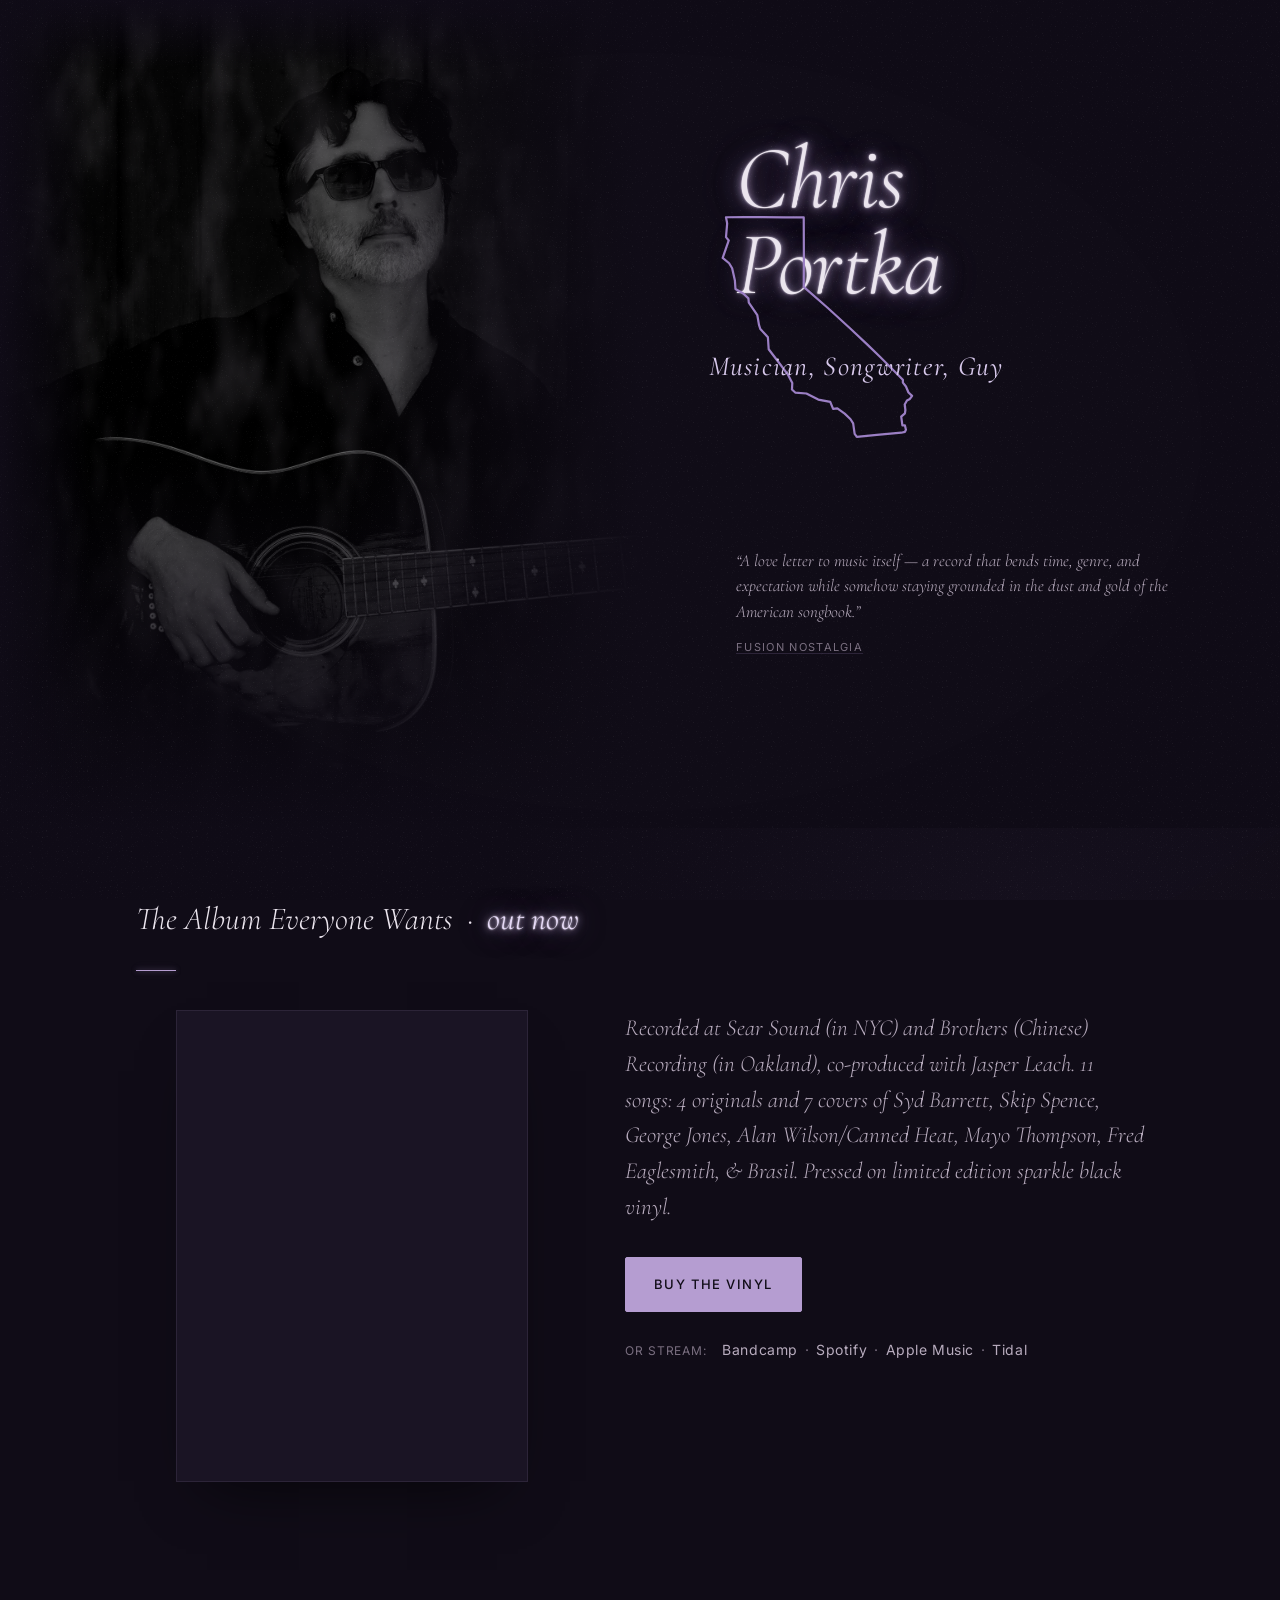
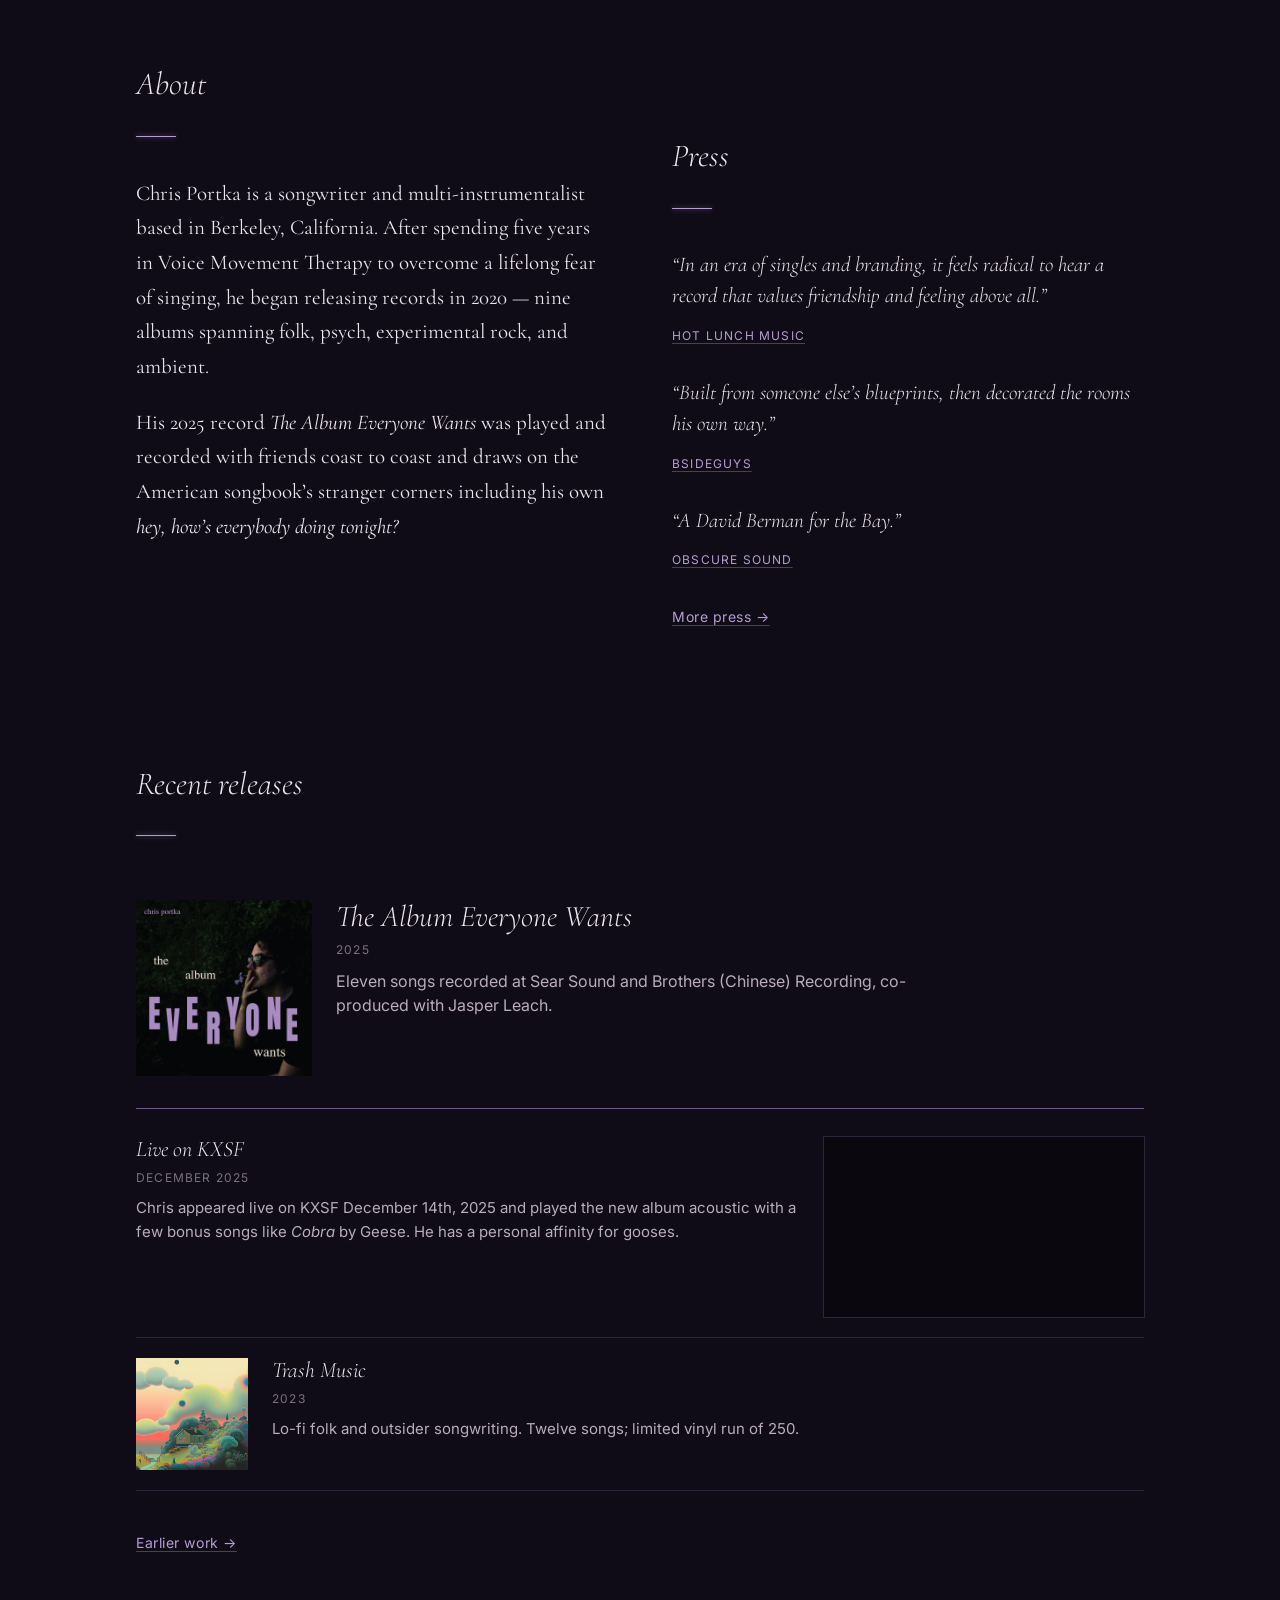
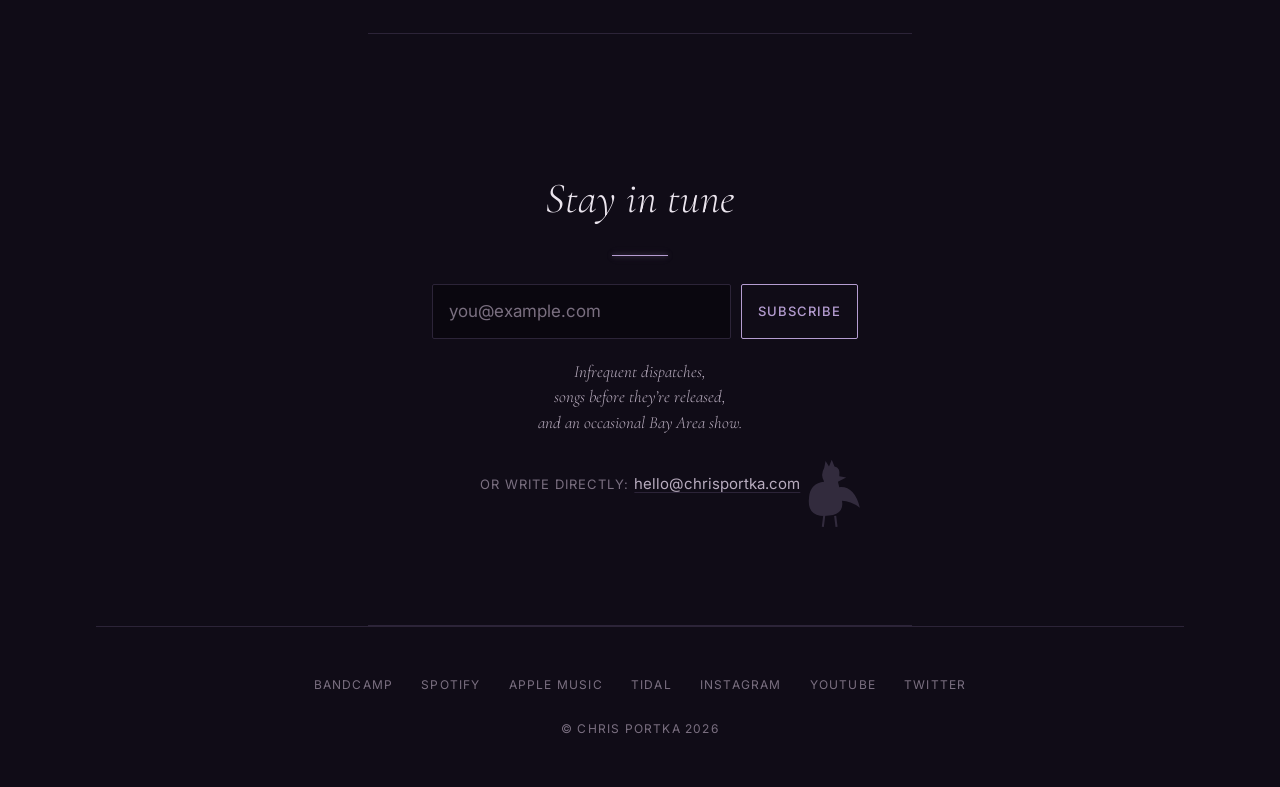
==== index.html @ 6eff4c20 "Brighter neon buzz + hero quote roulette (1.3.0) Neon: "Chris Portka" and "out now" were reading fla" ====
<!doctype html>
<html lang="en">
<head>
  <meta charset="utf-8">
  <meta name="viewport" content="width=device-width, initial-scale=1">
  <title>Chris Portka — Bay Area songwriter</title>
  <meta name="description" content="Songs from Berkeley, California. New album The Album Everyone Wants out now on vinyl and streaming.">
  <meta name="theme-color" content="#100c17">
  <link rel="canonical" href="https://chrisportka.com/">

  <meta property="og:type" content="profile">
  <meta property="og:title" content="Chris Portka — Bay Area songwriter">
  <meta property="og:description" content="Songwriter and multi-instrumentalist based in Berkeley, California. Latest album: The Album Everyone Wants (2025).">
  <meta property="og:url" content="https://chrisportka.com/">
  <meta property="og:image" content="https://chrisportka.com/assets/og-image.jpg">
  <meta property="og:image:width" content="1200">
  <meta property="og:image:height" content="630">
  <meta property="og:image:alt" content="Portrait of Chris Portka">
  <meta property="og:site_name" content="Chris Portka">
  <meta property="profile:first_name" content="Chris">
  <meta property="profile:last_name" content="Portka">

  <meta name="twitter:card" content="summary_large_image">
  <meta name="twitter:title" content="Chris Portka — Bay Area songwriter">
  <meta name="twitter:description" content="Songwriter and multi-instrumentalist based in Berkeley, California. Latest album: The Album Everyone Wants (2025).">
  <meta name="twitter:image" content="https://chrisportka.com/assets/og-image.jpg">
  <meta name="twitter:image:alt" content="Portrait of Chris Portka">
  <meta name="twitter:site" content="@chrisportka">
  <meta name="twitter:creator" content="@chrisportka">

  <link rel="icon" type="image/svg+xml" href="/assets/favicon.svg">
  <link rel="icon" type="image/png" sizes="48x48" href="/favicon-48.png">
  <link rel="icon" type="image/png" sizes="192x192" href="/icon-192.png">
  <link rel="apple-touch-icon" sizes="180x180" href="/apple-touch-icon.png">
  <link rel="manifest" href="/site.webmanifest">

  <link rel="preconnect" href="https://fonts.googleapis.com">
  <link rel="preconnect" href="https://fonts.gstatic.com" crossorigin>
  <link href="https://fonts.googleapis.com/css2?family=Cormorant+Garamond:ital,wght@0,300;0,400;0,500;1,300;1,400;1,500&family=Inter:wght@400;500&display=swap" rel="stylesheet">

  <link rel="stylesheet" href="/assets/style.css">

  <script type="application/ld+json">
  {
    "@context": "https://schema.org",
    "@graph": [
      {
        "@type": ["Person", "MusicGroup"],
        "@id": "https://chrisportka.com/#person",
        "name": "Chris Portka",
        "url": "https://chrisportka.com",
        "image": "https://chrisportka.com/assets/portrait-hero.jpg",
        "description": "Bay Area songwriter and multi-instrumentalist. Folk, psych, experimental rock, and ambient.",
        "jobTitle": "Songwriter",
        "address": {
          "@type": "PostalAddress",
          "addressLocality": "Berkeley",
          "addressRegion": "CA",
          "addressCountry": "US"
        },
        "email": "hello@chrisportka.com",
        "sameAs": [
          "https://cportka.bandcamp.com",
          "https://open.spotify.com/artist/43at57fnGGql0yMxsOt9CS",
          "https://music.apple.com/us/artist/chris-portka/1528866398",
          "https://tidal.com/browse/artist/21030421",
          "https://www.instagram.com/chrisportka",
          "https://www.youtube.com/@chrisportka",
          "https://twitter.com/chrisportka"
        ],
        "genre": ["Folk", "Psychedelic Rock", "Experimental Rock", "Ambient"]
      },
      {
        "@type": "MusicAlbum",
        "@id": "https://chrisportka.com/releases/the-album-everyone-wants#album",
        "name": "The Album Everyone Wants",
        "url": "https://chrisportka.com/releases/the-album-everyone-wants",
        "image": "https://chrisportka.com/assets/albums/small-album-ew-cover.jpg",
        "byArtist": { "@id": "https://chrisportka.com/#person" },
        "datePublished": "2025-09-24",
        "numTracks": 11,
        "recordingLocation": ["Sear Sound, New York, NY", "Brothers (Chinese) Recording, Oakland, CA"],
        "producer": [
          { "@type": "Person", "name": "Chris Portka" },
          { "@type": "Person", "name": "Jasper Leach" }
        ],
        "albumProductionType": "https://schema.org/StudioAlbum",
        "albumReleaseType": "https://schema.org/AlbumRelease",
        "track": [
          {"@type":"MusicRecording","@id":"https://cportka.bandcamp.com/track/she-looks-so-good-tonight#track","name":"She Looks So Good Tonight","url":"https://cportka.bandcamp.com/track/she-looks-so-good-tonight","duration":"PT3M36S","byArtist":{"@id":"https://chrisportka.com/#person"},"inAlbum":{"@id":"https://chrisportka.com/releases/the-album-everyone-wants#album"},"position":1},
          {"@type":"MusicRecording","@id":"https://cportka.bandcamp.com/track/fun-in-the-summer#track","name":"Fun in the Summer","url":"https://cportka.bandcamp.com/track/fun-in-the-summer","duration":"PT3M01S","byArtist":{"@id":"https://chrisportka.com/#person"},"inAlbum":{"@id":"https://chrisportka.com/releases/the-album-everyone-wants#album"},"position":2},
          {"@type":"MusicRecording","@id":"https://cportka.bandcamp.com/track/it-is-obvious#track","name":"It Is Obvious","url":"https://cportka.bandcamp.com/track/it-is-obvious","duration":"PT2M42S","byArtist":{"@id":"https://chrisportka.com/#person"},"inAlbum":{"@id":"https://chrisportka.com/releases/the-album-everyone-wants#album"},"position":3,"creditedTo":{"@type":"Person","name":"Syd Barrett"}},
          {"@type":"MusicRecording","@id":"https://cportka.bandcamp.com/track/dear-betty-baby#track","name":"Dear Betty Baby","url":"https://cportka.bandcamp.com/track/dear-betty-baby","duration":"PT4M14S","byArtist":{"@id":"https://chrisportka.com/#person"},"inAlbum":{"@id":"https://chrisportka.com/releases/the-album-everyone-wants#album"},"position":4,"creditedTo":{"@type":"Person","name":"Mayo Thompson"}},
          {"@type":"MusicRecording","@id":"https://cportka.bandcamp.com/track/song-for-carol#track","name":"Song for Carol","url":"https://cportka.bandcamp.com/track/song-for-carol","duration":"PT2M34S","byArtist":{"@id":"https://chrisportka.com/#person"},"inAlbum":{"@id":"https://chrisportka.com/releases/the-album-everyone-wants#album"},"position":5},
          {"@type":"MusicRecording","@id":"https://cportka.bandcamp.com/track/poor-moon#track","name":"Poor Moon","url":"https://cportka.bandcamp.com/track/poor-moon","duration":"PT3M36S","byArtist":{"@id":"https://chrisportka.com/#person"},"inAlbum":{"@id":"https://chrisportka.com/releases/the-album-everyone-wants#album"},"position":6,"creditedTo":[{"@type":"Person","name":"Alan Wilson"},{"@type":"MusicGroup","name":"Canned Heat"}]},
          {"@type":"MusicRecording","@id":"https://cportka.bandcamp.com/track/trucker-speed#track","name":"Trucker Speed","url":"https://cportka.bandcamp.com/track/trucker-speed","duration":"PT3M46S","byArtist":{"@id":"https://chrisportka.com/#person"},"inAlbum":{"@id":"https://chrisportka.com/releases/the-album-everyone-wants#album"},"position":7,"creditedTo":{"@type":"Person","name":"Fred Eaglesmith"}},
          {"@type":"MusicRecording","@id":"https://cportka.bandcamp.com/track/broken-heart#track","name":"Broken Heart","url":"https://cportka.bandcamp.com/track/broken-heart","duration":"PT3M18S","byArtist":{"@id":"https://chrisportka.com/#person"},"inAlbum":{"@id":"https://chrisportka.com/releases/the-album-everyone-wants#album"},"position":8,"creditedTo":{"@type":"Person","name":"Skip Spence"}},
          {"@type":"MusicRecording","@id":"https://cportka.bandcamp.com/track/tennessee-whiskey#track","name":"Tennessee Whiskey","url":"https://cportka.bandcamp.com/track/tennessee-whiskey","duration":"PT3M54S","byArtist":{"@id":"https://chrisportka.com/#person"},"inAlbum":{"@id":"https://chrisportka.com/releases/the-album-everyone-wants#album"},"position":9,"creditedTo":{"@type":"Person","name":"George Jones"}},
          {"@type":"MusicRecording","@id":"https://cportka.bandcamp.com/track/the-observer#track","name":"The Observer","url":"https://cportka.bandcamp.com/track/the-observer","duration":"PT4M37S","byArtist":{"@id":"https://chrisportka.com/#person"},"inAlbum":{"@id":"https://chrisportka.com/releases/the-album-everyone-wants#album"},"position":10},
          {"@type":"MusicRecording","@id":"https://cportka.bandcamp.com/track/molly#track","name":"Molly","url":"https://cportka.bandcamp.com/track/molly","duration":"PT3M33S","byArtist":{"@id":"https://chrisportka.com/#person"},"inAlbum":{"@id":"https://chrisportka.com/releases/the-album-everyone-wants#album"},"position":11,"creditedTo":{"@type":"MusicGroup","name":"Brasil"}}
        ],
        "review": [
          {"@type":"Review","reviewBody":"Conjuring a sound fondly reminiscent of David Berman.","author":{"@type":"Organization","name":"Obscure Sound"},"url":"https://www.obscuresound.com/2025/09/chris-portka-the-album-everyone-wants/","datePublished":"2025-09"},
          {"@type":"Review","reviewBody":"Vocals that instantly bring to mind Robert Pollard.","author":{"@type":"Organization","name":"Loudness Blog"},"url":"https://www.loudnessblog.com/taew","datePublished":"2025"},
          {"@type":"Review","reviewBody":"In an era of singles and branding, it feels radical to hear a record that values friendship and feeling above all.","author":{"@type":"Organization","name":"Hot Lunch Music"},"url":"https://hotlunchmusic.com/2025/10/06/chris-portka-the-album-everyone-wants-is-raw-organic-authentic-music-with-a-great-mix/","datePublished":"2025-10-06"},
          {"@type":"Review","reviewBody":"Built from someone else's blueprints, then decorated the rooms his own way.","author":{"@type":"Organization","name":"bsideguys"},"url":"https://bsideguys.com/2025/10/03/album-review-chris-portka-the-album-everyone-wants/","datePublished":"2025-10-03"},
          {"@type":"Review","reviewBody":"A love letter to music itself — a record that bends time, genre, and expectation while somehow staying grounded in the dust and gold of the American songbook.","author":{"@type":"Organization","name":"Fusion Nostalgia"},"url":"https://fusionostalgia.com/chris-portka-crafts-a-timeless-twisted-classic-in-the-album-everyone-wants/","datePublished":"2025"},
          {"@type":"Review","reviewBody":"An album-manifesto, an album-question, an album-discovery.","author":{"@type":"Organization","name":"Indie Boulevard"},"url":"https://indieboulevard.com/2025/09/30/vinyl-mutation-and-memory-inside-chris-portkas-expansive-new-record/","datePublished":"2025-09-30"},
          {"@type":"Review","reviewBody":"A wildly original artist who blends ethereal glitch rock, alternative folk and avant-garde experimentation to create a sound unlike any other.","author":{"@type":"Organization","name":"Plastic Magazine"},"url":"https://plasticmag.co.uk/2025/09/chris-portka-releases-brand-new-vinyl-record/","datePublished":"2025-09"}
        ]
      },
      {
        "@type": "MusicAlbum",
        "@id": "https://chrisportka.com/releases/trash-music#album",
        "name": "Trash Music",
        "url": "https://chrisportka.com/releases/trash-music",
        "image": "https://chrisportka.com/assets/albums/small-trash-music-cover.jpg",
        "byArtist": { "@id": "https://chrisportka.com/#person" },
        "datePublished": "2023-07-27",
        "numTracks": 12,
        "genre": ["Lo-fi", "Folk", "Outsider"],
        "albumProductionType": "https://schema.org/StudioAlbum",
        "track": [
          {"@type":"MusicRecording","@id":"https://cportka.bandcamp.com/track/to-burn-him-up-is-it-too-much-to-bear#track","name":"to burn him up, is it too much to bear?","url":"https://cportka.bandcamp.com/track/to-burn-him-up-is-it-too-much-to-bear","duration":"PT1M55S","byArtist":{"@id":"https://chrisportka.com/#person"},"inAlbum":{"@id":"https://chrisportka.com/releases/trash-music#album"},"position":1},
          {"@type":"MusicRecording","@id":"https://cportka.bandcamp.com/track/wildlife#track","name":"wildlife","url":"https://cportka.bandcamp.com/track/wildlife","duration":"PT1M14S","byArtist":{"@id":"https://chrisportka.com/#person"},"inAlbum":{"@id":"https://chrisportka.com/releases/trash-music#album"},"position":2},
          {"@type":"MusicRecording","@id":"https://cportka.bandcamp.com/track/the-sky-is-blue-in-hell#track","name":"the sky is blue in hell","url":"https://cportka.bandcamp.com/track/the-sky-is-blue-in-hell","duration":"PT3M11S","byArtist":{"@id":"https://chrisportka.com/#person"},"inAlbum":{"@id":"https://chrisportka.com/releases/trash-music#album"},"position":3},
          {"@type":"MusicRecording","@id":"https://cportka.bandcamp.com/track/bojeum#track","name":"bojeum","url":"https://cportka.bandcamp.com/track/bojeum","duration":"PT2M46S","byArtist":{"@id":"https://chrisportka.com/#person"},"inAlbum":{"@id":"https://chrisportka.com/releases/trash-music#album"},"position":4},
          {"@type":"MusicRecording","@id":"https://cportka.bandcamp.com/track/life-is-the-anything-else#track","name":"life is the anything else","url":"https://cportka.bandcamp.com/track/life-is-the-anything-else","duration":"PT1M19S","byArtist":{"@id":"https://chrisportka.com/#person"},"inAlbum":{"@id":"https://chrisportka.com/releases/trash-music#album"},"position":5},
          {"@type":"MusicRecording","@id":"https://cportka.bandcamp.com/track/dream-factory#track","name":"dream factory","url":"https://cportka.bandcamp.com/track/dream-factory","duration":"PT6M02S","byArtist":{"@id":"https://chrisportka.com/#person"},"inAlbum":{"@id":"https://chrisportka.com/releases/trash-music#album"},"position":6},
          {"@type":"MusicRecording","@id":"https://cportka.bandcamp.com/track/women-are-hot#track","name":"women are hot","url":"https://cportka.bandcamp.com/track/women-are-hot","duration":"PT1M57S","byArtist":{"@id":"https://chrisportka.com/#person"},"inAlbum":{"@id":"https://chrisportka.com/releases/trash-music#album"},"position":7},
          {"@type":"MusicRecording","@id":"https://cportka.bandcamp.com/track/were-in-this-together#track","name":"we're in this together","url":"https://cportka.bandcamp.com/track/were-in-this-together","duration":"PT4M15S","byArtist":{"@id":"https://chrisportka.com/#person"},"inAlbum":{"@id":"https://chrisportka.com/releases/trash-music#album"},"position":8},
          {"@type":"MusicRecording","@id":"https://cportka.bandcamp.com/track/your-music-is-trash#track","name":"your music is trash","url":"https://cportka.bandcamp.com/track/your-music-is-trash","duration":"PT1M50S","byArtist":{"@id":"https://chrisportka.com/#person"},"inAlbum":{"@id":"https://chrisportka.com/releases/trash-music#album"},"position":9},
          {"@type":"MusicRecording","@id":"https://cportka.bandcamp.com/track/disco-trash-metal-reversal#track","name":"disco trash metal reversal","url":"https://cportka.bandcamp.com/track/disco-trash-metal-reversal","duration":"PT0M42S","byArtist":{"@id":"https://chrisportka.com/#person"},"inAlbum":{"@id":"https://chrisportka.com/releases/trash-music#album"},"position":10},
          {"@type":"MusicRecording","@id":"https://cportka.bandcamp.com/track/hold-my-hand#track","name":"hold my hand","url":"https://cportka.bandcamp.com/track/hold-my-hand","duration":"PT1M36S","byArtist":{"@id":"https://chrisportka.com/#person"},"inAlbum":{"@id":"https://chrisportka.com/releases/trash-music#album"},"position":11},
          {"@type":"MusicRecording","@id":"https://cportka.bandcamp.com/track/lets-go-play-today#track","name":"let's go play today","url":"https://cportka.bandcamp.com/track/lets-go-play-today","duration":"PT3M52S","byArtist":{"@id":"https://chrisportka.com/#person"},"inAlbum":{"@id":"https://chrisportka.com/releases/trash-music#album"},"position":12}
        ],
        "review": [
          {"@type":"Review","reviewBody":"A genuinely unique record — meditative, scary, funny, innovative and never self-serious.","author":{"@type":"Organization","name":"Loudness Blog"},"url":"https://www.loudnessblog.com/trashhhhhh-music","datePublished":"2023"}
        ]
      },
      {
        "@type": "WebSite",
        "@id": "https://chrisportka.com/#website",
        "url": "https://chrisportka.com",
        "name": "Chris Portka",
        "publisher": { "@id": "https://chrisportka.com/#person" }
      }
    ]
  }
  </script>
</head>
<body>

<!-- Lore silhouettes, defined once and referenced as faint side-hints in
     the section gutters below (see .lore-hint). -->
<svg class="lore-symbols" width="0" height="0" aria-hidden="true" focusable="false">
  <defs>
    <mask id="loreMoonMask"><rect x="0" y="0" width="100" height="100" fill="#fff"/><circle cx="64" cy="46" r="37" fill="#000"/></mask>
  </defs>
  <symbol id="lore-owl" viewBox="16 0 68 100">
    <path fill="currentColor" fill-rule="evenodd" d="M34 18 L38 4 L45 18 Q50 15 55 18 L62 4 L66 18 Q82 26 79 48 Q77 74 62 88 Q50 96 38 88 Q23 74 21 48 Q18 26 34 18 Z M32.5 42 a7.5 7.5 0 1 0 15 0 a7.5 7.5 0 1 0 -15 0 Z M52.5 42 a7.5 7.5 0 1 0 15 0 a7.5 7.5 0 1 0 -15 0 Z"/>
  </symbol>
  <symbol id="lore-moon" viewBox="10 8 82 84"><circle cx="50" cy="50" r="40" fill="currentColor" mask="url(#loreMoonMask)"/></symbol>
  <symbol id="lore-dog" viewBox="36 0 62 104">
    <path fill="currentColor" d="M40 100 L40 60 Q38 46 46 40 Q42 28 50 20 Q54 10 60 14 L58 2 L68 12 Q76 10 76 22 Q76 30 70 34 L82 34 Q76 44 66 46 Q74 60 72 78 Q88 66 96 74 Q92 92 74 92 L74 100 L64 100 L64 74 Q52 70 52 100 Z"/>
  </symbol>
  <symbol id="lore-chicken" viewBox="12 12 84 104">
    <path fill="currentColor" d="M40 26 L42 16 L47 24 L51 14 L55 24 Q64 26 62 38 L72 40 L60 46 L62 54 Q84 52 92 84 Q78 74 66 74 Q70 96 40 96 Q14 96 18 68 Q20 48 40 46 Q34 36 40 26 Z"/>
    <path stroke="currentColor" stroke-width="3" fill="none" d="M40 96 L38 112 M56 96 L58 112"/>
  </symbol>
  <symbol id="lore-branch" viewBox="0 0 180 78">
    <path stroke="currentColor" stroke-width="4.5" fill="none" stroke-linecap="round" d="M0 20 Q40 30 70 18 Q100 8 130 22 Q150 30 175 20"/>
    <path stroke="currentColor" stroke-width="2.6" fill="none" stroke-linecap="round" d="M70 18 Q78 40 96 50 M96 50 q-14 2 -20 -6 M96 50 q6 -14 20 -14"/>
    <circle cx="70" cy="18" r="3.2" fill="currentColor"/>
    <g fill="currentColor"><path d="M40 30 q-10 -12 -20 -4 q10 8 20 4 z"/><path d="M130 22 q6 -14 20 -12 q-6 14 -20 12 z"/><path d="M96 50 q-2 14 8 20 q6 -12 -8 -20 z"/></g>
  </symbol>
  <symbol id="lore-leaf" viewBox="0 0 36 26"><path fill="currentColor" d="M0 20 q14 -20 34 -14 q-10 22 -34 14 z"/></symbol>
</svg>

<main>

  <!-- ================= HERO ================= -->
  <section class="hero" aria-labelledby="name">
    <figure class="portrait">
      <img src="/assets/portrait-hero.jpg"
           alt="Chris Portka"
           width="2000" height="2000"
           fetchpriority="high">
      <div class="portrait-smoke" aria-hidden="true"></div>
    </figure>
    <header class="hero-text">
      <h1 id="name">Chris<br>Portka</h1>
      <div class="hero-cali" aria-hidden="false">
        <svg viewBox="0 0 360 280" xmlns="http://www.w3.org/2000/svg" role="img" aria-label="Musician, Songwriter, Guy">
          <defs>
            <clipPath id="caliClip">
              <polygon points="4.2,0.3 27.1,0.2 47.1,0.0 78.5,0.5 102.7,0.5 102.9,51.4 102.7,88.6 132.9,115.0 161.3,140.9 183.7,162.0 199.9,177.6 228.3,206.1 228.3,209.8 232.2,214.7 235.4,222.4 240.0,226.6 237.2,230.5 233.5,232.4 230.6,237.5 231.5,244.5 230.9,248.8 226.2,253.0 227.7,264.0 230.9,264.1 232.2,269.6 230.9,272.2 226.3,273.3 195.3,276.0 170.0,278.6 167.2,274.8 165.3,261.4 162.0,256.2 154.6,249.1 145.3,242.5 139.9,243.2 136.3,234.3 121.1,231.3 106.1,223.6 91.9,222.4 87.8,218.5 88.2,210.3 82.2,199.0 72.8,186.6 58.3,167.5 57.3,152.4 54.2,148.8 47.7,141.9 46.0,136.7 43.9,124.4 39.6,118.0 33.1,108.6 32.6,103.1 26.0,97.0 16.2,91.2 15.5,80.5 13.5,71.6 12.0,64.9 8.2,58.6 0.0,51.8 7.7,29.7 4.2,25.5 5.7,8.1"/>
            </clipPath>
            <linearGradient id="curtainFolds" x1="0" y1="0" x2="1" y2="0">
              <stop offset="0" stop-color="#0c0814"/><stop offset="0.09" stop-color="#4a3d6b"/>
              <stop offset="0.18" stop-color="#0a0712"/><stop offset="0.27" stop-color="#574876"/>
              <stop offset="0.36" stop-color="#0a0712"/><stop offset="0.45" stop-color="#6f5a8a"/>
              <stop offset="0.55" stop-color="#080610"/><stop offset="0.64" stop-color="#4a3d6b"/>
              <stop offset="0.73" stop-color="#0a0712"/><stop offset="0.82" stop-color="#574876"/>
              <stop offset="0.91" stop-color="#0a0712"/><stop offset="1" stop-color="#413368"/>
            </linearGradient>
          </defs>
          <g transform="translate(10, 0) scale(0.74)">
            <!-- Red Room wink: a B&W broadcast test pattern behind a wind-blown
                 crimson curtain, briefly revealed inside the state on hover -->
            <g class="redroom" clip-path="url(#caliClip)" aria-hidden="true">
              <g class="redroom-bars">
                <rect x="0"     y="0" width="34.3" height="280" fill="#f4f4f4"/>
                <rect x="34.3"  y="0" width="34.3" height="280" fill="#c9c9c9"/>
                <rect x="68.6"  y="0" width="34.3" height="280" fill="#9e9e9e"/>
                <rect x="102.9" y="0" width="34.3" height="280" fill="#737373"/>
                <rect x="137.1" y="0" width="34.3" height="280" fill="#4c4c4c"/>
                <rect x="171.4" y="0" width="34.3" height="280" fill="#282828"/>
                <rect x="205.7" y="0" width="40"   height="280" fill="#080808"/>
                <!-- horizontal broadcast strips (a bit more test-card detail) -->
                <rect x="-20" y="150" width="290" height="26" fill="#0a0a0a"/>
                <rect x="-20" y="176" width="290" height="14" fill="#b3b3b3"/>
                <rect x="-20" y="236" width="290" height="10" fill="#e8e8e8"/>
              </g>
              <rect class="redroom-curtain" x="-20" y="0" width="290" height="280" fill="url(#curtainFolds)" opacity="0.4"/>
            </g>
            <polygon
              class="cali-outline"
              points="4.2,0.3 27.1,0.2 47.1,0.0 78.5,0.5 102.7,0.5 102.9,51.4 102.7,88.6 132.9,115.0 161.3,140.9 183.7,162.0 199.9,177.6 228.3,206.1 228.3,209.8 232.2,214.7 235.4,222.4 240.0,226.6 237.2,230.5 233.5,232.4 230.6,237.5 231.5,244.5 230.9,248.8 226.2,253.0 227.7,264.0 230.9,264.1 232.2,269.6 230.9,272.2 226.3,273.3 195.3,276.0 170.0,278.6 167.2,274.8 165.3,261.4 162.0,256.2 154.6,249.1 145.3,242.5 139.9,243.2 136.3,234.3 121.1,231.3 106.1,223.6 91.9,222.4 87.8,218.5 88.2,210.3 82.2,199.0 72.8,186.6 58.3,167.5 57.3,152.4 54.2,148.8 47.7,141.9 46.0,136.7 43.9,124.4 39.6,118.0 33.1,108.6 32.6,103.1 26.0,97.0 16.2,91.2 15.5,80.5 13.5,71.6 12.0,64.9 8.2,58.6 0.0,51.8 7.7,29.7 4.2,25.5 5.7,8.1"
              fill="none"
              stroke="#9b7fc4"
              stroke-width="2.8"
              stroke-linejoin="round"
              stroke-linecap="round"
            />
            <!-- sparks that spray off the SE corner (open space) when the tube shorts -->
            <g class="cali-sparks" aria-hidden="true">
              <circle class="cali-spark cali-spark--1" cx="236" cy="224" r="5"/>
              <circle class="cali-spark cali-spark--2" cx="236" cy="224" r="3.6"/>
              <circle class="cali-spark cali-spark--3" cx="236" cy="224" r="2.8"/>
            </g>
          </g>
          <text x="135" y="148" text-anchor="middle"
            style="font-family: 'Cormorant Garamond', 'EB Garamond', Georgia, serif;
                   font-size: 26px;
                   font-weight: 400;
                   font-style: italic;
                   fill: #d8c9ec;
                   letter-spacing: 1.2px;">
            Musician, Songwriter, Guy
          </text>
        </svg>
      </div>
      <blockquote class="hero-quote">
        <p>&ldquo;A David Berman for the Bay.&rdquo;</p>
        <cite><a href="#press">Obscure Sound</a></cite>
      </blockquote>
    </header>
  </section>

  <!-- ================= CURRENT RELEASE ================= -->
  <section id="release" class="release" aria-labelledby="release-heading">
    <h2 id="release-heading" class="section-heading">The Album Everyone Wants &nbsp;&middot;&nbsp; <span class="neon-outnow">out now<span class="sign-spark sign-spark--1" aria-hidden="true"></span><span class="sign-spark sign-spark--2" aria-hidden="true"></span><span class="sign-spark sign-spark--3" aria-hidden="true"></span><span class="sign-spark sign-spark--4" aria-hidden="true"></span><span class="sign-spark sign-spark--5" aria-hidden="true"></span></span></h2>

    <div class="release-grid">
      <figure class="album-cover">
        <iframe
          title="The Album Everyone Wants on Bandcamp"
          src="https://bandcamp.com/EmbeddedPlayer/album=3141064362/size=large/bgcol=100c17/linkcol=b59dd1/tracklist=false/transparent=true/"
          seamless
          loading="lazy">
          <a href="https://cportka.bandcamp.com/album/the-album-everyone-wants">The Album Everyone Wants by chris portka</a>
        </iframe>
      </figure>

      <div class="release-text">
        <p class="lede">Recorded at Sear Sound (in NYC) and Brothers (Chinese) Recording (in Oakland), co-produced with Jasper Leach. 11 songs: 4 originals and 7 covers of Syd Barrett, Skip Spence, George Jones, Alan Wilson/Canned Heat, Mayo Thompson, Fred Eaglesmith, &amp; Brasil. Pressed on limited edition sparkle black vinyl.</p>

        <p class="vinyl-cta">
          <a href="https://www.seekcollective.com/products/vinyl-the-album-everyone-wants" class="button-primary">Buy the vinyl</a>
        </p>

        <p class="stream-row" aria-label="Or stream the album">
          <span class="stream-label">Or stream:</span>
          <a href="https://cportka.bandcamp.com/album/the-album-everyone-wants">Bandcamp</a>
          <span aria-hidden="true">&middot;</span>
          <a href="https://open.spotify.com/artist/43at57fnGGql0yMxsOt9CS">Spotify</a>
          <span aria-hidden="true">&middot;</span>
          <a href="https://music.apple.com/us/artist/chris-portka/1528866398">Apple Music</a>
          <span aria-hidden="true">&middot;</span>
          <a href="https://tidal.com/browse/artist/21030421">Tidal</a>
        </p>
      </div>
    </div>
  </section>

  <!-- ================= ABOUT + PRESS (two columns on desktop) ================= -->
  <div class="about-press">
  <!-- ================= BIO ================= -->
  <section id="bio" class="bio" aria-labelledby="bio-heading">
    <h2 id="bio-heading" class="section-heading">About</h2>
    <p>Chris Portka is a songwriter and multi-instrumentalist based in Berkeley, California. After spending five years in Voice Movement Therapy to overcome a lifelong fear of singing, he began releasing records in 2020 &mdash; nine albums spanning folk, psych, experimental rock, and ambient.</p>
    <p>His 2025 record <em>The Album Everyone Wants</em> was played and recorded with friends coast to coast and draws on the American songbook&rsquo;s stranger corners including his own <em>hey, how&rsquo;s everybody doing tonight?</em></p>
  </section>

  <!-- ================= PRESS (curated quotes, link to /press) ================= -->
  <section id="press" class="home-press" aria-labelledby="press-heading">
    <h2 id="press-heading" class="section-heading">Press</h2>

    <ol class="press-quotes">
      <li>
        <blockquote>
          <p>&ldquo;In an era of singles and branding, it feels radical to hear a record that values friendship and feeling above all.&rdquo;</p>
          <cite><a href="https://hotlunchmusic.com/2025/10/06/chris-portka-the-album-everyone-wants-is-raw-organic-authentic-music-with-a-great-mix/" target="_blank" rel="noopener">Hot Lunch Music</a></cite>
        </blockquote>
      </li>
      <li>
        <blockquote>
          <p>&ldquo;Built from someone else&rsquo;s blueprints, then decorated the rooms his own way.&rdquo;</p>
          <cite><a href="https://bsideguys.com/2025/10/03/album-review-chris-portka-the-album-everyone-wants/" target="_blank" rel="noopener">bsideguys</a></cite>
        </blockquote>
      </li>
      <li>
        <blockquote>
          <p>&ldquo;A love letter to music itself &mdash; a record that bends time, genre, and expectation while somehow staying grounded in the dust and gold of the American songbook.&rdquo;</p>
          <cite><a href="https://fusionostalgia.com/chris-portka-crafts-a-timeless-twisted-classic-in-the-album-everyone-wants/" target="_blank" rel="noopener">Fusion Nostalgia</a></cite>
        </blockquote>
      </li>
    </ol>

    <p class="press-more"><a href="/press" class="arrow-link">More press &rarr;</a></p>
  </section>
  </div><!-- /.about-press -->

  <!-- Quote roulette: each load, one of the four quotes (the hero's
       Obscure Sound line + the three Press quotes) is drawn for the hero;
       the other three hold the Press section. Runs inline right after the
       press markup parses so the shuffle lands before the reader gets
       here. No JS -> the default arrangement above stands. -->
  <script>
  (function () {
    var hero = document.querySelector('.hero-quote');
    var slots = document.querySelectorAll('.press-quotes > li');
    if (!hero || slots.length !== 3) return;
    var pool = [{
      text: hero.querySelector('p').innerHTML,
      source: 'Obscure Sound',
      url: 'https://www.obscuresound.com/2025/09/chris-portka-the-album-everyone-wants/'
    }];
    for (var i = 0; i < slots.length; i++) {
      var a = slots[i].querySelector('cite a');
      pool.push({ text: slots[i].querySelector('blockquote p').innerHTML, source: a.textContent, url: a.href });
    }
    var pick = Math.floor(Math.random() * pool.length);
    if (pick === 0) return;
    hero.querySelector('p').innerHTML = pool[pick].text;
    hero.querySelector('cite a').textContent = pool[pick].source;
    var slot = slots[pick - 1], slotLink = slot.querySelector('cite a');
    slot.querySelector('blockquote p').innerHTML = pool[0].text;
    slotLink.textContent = pool[0].source;
    slotLink.href = pool[0].url;
  })();
  </script>

  <!-- ================= DISCOGRAPHY (recent — full archive on /earlier-work) ================= -->
  <section id="discography" class="discography" aria-labelledby="disco-heading">
    <svg class="lore-hint lore-hint--branch" aria-hidden="true"><use href="#lore-branch"/></svg>
    <svg class="lore-hint lore-hint--owl" aria-hidden="true"><use href="#lore-owl"/></svg>
    <svg class="lore-hint lore-hint--moon" aria-hidden="true"><use href="#lore-moon"/></svg>
    <svg class="lore-hint lore-hint--dog" aria-hidden="true"><use href="#lore-dog"/></svg>
    <h2 id="disco-heading" class="section-heading">Recent releases</h2>

    <ol class="releases">
      <li class="release-item release-item--featured">
        <a href="/releases/the-album-everyone-wants">
          <img src="/assets/albums/small-album-ew-cover.jpg" alt="The Album Everyone Wants album cover" width="800" height="800" loading="lazy">
          <div class="release-meta">
            <h3>The Album Everyone Wants</h3>
            <p class="year">2025</p>
            <p class="note">Eleven songs recorded at Sear Sound and Brothers (Chinese) Recording, co-produced with Jasper Leach.</p>
          </div>
        </a>
      </li>

      <li class="release-item release-item--video">
        <a href="https://youtu.be/mVOGIrDj5ts" target="_blank" rel="noopener">
          <div class="release-meta">
            <h3>Live on KXSF</h3>
            <p class="year">December 2025</p>
            <p class="note">Chris appeared live on KXSF December 14th, 2025 and played the new album acoustic with a few bonus songs like <em>Cobra</em> by Geese. He has a personal affinity for gooses.</p>
          </div>
          <div class="video-thumb">
            <iframe src="https://www.youtube-nocookie.com/embed/mVOGIrDj5ts"
                    title="Chris Portka — Live on KXSF"
                    allow="accelerometer; clipboard-write; encrypted-media; gyroscope; picture-in-picture; web-share"
                    allowfullscreen
                    loading="lazy"></iframe>
          </div>
        </a>
      </li>

      <li class="release-item">
        <a href="/releases/trash-music">
          <img src="/assets/albums/small-trash-music-cover.jpg" alt="Trash Music album cover" width="800" height="800" loading="lazy">
          <div class="release-meta">
            <h3>Trash Music</h3>
            <p class="year">2023</p>
            <p class="note">Lo-fi folk and outsider songwriting. Twelve songs; limited vinyl run of 250.</p>
          </div>
        </a>
      </li>
    </ol>

    <p class="full-disco">
      <a href="/earlier-work" class="arrow-link">Earlier work &rarr;</a>
    </p>
  </section>

  <!-- ================= MAILING LIST (Stay in tune — promoted) ================= -->
  <section id="stay" class="outro outro--prominent" aria-labelledby="stay-heading">
    <svg class="lore-hint lore-hint--chicken" aria-hidden="true"><use href="#lore-chicken"/></svg>
    <svg class="lore-hint lore-hint--leaf" aria-hidden="true"><use href="#lore-leaf"/></svg>
    <h2 id="stay-heading" class="section-heading section-heading--lg">Stay in tune</h2>

    <!--
      Subscriptions post to a Google Form, which drops the email into a
      linked Google Sheet. To re-wire to a different form later, run:

        ./scripts/wire-google-form.sh <viewform URL or entry.NNNNN>
    -->
    <form
      id="subscribe-form"
      action="https://docs.google.com/forms/d/e/1FAIpQLSekASuiQlaQbViFl5JQ0wZsY4YdR8EMfCF3rnSwQurMrU7T4Q/formResponse"
      method="POST"
      target="subscribe_sink"
      class="subscribe subscribe--prominent">
      <label for="email" class="visually-hidden">Email address</label>
      <input type="email" name="entry.2065888469" id="email" placeholder="you@example.com" autocomplete="email" required>
      <button type="submit" class="button-primary">Subscribe</button>
    </form>
    <iframe name="subscribe_sink" id="subscribe_sink" title="Submit sink" aria-hidden="true" tabindex="-1"></iframe>

    <p class="outro-note">Infrequent dispatches,<br>songs before they&rsquo;re released,<br>and an occasional Bay Area show.</p>

    <p class="outro-direct outro-direct--spaced">
      Or write directly: <a href="mailto:hello@chrisportka.com">hello@chrisportka.com</a>
    </p>
  </section>

</main>

<footer class="site-footer">
  <nav class="footer-links" aria-label="Elsewhere">
    <a href="https://cportka.bandcamp.com">Bandcamp</a>
    <a href="https://open.spotify.com/artist/43at57fnGGql0yMxsOt9CS">Spotify</a>
    <a href="https://music.apple.com/us/artist/chris-portka/1528866398">Apple Music</a>
    <a href="https://tidal.com/browse/artist/21030421">Tidal</a>
    <a href="https://www.instagram.com/chrisportka">Instagram</a>
    <a href="https://www.youtube.com/@chrisportka">YouTube</a>
    <a href="https://twitter.com/chrisportka">Twitter</a>
  </nav>
  <p class="copy">&copy; Chris Portka <span id="year">2026</span></p>
</footer>

<script>
  document.getElementById('year').textContent = new Date().getFullYear();

  // Google Form submission flow:
  //   1. user submits → form POSTs to the hidden iframe (no page nav)
  //   2. iframe loads the Google confirmation page → load event fires
  //   3. we swap the form for a thank-you card, in place
  // The first `load` event fires when the iframe is created empty, so
  // we gate the swap on `submitted` to ignore that initial pass.
  (function() {
    var form = document.getElementById('subscribe-form');
    var sink = document.getElementById('subscribe_sink');
    var outro = document.getElementById('stay');
    if (!form || !sink || !outro) return;
    var submitted = false;
    form.addEventListener('submit', function() { submitted = true; });
    sink.addEventListener('load', function() {
      if (!submitted) return;
      outro.innerHTML =
        '<h2 class="section-heading section-heading--lg">Thank you.</h2>' +
        '<p class="outro-note">You&rsquo;re on the list. Next dispatch will be infrequent as promised &amp; per our agreement.</p>' +
        '<p class="outro-direct">If you must: <a href="mailto:hello@chrisportka.com">hello@chrisportka.com</a></p>';
    });
  })();
</script>

</body>
</html>
---- assets/style.css ----
/* =========================================================================
   chrisportka.com — dark, smokey, lavender.
   Cormorant Garamond italic for headlines. Inter for body. One accent.
   ========================================================================= */

:root {
  --bg: #100c17;
  --bg-raised: #1a1424;
  --bg-deep: #0a070f;
  --ink: #ebe5ee;
  --ink-soft: #b8acbe;
  --ink-muted: #7a6f80;
  --accent: #b59dd1;
  --accent-bright: #d4bdf0;
  --accent-deep: #6f5a8a;
  --rule: #2c2438;

  --serif: "Cormorant Garamond", "EB Garamond", Georgia, "Times New Roman", serif;
  --sans: "Inter", -apple-system, BlinkMacSystemFont, "Segoe UI", Helvetica, Arial, sans-serif;

  --measure: 36rem;
  --wide: 68rem;
  --gutter: clamp(1.25rem, 4vw, 2.5rem);
}

/* ---------- Reset ---------- */
*, *::before, *::after { box-sizing: border-box; }
html {
  -webkit-text-size-adjust: 100%;
  font-optical-sizing: auto;
  background: var(--bg);
}
body {
  margin: 0;
  color: var(--ink);
  font-family: var(--sans);
  font-size: clamp(1rem, 0.95rem + 0.3vw, 1.0625rem);
  line-height: 1.7;
  font-weight: 400;
  -webkit-font-smoothing: antialiased;
  -moz-osx-font-smoothing: grayscale;
  background:
    radial-gradient(ellipse 90% 50% at 50% 0%, rgba(181, 157, 209, 0.08) 0%, transparent 60%),
    radial-gradient(ellipse 60% 40% at 80% 100%, rgba(111, 90, 138, 0.06) 0%, transparent 70%),
    var(--bg);
  background-attachment: fixed;
  min-height: 100vh;
  overflow-x: hidden;   /* keep wind-drifting lore wisps from causing sideways scroll */
}
/* Film grain — a whisper of 35mm noir texture over everything. Sparse
   light specks (baked into the noise's alpha) drift on a slow shuffle,
   so it reads as living grain without washing out the dark palette. No
   blend mode (keeps it iOS-safe); kept very faint on purpose. */
body::after {
  content: "";
  position: fixed;
  inset: 0;
  z-index: 60;
  pointer-events: none;
  opacity: 0.5;
  background-image: url("data:image/svg+xml,<svg xmlns='http://www.w3.org/2000/svg' width='150' height='150'><filter id='g'><feTurbulence type='fractalNoise' baseFrequency='0.8' numOctaves='2' stitchTiles='stitch' result='n'/><feColorMatrix in='n' type='matrix' values='0 0 0 0 1 0 0 0 0 1 0 0 0 0 1 0 0 0 0.55 -0.36'/></filter><rect width='150' height='150' filter='url(%23g)'/></svg>");
  background-size: 150px 150px;
  animation: film-grain 1.1s steps(3) infinite;
}
@keyframes film-grain {
  0%   { background-position: 0 0; }
  33%  { background-position: -38px 26px; }
  66%  { background-position: 22px -32px; }
  100% { background-position: 0 0; }
}
/* The Roadhouse hum — the room breathing. A soft dark vignette that
   swells and eases at the page edges on a slow cycle, punctuated by a
   couple of quick electrical buzz-flickers (a struggling ballast). The
   center stays clear so content is untouched; motion-gated below. */
body::before {
  content: "";
  position: fixed;
  inset: 0;
  z-index: 55;
  pointer-events: none;
  background: radial-gradient(ellipse 125% 120% at 50% 48%, transparent 34%, #05030a 100%);
  opacity: 0.12;
  animation: roadhouse-hum 9s ease-in-out infinite;
}
@keyframes roadhouse-hum {
  0%   { opacity: 0.12; }
  22%  { opacity: 0.44; }
  25%  { opacity: 0.20; }   /* buzz flicker */
  28%  { opacity: 0.46; }
  46%  { opacity: 0.10; }
  60%  { opacity: 0.5; }    /* deepest breath */
  62%  { opacity: 0.24; }   /* second flicker */
  64%  { opacity: 0.47; }
  82%  { opacity: 0.09; }
  100% { opacity: 0.12; }
}
img { max-width: 100%; height: auto; display: block; }
a {
  color: var(--accent);
  text-decoration: underline;
  text-underline-offset: 0.22em;
  text-decoration-thickness: 1px;
  text-decoration-color: rgba(181, 157, 209, 0.35);
  transition: color 200ms ease, text-decoration-color 200ms ease;
}
a:hover {
  color: var(--accent-bright);
  text-decoration-color: var(--accent-bright);
}
h1, h2, h3 {
  font-family: var(--serif);
  color: var(--ink);
  font-weight: 300;
  letter-spacing: 0;
}
p { margin: 0 0 1em; }

.visually-hidden {
  position: absolute; width: 1px; height: 1px; padding: 0; overflow: hidden;
  clip: rect(0 0 0 0); white-space: nowrap; border: 0;
}

/* ---------- Layout rhythm ---------- */
main { display: block; }
section {
  padding: clamp(2rem, 5vw, 4rem) var(--gutter);
  max-width: var(--wide);
  margin: 0 auto;
}
.section-heading {
  font-family: var(--serif);
  font-size: clamp(1.5rem, 1.1rem + 1.4vw, 2rem);
  margin: 0 0 2.5rem;
  font-style: italic;
  font-weight: 300;
  color: var(--ink);
  letter-spacing: 0;
}
.section-heading::after {
  content: "";
  display: block;
  width: 2.5rem;
  height: 1px;
  background: var(--accent);
  box-shadow: 0 0 5px rgba(181, 157, 209, 0.5), 0 0 10px rgba(181, 157, 209, 0.28);
  margin-top: 1.5rem;
  /* the accent rule reads as a small lit neon bar, with a slow, rare
     flicker so the neon motif carries quietly down the page */
  animation: rule-neon 9s ease-in-out infinite;
}
@keyframes rule-neon {
  0%, 62%, 68%, 100% {
    background: var(--accent);
    box-shadow: 0 0 5px rgba(181, 157, 209, 0.5), 0 0 10px rgba(181, 157, 209, 0.28);
  }
  64% { background: var(--accent-deep); box-shadow: 0 0 2px rgba(181, 157, 209, 0.2); }
  66% { background: var(--accent-bright); box-shadow: 0 0 6px rgba(212, 189, 240, 0.6), 0 0 13px rgba(181, 157, 209, 0.35); }
}

/* ---------- Hero ---------- */
.hero {
  max-width: none;
  padding: 0;
  margin: 0;
  display: grid;
  grid-template-columns: 1fr;
  /* Solid, uniform background across the whole hero so the two desktop
     columns match. Without this the text column shows the body's lavender
     radial glow (slightly lighter than the portrait's fade-to-bg edge),
     which reads as a vertical seam where the columns meet. The portrait
     fades to this same var(--bg), so the photo now dissolves seamlessly
     into the column beside it. */
  background: var(--bg);
}
.portrait {
  margin: 0;
  position: relative;
  background: var(--bg-deep);
  aspect-ratio: 1 / 1;
  overflow: hidden;
}
.portrait img {
  width: 100%;
  height: 100%;
  object-fit: cover;
  object-position: center center;
}
/* Vignette every edge of the portrait into the page background so the
   photo dissolves to black on all four sides instead of ending on hard
   rectangular edges. Two stacked gradients: one fades left+right, the
   other top+bottom; painted on top of the img and the smoke (::after is
   the last child) so both fade together. Bottom fades hardest since the
   name section sits directly below. */
.portrait::after {
  content: "";
  position: absolute;
  inset: 0;
  pointer-events: none;
  background:
    linear-gradient(to right,  var(--bg) 0%, transparent 14%, transparent 86%, var(--bg) 100%),
    linear-gradient(to bottom, var(--bg) 0%, transparent 8%,  transparent 68%, var(--bg) 100%);
}
/* Smoke wafting over the portrait. Real wisps come from SVG fractal
   noise (feTurbulence), not gradients — gradients only ever read as a
   glow. Two tiled noise layers drift upward at different speeds
   (parallax) via background-position, which loops seamlessly because the
   tiles are stitched. A radial mask fades the whole layer out before any
   edge, so the smoke dissipates instead of ending on a hard rectangle.
   The wisps are light lavender on a dark photo, so plain alpha reads the
   same as a lighten blend would — and we deliberately avoid
   `mix-blend-mode` here because iOS Safari mis-composites blend + mask
   together into a colored (red) band at the mask edge. Kept faint on
   purpose. */
.portrait-smoke {
  position: absolute;
  inset: 0;
  pointer-events: none;
  overflow: hidden;
  isolation: isolate;
  -webkit-mask-image: radial-gradient(135% 115% at 50% 30%, #000 30%, rgba(0,0,0,0.35) 60%, transparent 88%);
          mask-image: radial-gradient(135% 115% at 50% 30%, #000 30%, rgba(0,0,0,0.35) 60%, transparent 88%);
}
.portrait-smoke::before,
.portrait-smoke::after {
  content: "";
  position: absolute;
  inset: -20%;
  background-repeat: repeat;
  will-change: background-position;
}
.portrait-smoke::before {
  background-image: url("data:image/svg+xml,<svg xmlns='http://www.w3.org/2000/svg' width='600' height='600'><filter id='s' filterUnits='userSpaceOnUse' x='0' y='0' width='600' height='600'><feTurbulence type='fractalNoise' baseFrequency='0.022 0.008' numOctaves='4' seed='4' stitchTiles='stitch' result='n'/><feColorMatrix in='n' type='matrix' values='0 0 0 0 0.84 0 0 0 0 0.75 0 0 0 0 0.92 0 0 0 1.3 -0.62'/></filter><rect width='600' height='600' filter='url(%23s)'/></svg>");
  background-size: 600px 600px;
  opacity: 0.20;
  filter: blur(2.5px);
  animation: smoke-a 34s linear infinite;
}
.portrait-smoke::after {
  background-image: url("data:image/svg+xml,<svg xmlns='http://www.w3.org/2000/svg' width='520' height='520'><filter id='s' filterUnits='userSpaceOnUse' x='0' y='0' width='520' height='520'><feTurbulence type='fractalNoise' baseFrequency='0.032 0.013' numOctaves='3' seed='29' stitchTiles='stitch' result='n'/><feColorMatrix in='n' type='matrix' values='0 0 0 0 0.88 0 0 0 0 0.80 0 0 0 0 0.94 0 0 0 1.2 -0.66'/></filter><rect width='520' height='520' filter='url(%23s)'/></svg>");
  background-size: 520px 520px;
  opacity: 0.14;
  filter: blur(1.5px);
  animation: smoke-b 52s linear infinite;
}
/* upward drift; the X offset adds a slow lateral sway. Seamless because
   the noise tiles, so the loop never shows a seam. */
@keyframes smoke-a {
  from { background-position: 0 0; }
  to   { background-position: -120px -600px; }
}
@keyframes smoke-b {
  from { background-position: 0 0; }
  to   { background-position: 90px -520px; }
}
/* Lore wisps — faint silhouettes that drift in and out on the wind,
   behind the text (z-index:-1) so they never touch legibility. Kept very
   transparent (~10% peak) so they read as whisps, not features. The
   chicken is the exception: it holds still, low in the outro. */
.lore-symbols { position: absolute; width: 0; height: 0; overflow: hidden; }
#discography, #stay { position: relative; }
.lore-hint {
  position: absolute;
  display: block;
  height: auto;
  color: #b9a6d6;
  opacity: 0;
  pointer-events: none;
  z-index: 0;
  overflow: visible;
  will-change: transform, opacity;
}
/* two winds, opposite directions, so wisps blow both ways across the page */
@keyframes lore-wind-a {
  0%   { opacity: 0;    transform: translate(-70px, 10px) rotate(-5deg) scale(0.95); }
  22%  { opacity: 0.11; }
  55%  {                transform: translate(45px, -8px) rotate(3deg) scale(1.03); }
  80%  { opacity: 0.07; }
  100% { opacity: 0;    transform: translate(150px, 8px) rotate(6deg) scale(1); }
}
@keyframes lore-wind-b {
  0%   { opacity: 0;    transform: translate(80px, -8px) rotate(5deg) scale(1); }
  25%  { opacity: 0.10; }
  55%  {                transform: translate(-35px, 10px) rotate(-3deg) scale(0.96); }
  82%  { opacity: 0.06; }
  100% { opacity: 0;    transform: translate(-140px, -6px) rotate(-6deg) scale(1.03); }
}
.lore-hint--branch { top: 6%;   left: 3%;  width: 12rem;  animation: lore-wind-a 33s linear infinite; animation-delay: -3s; }
.lore-hint--owl    { bottom: 24%; right: 8%; width: 4.6rem; animation: lore-wind-b 27s linear infinite; animation-delay: -13s; }
.lore-hint--moon   { top: 14%;  right: 8%; width: 3.4rem; animation: lore-wind-a 30s linear infinite; animation-delay: -8s; }
.lore-hint--dog    { bottom: 8%; left: 5%; width: 4.6rem; animation: lore-wind-b 38s linear infinite; animation-delay: -22s; }
.lore-hint--leaf   { top: 10%;  right: 12%; width: 2.5rem; animation: lore-wind-a 21s linear infinite; animation-delay: -6s; }
/* chicken — the one the user likes; stays put, low in the outro, nudged
   up so it overlaps the final line (absolute, so text never shifts). */
.lore-hint--chicken {
  bottom: 3.5rem;
  right: 9%;
  width: 3.6rem;
  opacity: 0.2;
  z-index: 0;
  animation: lore-sway 15s ease-in-out infinite;
}
@keyframes lore-sway {
  0%, 100% { transform: translateY(0) rotate(0deg); opacity: 0.2; }
  50% { transform: translateY(-5px) rotate(-1.2deg); opacity: 0.14; }
}

/* About + Press — two staggered columns on desktop, stacked on mobile. */
.about-press > section { position: relative; }
@media (min-width: 900px) {
  .about-press {
    display: grid;
    grid-template-columns: 1fr 1fr;
    gap: clamp(2rem, 5vw, 4.5rem);
    align-items: start;
    max-width: var(--wide);
    margin: 0 auto;
    padding: clamp(2rem, 5vw, 4rem) var(--gutter);
  }
  .about-press > section {
    max-width: none;
    margin: 0;
    padding: 0;
  }
  .about-press .bio p { max-width: none; }
  .about-press .press-quotes { max-width: none; }
  /* stagger: Press sits a little lower than About */
  .about-press > #press { margin-top: 4.5rem; }
  /* a touch more compact for breathing room */
  .about-press .press-quotes li { margin-bottom: 1.75rem; }
  .about-press .press-quotes li:last-child { margin-bottom: 2rem; }
}
.hero-text {
  padding: clamp(2rem, 6vw, 4rem) var(--gutter) clamp(3rem, 8vw, 5rem);
  text-align: center;
  max-width: var(--measure);
  margin: 0 auto;
}
h1#name {
  font-family: var(--serif);
  font-style: italic;
  font-weight: 300;
  font-size: clamp(3.5rem, 7vw + 1rem, 7rem);
  line-height: 0.95;
  margin: 0 0 1.25rem;
  letter-spacing: -0.005em;
  color: var(--ink);
  /* Neon-sign glow: a hot near-white tube in a big lavender halo. Two
     buzz clusters per cycle — rapid multi-step stutters with the glow
     collapsing, then an overshoot flare as the tube catches again. */
  text-shadow:
    0 0 2px rgba(248, 242, 255, 0.9),
    0 0 9px rgba(212, 189, 240, 0.75),
    0 0 24px rgba(181, 157, 209, 0.55),
    0 0 48px rgba(181, 157, 209, 0.32),
    0 0 90px rgba(181, 157, 209, 0.18);
  animation: name-neon 9s ease-in-out infinite;
}
@keyframes name-neon {
  0%, 33%, 41%, 62%, 71%, 100% {
    opacity: 1;
    color: var(--ink);
    text-shadow:
      0 0 2px rgba(248, 242, 255, 0.9),
      0 0 9px rgba(212, 189, 240, 0.75),
      0 0 24px rgba(181, 157, 209, 0.55),
      0 0 48px rgba(181, 157, 209, 0.32),
      0 0 90px rgba(181, 157, 209, 0.18);
  }
  /* buzz cluster one: stutter-stutter-recover */
  35% { opacity: 0.7;
    text-shadow: 0 0 2px rgba(212, 189, 240, 0.4), 0 0 8px rgba(181, 157, 209, 0.25); }
  36.5% { opacity: 0.97; }
  38% { opacity: 0.78;
    text-shadow: 0 0 2px rgba(212, 189, 240, 0.45), 0 0 10px rgba(181, 157, 209, 0.3); }
  /* buzz cluster two: hard cut, then an overshoot flare */
  64% { opacity: 0.6;
    text-shadow: 0 0 1px rgba(212, 189, 240, 0.35), 0 0 7px rgba(181, 157, 209, 0.2); }
  66% {
    opacity: 1;
    color: #fbf8ff;
    text-shadow:
      0 0 3px rgba(255, 253, 255, 1),
      0 0 12px rgba(228, 210, 250, 0.95),
      0 0 30px rgba(198, 174, 226, 0.7),
      0 0 62px rgba(181, 157, 209, 0.45),
      0 0 115px rgba(181, 157, 209, 0.25);
  }
  68.5% { opacity: 0.88; }
}
.tagline {
  font-family: var(--serif);
  font-style: italic;
  font-weight: 300;
  font-size: clamp(1.25rem, 0.95rem + 0.85vw, 1.625rem);
  color: var(--ink-soft);
  margin: 0 0 1.5rem;
  letter-spacing: 0.005em;
}
/* "out now" as a small, HOT lavender neon sign beside the album title.
   Big halo, deep multi-step buzzes, and a catch-flare right after the
   second buzz (when the sparks fly). Same 6.5s cycle as the sparks so
   everything stays in sync. */
.neon-outnow {
  position: relative;
  color: #e9dcfb;
  text-shadow:
    0 0 2px rgba(252, 248, 255, 0.95),
    0 0 7px rgba(226, 205, 252, 0.9),
    0 0 16px rgba(212, 189, 240, 0.7),
    0 0 32px rgba(181, 157, 209, 0.5),
    0 0 60px rgba(181, 157, 209, 0.28);
  animation: neon-outnow 6.5s ease-in-out infinite;
}
@keyframes neon-outnow {
  0%, 44%, 54%, 72%, 88%, 100% {
    opacity: 1;
    text-shadow:
      0 0 2px rgba(252, 248, 255, 0.95),
      0 0 7px rgba(226, 205, 252, 0.9),
      0 0 16px rgba(212, 189, 240, 0.7),
      0 0 32px rgba(181, 157, 209, 0.5),
      0 0 60px rgba(181, 157, 209, 0.28);
  }
  /* buzz one: double stutter */
  46% { opacity: 0.35; text-shadow: 0 0 2px rgba(226, 205, 252, 0.4), 0 0 8px rgba(181, 157, 209, 0.25); }
  48% { opacity: 0.92; }
  50% { opacity: 0.55; text-shadow: 0 0 2px rgba(226, 205, 252, 0.5), 0 0 10px rgba(181, 157, 209, 0.3); }
  /* buzz two, harder — the sparks fly here */
  76% { opacity: 0.9; }
  77% { opacity: 0.2; text-shadow: 0 0 1px rgba(226, 205, 252, 0.3), 0 0 6px rgba(181, 157, 209, 0.2); }
  79% { opacity: 0.85; }
  80% { opacity: 0.4; text-shadow: 0 0 2px rgba(226, 205, 252, 0.4), 0 0 8px rgba(181, 157, 209, 0.25); }
  /* the catch — overshoot flare */
  83% {
    opacity: 1;
    text-shadow:
      0 0 3px rgba(255, 253, 255, 1),
      0 0 10px rgba(240, 226, 255, 1),
      0 0 22px rgba(212, 189, 240, 0.85),
      0 0 44px rgba(181, 157, 209, 0.6),
      0 0 80px rgba(181, 157, 209, 0.35);
  }
}
/* Sparks that occasionally burst off the top-right of the "out now" sign,
   in sync with its second, harder buzz (~77% of the 6.5s cycle). */
.sign-spark {
  position: absolute;
  top: 0.02em;
  right: -0.04em;
  width: 0.24em;
  height: 0.24em;
  border-radius: 50%;
  background: #f8f1ff;
  box-shadow: 0 0 5px rgba(244, 236, 255, 1), 0 0 11px rgba(181, 157, 209, 0.85);
  opacity: 0;
  pointer-events: none;
  animation: sign-spark-1 6.5s ease-out infinite;
}
.sign-spark--2 { animation-name: sign-spark-2; }
.sign-spark--3 { animation-name: sign-spark-3; }
.sign-spark--4 { animation-name: sign-spark-4; width: 0.18em; height: 0.18em; }
.sign-spark--5 { animation-name: sign-spark-5; width: 0.16em; height: 0.16em; }
@keyframes sign-spark-1 {
  0%, 76% { opacity: 0; transform: translate(0,0) scale(0.5); }
  77.5% { opacity: 1; transform: translate(0,0) scale(1.1); }
  86% { opacity: 0; transform: translate(1.1em,-1.15em) scale(0.2); }
  100% { opacity: 0; transform: translate(0,0) scale(0.5); }
}
@keyframes sign-spark-2 {
  0%, 76% { opacity: 0; transform: translate(0,0) scale(0.4); }
  78% { opacity: 1; transform: translate(0,0) scale(1); }
  87% { opacity: 0; transform: translate(1.5em,-0.55em) scale(0.2); }
  100% { opacity: 0; transform: translate(0,0) scale(0.4); }
}
@keyframes sign-spark-3 {
  0%, 76% { opacity: 0; transform: translate(0,0) scale(0.4); }
  78.5% { opacity: 0.95; transform: translate(0,0) scale(0.9); }
  88% { opacity: 0; transform: translate(0.55em,-1.5em) scale(0.2); }
  100% { opacity: 0; transform: translate(0,0) scale(0.4); }
}
@keyframes sign-spark-4 {
  0%, 76% { opacity: 0; transform: translate(0,0) scale(0.4); }
  79% { opacity: 0.9; transform: translate(0,0) scale(0.85); }
  89% { opacity: 0; transform: translate(1.7em,-1.05em) scale(0.15); }
  100% { opacity: 0; transform: translate(0,0) scale(0.4); }
}
@keyframes sign-spark-5 {
  0%, 76% { opacity: 0; transform: translate(0,0) scale(0.3); }
  80% { opacity: 0.85; transform: translate(0,0) scale(0.8); }
  90% { opacity: 0; transform: translate(0.2em,-1.7em) scale(0.15); }
  100% { opacity: 0; transform: translate(0,0) scale(0.3); }
}
/* California outline + "Musician, Songwriter, Guy" tagline overlay.
   The name is forced onto two lines ("Chris" / "Portka"). The state's
   top vertex pulls up by one line of the name (calc'd against the
   actual font-size clamp so it scales with viewport) plus a little
   slack, so its top lands at "Portka"'s top regardless of screen
   size. The inline tagline (at y=148 of the 280-unit viewBox) then
   naturally falls below the name.

   On mobile the SVG is shrunk and right-aligned in the centered hero
   column so the polygon (which lives in the left half of its own
   viewBox) lands behind the centered name rather than off to the
   side. On desktop the SVG is wider and left-aligned to track the
   left-aligned hero column. */
.hero-cali {
  margin: calc(-1 * clamp(3.5rem, 7vw + 1rem, 7rem) - 2rem) 0 1.5rem auto;
  line-height: 0;
}
.hero-cali svg {
  width: 100%;
  max-width: 13rem;
  height: auto;
  display: block;
  overflow: visible;
}
/* Soft neon flicker + glow on the California outline. The stroke holds a
   gentle lavender glow most of the cycle, with two brief, soft flicker
   dips — like a neon tube settling. overflow:visible on the svg above
   keeps the drop-shadow halo from clipping. */
.cali-outline {
  animation: cali-neon 7s ease-in-out infinite;
}
@keyframes cali-neon {
  /* long steady glow */
  0%, 40% {
    stroke: #bfa6e0;
    filter: drop-shadow(0 0 3px rgba(181, 157, 209, 0.95))
            drop-shadow(0 0 9px rgba(181, 157, 209, 0.6))
            drop-shadow(0 0 20px rgba(181, 157, 209, 0.3));
  }
  /* ignition stutter — the tube fights to light, then a big flare */
  41% { stroke: #5b4a75; filter: drop-shadow(0 0 1px rgba(181, 157, 209, 0.25)); }
  43% { stroke: #e4d6f5; filter: drop-shadow(0 0 4px rgba(212, 189, 240, 0.9)) drop-shadow(0 0 9px rgba(181, 157, 209, 0.5)); }
  44% { stroke: #4a3d5f; filter: drop-shadow(0 0 1px rgba(181, 157, 209, 0.2)); }
  46% { stroke: #d4bdf0; filter: drop-shadow(0 0 4px rgba(212, 189, 240, 0.85)) drop-shadow(0 0 8px rgba(181, 157, 209, 0.45)); }
  47% { stroke: #453a58; filter: drop-shadow(0 0 1px rgba(181, 157, 209, 0.18)); }
  49% {   /* the big flare — sparks fly here */
    stroke: #f0e7fb;
    filter: drop-shadow(0 0 5px rgba(212, 189, 240, 1))
            drop-shadow(0 0 14px rgba(181, 157, 209, 0.65))
            drop-shadow(0 0 26px rgba(181, 157, 209, 0.4));
  }
  52% { stroke: #7d68a0; filter: drop-shadow(0 0 1px rgba(181, 157, 209, 0.3)); }
  55%, 79% {
    stroke: #bfa6e0;
    filter: drop-shadow(0 0 3px rgba(181, 157, 209, 0.95))
            drop-shadow(0 0 9px rgba(181, 157, 209, 0.6))
            drop-shadow(0 0 20px rgba(181, 157, 209, 0.3));
  }
  /* second, smaller flicker cluster — second spark burst */
  80% { stroke: #6a5688; filter: drop-shadow(0 0 1px rgba(181, 157, 209, 0.25)); }
  82% { stroke: #e4d6f5; filter: drop-shadow(0 0 4px rgba(212, 189, 240, 0.9)) drop-shadow(0 0 11px rgba(181, 157, 209, 0.55)); }
  84% { stroke: #6a5688; filter: drop-shadow(0 0 1px rgba(181, 157, 209, 0.25)); }
  86%, 100% {
    stroke: #bfa6e0;
    filter: drop-shadow(0 0 3px rgba(181, 157, 209, 0.95))
            drop-shadow(0 0 9px rgba(181, 157, 209, 0.6))
            drop-shadow(0 0 20px rgba(181, 157, 209, 0.3));
  }
}
/* Sparks off the NE corner, timed to the two flares (49% and 82%). Each
   flies a slightly different way and burns out fast. */
.cali-spark {
  fill: #f6eeff;
  transform-box: fill-box;
  transform-origin: center;
  opacity: 0;
  filter: drop-shadow(0 0 2px rgba(244, 236, 255, 1))
          drop-shadow(0 0 5px rgba(181, 157, 209, 0.75));
  animation: cali-spark-1 7s linear infinite;
}
.cali-spark--2 { animation-name: cali-spark-2; }
.cali-spark--3 { animation-name: cali-spark-3; }
@keyframes cali-spark-1 {
  0%, 48% { opacity: 0; transform: translate(0,0) scale(0.5); }
  49% { opacity: 1; transform: translate(0,0) scale(1); }
  54% { opacity: 0; transform: translate(13px,-9px) scale(0.2); }
  81% { opacity: 0; transform: translate(0,0) scale(0.5); }
  82% { opacity: 0.9; transform: translate(0,0) scale(0.9); }
  87% { opacity: 0; transform: translate(10px,-6px) scale(0.2); }
  100% { opacity: 0; transform: translate(0,0) scale(0.5); }
}
@keyframes cali-spark-2 {
  0%, 48% { opacity: 0; transform: translate(0,0) scale(0.4); }
  49% { opacity: 1; transform: translate(0,0) scale(0.9); }
  55% { opacity: 0; transform: translate(15px,3px) scale(0.2); }
  81% { opacity: 0; transform: translate(0,0) scale(0.4); }
  82% { opacity: 0.85; transform: translate(0,0) scale(0.8); }
  88% { opacity: 0; transform: translate(11px,2px) scale(0.2); }
  100% { opacity: 0; transform: translate(0,0) scale(0.4); }
}
@keyframes cali-spark-3 {
  0%, 48% { opacity: 0; transform: translate(0,0) scale(0.4); }
  49.5% { opacity: 1; transform: translate(0,0) scale(0.8); }
  56% { opacity: 0; transform: translate(12px,11px) scale(0.2); }
  81% { opacity: 0; transform: translate(0,0) scale(0.4); }
  82.5% { opacity: 0.8; transform: translate(0,0) scale(0.7); }
  89% { opacity: 0; transform: translate(9px,8px) scale(0.2); }
  100% { opacity: 0; transform: translate(0,0) scale(0.4); }
}
/* Red Room wink — the state's interior is a hidden B&W test pattern
   behind a slowly wind-blown purple/black curtain, glimpsed with a
   broken-broadcast flicker only when the California is hovered/tapped,
   then it snaps back to lavender. */
.redroom { opacity: 0; }
.redroom-curtain {
  transform-box: fill-box;
  transform-origin: center;
  animation: curtain-wind 4.5s ease-in-out infinite;
}
@keyframes curtain-wind {
  0%, 100% { transform: skewX(0deg) translateX(0); }
  50% { transform: skewX(2.4deg) translateX(3px); }
}
.hero-cali:hover .redroom,
.hero-cali:focus-within .redroom {
  animation: redroom-wink 1.8s ease both;
}
/* snaps on, stutters like a broken broadcast, then fades out */
@keyframes redroom-wink {
  0% { opacity: 0; }
  7% { opacity: 0.9; }
  11% { opacity: 0.18; }
  15% { opacity: 0.95; }
  21% { opacity: 0.32; }
  25% { opacity: 0.9; }
  48% { opacity: 0.82; }
  55% { opacity: 0.28; }
  59% { opacity: 0.88; }
  78% { opacity: 0.7; }
  84% { opacity: 0.22; }
  100% { opacity: 0; }
}

/* Respect reduced-motion: hold the smoke and neon glow still, keeping a
   faint resting halo on the outline rather than a hard cut. */
@media (prefers-reduced-motion: reduce) {
  .portrait-smoke::before,
  .portrait-smoke::after { animation: none; }
  .cali-outline {
    animation: none;
    stroke: #bfa6e0;
    filter: drop-shadow(0 0 3px rgba(181, 157, 209, 0.6));
  }
  /* Hold the new neon touches still, keeping their lit resting state. */
  h1#name,
  .neon-outnow,
  .section-heading::after { animation: none; }
  .cali-spark,
  .sign-spark,
  .lore { animation: none; opacity: 0; }
  body::after,
  .redroom-curtain { animation: none; }
  body::before { animation: none; opacity: 0; }
  .redroom,
  .hero-cali:hover .redroom,
  .hero-cali:focus-within .redroom { animation: none; opacity: 0; }
}

.hero-quote {
  margin: 0 0 2rem;
  padding: 0;
}
.hero-quote p {
  font-family: var(--serif);
  font-style: italic;
  font-weight: 300;
  font-size: 1.0625rem;
  line-height: 1.5;
  color: var(--ink-soft);
  margin: 0 0 0.4rem;
}
.hero-quote cite {
  font-size: 0.6875rem;
  color: var(--ink-muted);
  font-style: normal;
  letter-spacing: 0.12em;
  text-transform: uppercase;
}
.hero-quote cite a {
  color: inherit;
  text-decoration-color: var(--rule);
}
.hero-quote cite a:hover {
  color: var(--accent);
  text-decoration-color: var(--accent);
}
.hero-note {
  font-size: 0.875rem;
  letter-spacing: 0.06em;
  text-transform: uppercase;
  color: var(--ink-muted);
  margin: 0;
}
.hero-note a {
  color: var(--ink-muted);
  text-decoration-color: var(--rule);
}
.hero-note a:hover { color: var(--accent); text-decoration-color: var(--accent); }
.hero-note em {
  font-family: var(--serif);
  font-style: italic;
  font-weight: 400;
  text-transform: none;
  letter-spacing: 0;
  color: var(--ink-soft);
}

@media (min-width: 900px) {
  .hero {
    grid-template-columns: 1fr 1fr;
    align-items: stretch;
    min-height: 92vh;
    min-height: 92svh;
  }
  .portrait { aspect-ratio: auto; height: 100%; }
  /* Tall left-column portrait: pull a long fade to black IN from the right
     edge (it meets the name column) and up from the bottom edge, so the
     photo dissolves toward the subject rather than ending on a hard edge.
     Left and top keep a gentle vignette. */
  .portrait::after {
    inset: 0;
    width: auto;
    height: auto;
    background:
      linear-gradient(to right,  var(--bg) 0%, transparent 14%, transparent 52%, var(--bg) 100%),
      linear-gradient(to bottom, var(--bg) 0%, transparent 8%,  transparent 55%, var(--bg) 100%);
  }
  .hero-text {
    display: flex;
    flex-direction: column;
    justify-content: center;
    text-align: left;
    padding: var(--gutter) clamp(2rem, 5vw, 5rem);
  }
  h1#name { font-size: clamp(4.5rem, 7vw, 8rem); }
  .hero-cali {
    margin: calc(-1 * clamp(4.5rem, 7vw, 8rem) - 1.25rem) 0 2rem -1.5rem;
  }
  .hero-cali svg {
    max-width: 24rem;
  }
}

/* ---------- Release page header (deep pages) ---------- */
.back-link {
  font-size: 0.8125rem;
  letter-spacing: 0.08em;
  text-transform: uppercase;
  color: var(--ink-muted);
  margin: 0 0 3rem;
}
.back-link a { color: var(--ink-muted); text-decoration-color: var(--rule); }
.back-link a:hover { color: var(--accent); }
.album-title {
  font-family: var(--serif);
  font-weight: 300;
  font-style: italic;
  font-size: clamp(2.5rem, 1.5rem + 3.5vw, 4rem);
  line-height: 1.05;
  letter-spacing: -0.005em;
  margin: 0 0 0.5rem;
  color: var(--ink);
}
.album-kicker {
  font-size: 0.8125rem;
  letter-spacing: 0.08em;
  text-transform: uppercase;
  color: var(--ink-muted);
  margin: 0 0 3.5rem;
}

/* ---------- Release (section on home page) ---------- */
.release-grid {
  display: grid;
  grid-template-columns: 1fr;
  gap: 2.5rem;
  margin-bottom: 3rem;
}
@media (min-width: 760px) {
  .release-grid { grid-template-columns: 1fr 1.2fr; gap: 3.5rem; align-items: start; }
}
.album-cover {
  margin: 0;
  display: flex;
  justify-content: center;
}
.album-cover > * {
  background: var(--bg-raised);
  box-shadow:
    0 0 0 1px var(--rule),
    0 30px 60px -30px rgba(0, 0, 0, 0.7);
}
.album-cover img {
  width: 100%;
}
.album-cover iframe {
  display: block;
  border: 0;
  width: 100%;
  max-width: 350px;
  aspect-ratio: 350 / 470;
  height: auto;
}
.album-cover--tracklist iframe {
  aspect-ratio: 350 / 670;
}
.lede {
  font-family: var(--serif);
  font-style: italic;
  font-weight: 300;
  font-size: clamp(1.1875rem, 1rem + 0.6vw, 1.4375rem);
  line-height: 1.55;
  color: var(--ink-soft);
  margin-bottom: 2rem;
}
.pull-quote {
  margin: 0 0 2rem;
  padding: 0 0 0 1.5rem;
  border-left: 1px solid var(--accent-deep);
}
.pull-quote p {
  font-family: var(--serif);
  font-style: italic;
  font-weight: 300;
  font-size: 1.1875rem;
  line-height: 1.55;
  margin: 0 0 0.5rem;
  color: var(--ink);
}
.pull-quote cite {
  font-size: 0.75rem;
  color: var(--ink-muted);
  font-style: normal;
  letter-spacing: 0.1em;
  text-transform: uppercase;
}
.streaming-row {
  list-style: none;
  padding: 0;
  margin: 0 0 1.5rem;
  display: flex;
  flex-wrap: wrap;
  gap: 1rem 1.75rem;
  font-size: 0.875rem;
  letter-spacing: 0.06em;
  text-transform: uppercase;
}
.streaming-row a {
  color: var(--ink);
  text-decoration: none;
  border-bottom: 1px solid var(--rule);
  padding-bottom: 0.2rem;
  transition: color 200ms ease, border-color 200ms ease;
}
.streaming-row a:hover { color: var(--accent); border-bottom-color: var(--accent); }
.vinyl-link { margin: 0; font-size: 1rem; }
.arrow-link { color: var(--accent); }

/* ---------- Primary CTA button (Buy the vinyl, Subscribe) ---------- */
.button-primary {
  display: inline-block;
  font-family: var(--sans);
  font-weight: 500;
  font-size: 0.8125rem;
  letter-spacing: 0.12em;
  text-transform: uppercase;
  padding: 0.95rem 1.75rem;
  background: var(--accent);
  color: var(--bg);
  text-decoration: none;
  border: 1px solid var(--accent);
  border-radius: 2px;
  cursor: pointer;
  transition: background 200ms ease, color 200ms ease, border-color 200ms ease, transform 100ms ease;
}
.button-primary:hover,
.button-primary:focus {
  background: var(--accent-bright);
  border-color: var(--accent-bright);
  color: var(--bg);
}
.button-primary:active { transform: translateY(1px); }

/* Vinyl CTA — primary action on home page album section */
.vinyl-cta {
  margin: 0 0 1.5rem;
}

/* Stream row — smaller, quieter sibling beneath the vinyl button */
.stream-row {
  font-size: 0.875rem;
  letter-spacing: 0.04em;
  color: var(--ink-muted);
  margin: 0 0 0.5rem;
  line-height: 2;
}
.stream-row .stream-label {
  text-transform: uppercase;
  letter-spacing: 0.08em;
  font-size: 0.75rem;
  color: var(--ink-muted);
  margin-right: 0.5rem;
}
.stream-row a {
  color: var(--ink-soft);
  text-decoration: none;
  border-bottom: 1px solid transparent;
  padding-bottom: 0.1rem;
  margin: 0 0.15rem;
  transition: color 200ms ease, border-color 200ms ease;
}
.stream-row a:hover { color: var(--accent); border-bottom-color: var(--accent); }

.bandcamp-embed {
  margin-top: 3.5rem;
  display: flex;
  justify-content: center;
}
.bandcamp-embed iframe {
  display: block;
  background: var(--bg-raised);
  box-shadow: 0 0 0 1px var(--rule);
}

/* ---------- Bio ---------- */
.bio p {
  max-width: var(--measure);
  font-family: var(--serif);
  font-weight: 400;
  font-size: clamp(1.125rem, 1rem + 0.5vw, 1.3125rem);
  line-height: 1.65;
  color: var(--ink);
}
.bio em { font-style: italic; color: var(--ink); }

.press { margin-top: 2.5rem; max-width: var(--measure); }
.press blockquote { margin: 0 0 1.5rem; padding: 0; }
.press blockquote p {
  font-family: var(--serif);
  font-style: italic;
  font-weight: 300;
  font-size: 1.0625rem;
  color: var(--ink-soft);
  margin: 0 0 0.4rem;
  line-height: 1.5;
}
.press blockquote cite {
  font-size: 0.75rem;
  color: var(--ink-muted);
  font-style: normal;
  letter-spacing: 0.1em;
  text-transform: uppercase;
}

/* ---------- Home press section ---------- */
/* Section uses the wide container (margin: 0 auto on the section
   centers it on the page); the inner content is the narrow column,
   which sits at the start edge — same rhythm as bio paragraphs. */
.press-quotes {
  list-style: none;
  padding: 0;
  margin: 0 0 2rem;
  max-width: 38rem;
}
.press-quotes li { margin: 0 0 2.25rem; }
.press-quotes li:last-child { margin-bottom: 3.5rem; }
.press-quotes blockquote { margin: 0; padding: 0; }
.press-quotes blockquote p {
  font-family: var(--serif);
  font-style: italic;
  font-weight: 300;
  font-size: clamp(1.125rem, 1rem + 0.5vw, 1.3125rem);
  line-height: 1.5;
  color: var(--ink);
  margin: 0 0 0.5rem;
}
.press-quotes blockquote cite {
  font-size: 0.75rem;
  color: var(--ink-muted);
  font-style: normal;
  letter-spacing: 0.1em;
  text-transform: uppercase;
}
.press-more {
  font-size: 0.875rem;
  letter-spacing: 0.04em;
  margin: 0;
}

/* ---------- Discography ---------- */
.releases { list-style: none; padding: 0; margin: 0 0 2.5rem; }
.release-item { margin: 0; }
.release-item a {
  display: grid;
  grid-template-columns: 5rem 1fr;
  gap: 1.5rem;
  align-items: start;
  text-decoration: none;
  color: inherit;
  padding: 1.25rem 0;
  border-bottom: 1px solid var(--rule);
  transition: border-color 250ms ease;
}
.release-item a:hover { border-bottom-color: var(--accent); }
.release-item img {
  width: 5rem;
  height: 5rem;
  object-fit: cover;
  background: var(--bg-raised);
}
.release-item h3 {
  font-family: var(--serif);
  font-style: italic;
  font-size: 1.375rem;
  font-weight: 300;
  margin: 0 0 0.35rem;
  line-height: 1.15;
  color: var(--ink);
}
.release-item .year {
  font-size: 0.75rem;
  color: var(--ink-muted);
  margin: 0 0 0.5rem;
  letter-spacing: 0.1em;
  text-transform: uppercase;
}
.release-item .note {
  font-size: 0.9375rem;
  color: var(--ink-soft);
  margin: 0;
  line-height: 1.55;
}
.release-item--featured a {
  grid-template-columns: 8rem 1fr;
  padding: 1.5rem 0 2rem;
  margin-bottom: 0.5rem;
  border-bottom: 1px solid var(--accent-deep);
}
.release-item--featured img { width: 8rem; height: 8rem; }
.release-item--featured h3 { font-size: 1.875rem; }
.release-item--featured .note { font-size: 1rem; max-width: 38em; }

/* Video entry — same release-item rhythm as album rows, but with a
   16:9 embed in place of the square cover. Stacks on mobile, two
   columns (video left, text right) on tablet+. */
.release-item--video a {
  grid-template-columns: 1fr;
  gap: 1rem;
}
.release-item--video .video-thumb {
  aspect-ratio: 16 / 9;
  width: 100%;
  background: var(--bg-deep);
  position: relative;
  box-shadow: 0 0 0 1px var(--rule);
}
.release-item--video .video-thumb iframe {
  position: absolute;
  inset: 0;
  width: 100%;
  height: 100%;
  border: 0;
  display: block;
}

@media (min-width: 640px) {
  .release-item a { grid-template-columns: 7rem 1fr; }
  .release-item img { width: 7rem; height: 7rem; }
  .release-item--featured a { grid-template-columns: 11rem 1fr; }
  .release-item--featured img { width: 11rem; height: 11rem; }
  .release-item--video a {
    grid-template-columns: 1fr minmax(0, 20rem);
    gap: 1.5rem;
    align-items: start;
  }
}

.full-disco {
  font-size: 0.875rem;
  letter-spacing: 0.04em;
  display: flex;
  flex-wrap: wrap;
  gap: 0.5rem 1rem;
  align-items: center;
}
.full-disco-sep {
  color: var(--ink-muted);
  user-select: none;
}

/* ---------- Outro (Stay in tune — shows + mail + contact in one block) ---------- */
.outro {
  max-width: 34rem;
  text-align: center;
  padding-top: clamp(3rem, 6vw, 5rem);
  padding-bottom: clamp(3rem, 6vw, 5rem);
}
.outro .section-heading { margin-bottom: 1.75rem; }
.outro .section-heading::after { margin: 1.25rem auto 0; }

/* Promoted variant — used on the home page so the mailing list reads
   as a deliberate moment rather than a footer afterthought. */
.outro--prominent {
  padding-top: clamp(5rem, 10vw, 8rem);
  padding-bottom: clamp(5rem, 10vw, 8rem);
  border-top: 1px solid var(--rule);
  border-bottom: 1px solid var(--rule);
}
.section-heading--lg {
  font-size: clamp(2rem, 1.4rem + 1.6vw, 2.75rem);
}
.section-heading--lg::after {
  width: 3.5rem;
  margin-top: 1.75rem;
}
.outro-note {
  font-family: var(--serif);
  font-style: italic;
  font-weight: 300;
  font-size: 1.0625rem;
  color: var(--ink-soft);
  margin: 1.25rem 0 0.25rem;
  line-height: 1.5;
}
.outro-direct {
  font-size: 0.8125rem;
  letter-spacing: 0.08em;
  text-transform: uppercase;
  color: var(--ink-muted);
  margin: 0.75rem 0 0;
}
.outro-direct a {
  color: var(--ink-soft);
  text-decoration-color: var(--rule);
  text-transform: none;
  letter-spacing: 0;
  font-size: 0.9375rem;
}
.outro-direct a:hover { color: var(--accent); text-decoration-color: var(--accent); }
.outro-direct--spaced { margin-top: 2.25rem; }

#subscribe_sink {
  display: none;
}

.subscribe {
  display: flex;
  flex-direction: column;
  gap: 0.6rem;
  max-width: 26rem;
  margin: 0 auto;
}
.subscribe input[type="email"] {
  font: inherit;
  padding: 0.75rem 1rem;
  border: 1px solid var(--rule);
  background: var(--bg-deep);
  color: var(--ink);
  border-radius: 2px;
  outline: none;
  transition: border-color 200ms ease, box-shadow 200ms ease;
}
.subscribe input[type="email"]::placeholder { color: var(--ink-muted); }
.subscribe input[type="email"]:focus {
  border-color: var(--accent);
  box-shadow: 0 0 0 3px rgba(181, 157, 209, 0.2);
}
.subscribe button {
  font: inherit;
  font-weight: 500;
  padding: 0.75rem 1rem;
  border: 1px solid var(--accent);
  background: transparent;
  color: var(--accent);
  border-radius: 2px;
  cursor: pointer;
  letter-spacing: 0.08em;
  text-transform: uppercase;
  font-size: 0.8125rem;
  transition: background 200ms ease, color 200ms ease, border-color 200ms ease;
}
.subscribe button:hover {
  background: var(--accent);
  color: var(--bg);
  border-color: var(--accent);
}
@media (min-width: 520px) {
  .subscribe { flex-direction: row; }
  .subscribe input[type="email"] { flex: 1; }
}

/* ---------- Footer ---------- */
.site-footer {
  border-top: 1px solid var(--rule);
  padding: 3rem var(--gutter);
  max-width: var(--wide);
  margin: 0 auto;
  text-align: center;
  font-size: 0.75rem;
  color: var(--ink-muted);
  letter-spacing: 0.1em;
  text-transform: uppercase;
}
.footer-links {
  display: flex;
  flex-wrap: wrap;
  justify-content: center;
  gap: 1rem 1.75rem;
  margin-bottom: 1.5rem;
}
.footer-links a { color: var(--ink-muted); text-decoration: none; }
.footer-links a:hover { color: var(--accent); }
.copy { margin: 0; }

/* ---------- Sub-pages (earlier-work, press) ---------- */
.sub-page { padding-top: clamp(3rem, 7vw, 6rem); }
.sub-lede {
  max-width: var(--measure);
  margin-bottom: 3rem;
  font-style: italic;
}
.earlier-list .release-item a { padding: 1rem 0; }
.earlier-list .release-item h3 { font-size: 1.25rem; }
.earlier-list .release-item .note a {
  color: var(--accent);
  text-decoration-color: rgba(181, 157, 209, 0.35);
}

/* Contact-style row inside the discography list (no thumbnail column,
   inherits the same border/padding rhythm as a release row). */
.earlier-list .release-item--contact a {
  grid-template-columns: 1fr;
  padding: 1.25rem 0;
}
@media (min-width: 640px) {
  .earlier-list .release-item--contact a { grid-template-columns: 1fr; }
}
.earlier-list .release-item--contact .note {
  font-family: var(--serif);
  font-style: italic;
  font-weight: 400;
  color: var(--ink);
  font-size: 1.0625rem;
}
.earlier-list .release-item--contact a:hover .note {
  color: var(--accent);
}

/* Inline epigraph variant — quiet quote stack above an album list. */
.press-quotes--inline {
  max-width: var(--measure);
  margin: 0 0 3rem;
  padding-left: 1.25rem;
  border-left: 1px solid var(--rule);
}
.press-quotes--inline li { margin: 0 0 1.25rem; }
.press-quotes--inline li:last-child { margin-bottom: 0; }
.press-quotes--inline blockquote p {
  font-size: 1.0625rem;
  line-height: 1.5;
  color: var(--ink-soft);
  margin: 0 0 0.35rem;
}
.press-quotes--inline cite {
  font-size: 0.7rem;
}
.press-quotes--inline cite a {
  color: var(--ink-muted);
  text-decoration-color: var(--rule);
}
.press-quotes--inline cite a:hover { color: var(--accent); text-decoration-color: var(--accent); }

/* Full-page press quote list (variant of homepage press) */
.press-quotes--full {
  max-width: var(--measure);
  margin: 0 0 3rem;
}
.press-quotes--full li { margin: 0 0 2.75rem; }
.press-quotes--full blockquote p {
  font-size: clamp(1.1875rem, 1rem + 0.6vw, 1.4375rem);
}
.press-quotes--full cite a {
  color: var(--ink-muted);
  text-decoration-color: var(--rule);
}
.press-quotes--full cite a:hover { color: var(--accent); text-decoration-color: var(--accent); }
.quote-context {
  font-style: italic;
  text-transform: none;
  letter-spacing: 0;
  color: var(--ink-muted);
}

.press-divider {
  border: 0;
  border-top: 1px solid var(--rule);
  max-width: var(--measure);
  margin: 3.5rem 0;
}
.press-section-heading {
  font-family: var(--serif);
  font-style: italic;
  font-weight: 300;
  font-size: clamp(1.5rem, 1.1rem + 1.4vw, 2rem);
  color: var(--ink);
  margin: 0 0 2rem;
}
.press-album-heading {
  font-family: var(--serif);
  font-weight: 400;
  font-size: 1.125rem;
  color: var(--ink-soft);
  letter-spacing: 0.02em;
  margin: 2.5rem 0 1rem;
}
.reviews-list {
  list-style: none;
  padding: 0;
  margin: 0 0 1.5rem;
  max-width: var(--measure);
  display: grid;
  grid-template-columns: repeat(auto-fill, minmax(14rem, 1fr));
  gap: 0.5rem 1.25rem;
}
.reviews-list li { margin: 0; }
.reviews-list a {
  color: var(--ink);
  text-decoration: none;
  border-bottom: 1px solid var(--rule);
  padding-bottom: 0.15rem;
  transition: color 200ms ease, border-color 200ms ease;
  font-size: 0.9375rem;
}
.reviews-list a:hover { color: var(--accent); border-bottom-color: var(--accent); }
.reviews-list .lang {
  font-size: 0.6875rem;
  letter-spacing: 0.1em;
  color: var(--ink-muted);
  margin-left: 0.4rem;
  text-transform: uppercase;
  vertical-align: 0.05em;
}
.press-inquiries {
  max-width: var(--measure);
  font-family: var(--serif);
  font-style: italic;
  font-weight: 300;
  color: var(--ink-soft);
  margin: 2rem 0 0;
  font-size: 1.0625rem;
}

/* ---------- Reduced motion ---------- */
@media (prefers-reduced-motion: reduce) {
  * { transition: none !important; animation: none !important; }
  body { background-attachment: scroll; }
}

/* ---------- Print ---------- */
@media print {
  .bandcamp-embed, .subscribe, .streaming-row, .footer-links { display: none; }
  body { background: #fff; color: #000; }
}
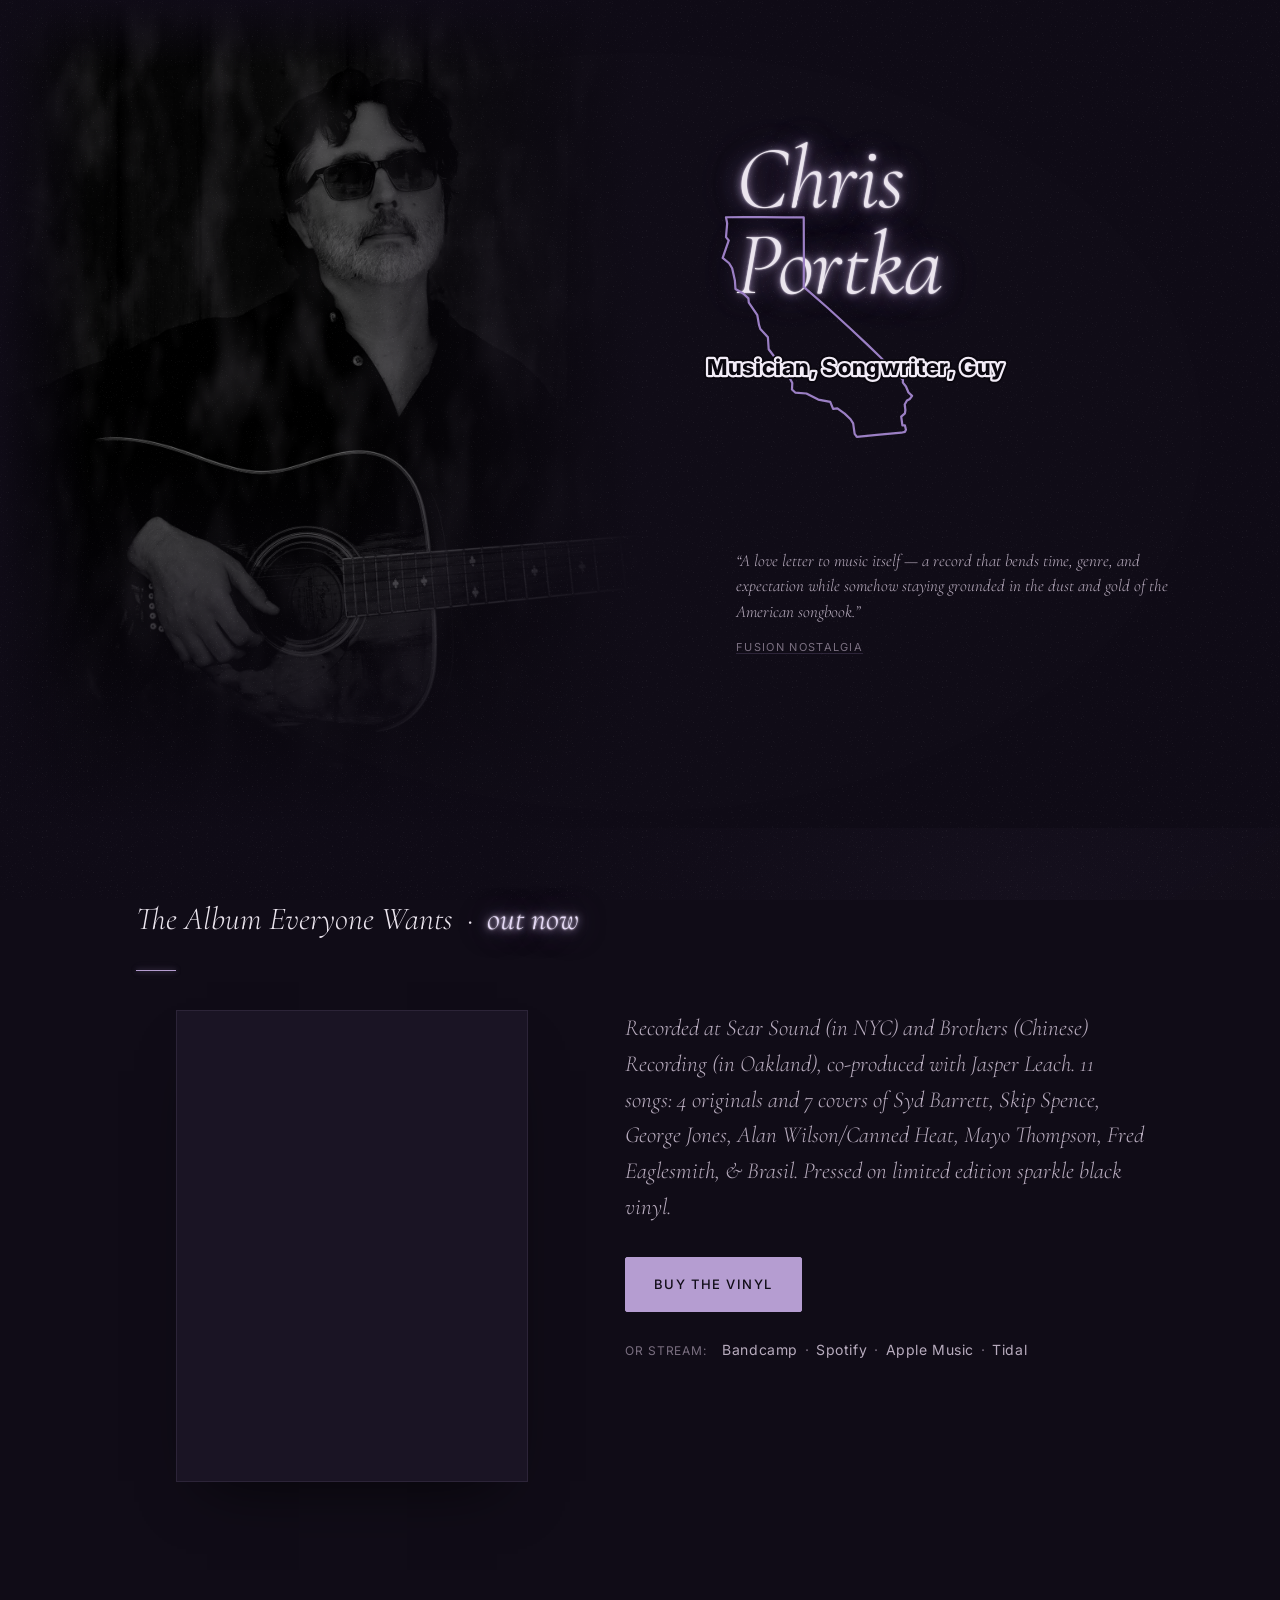
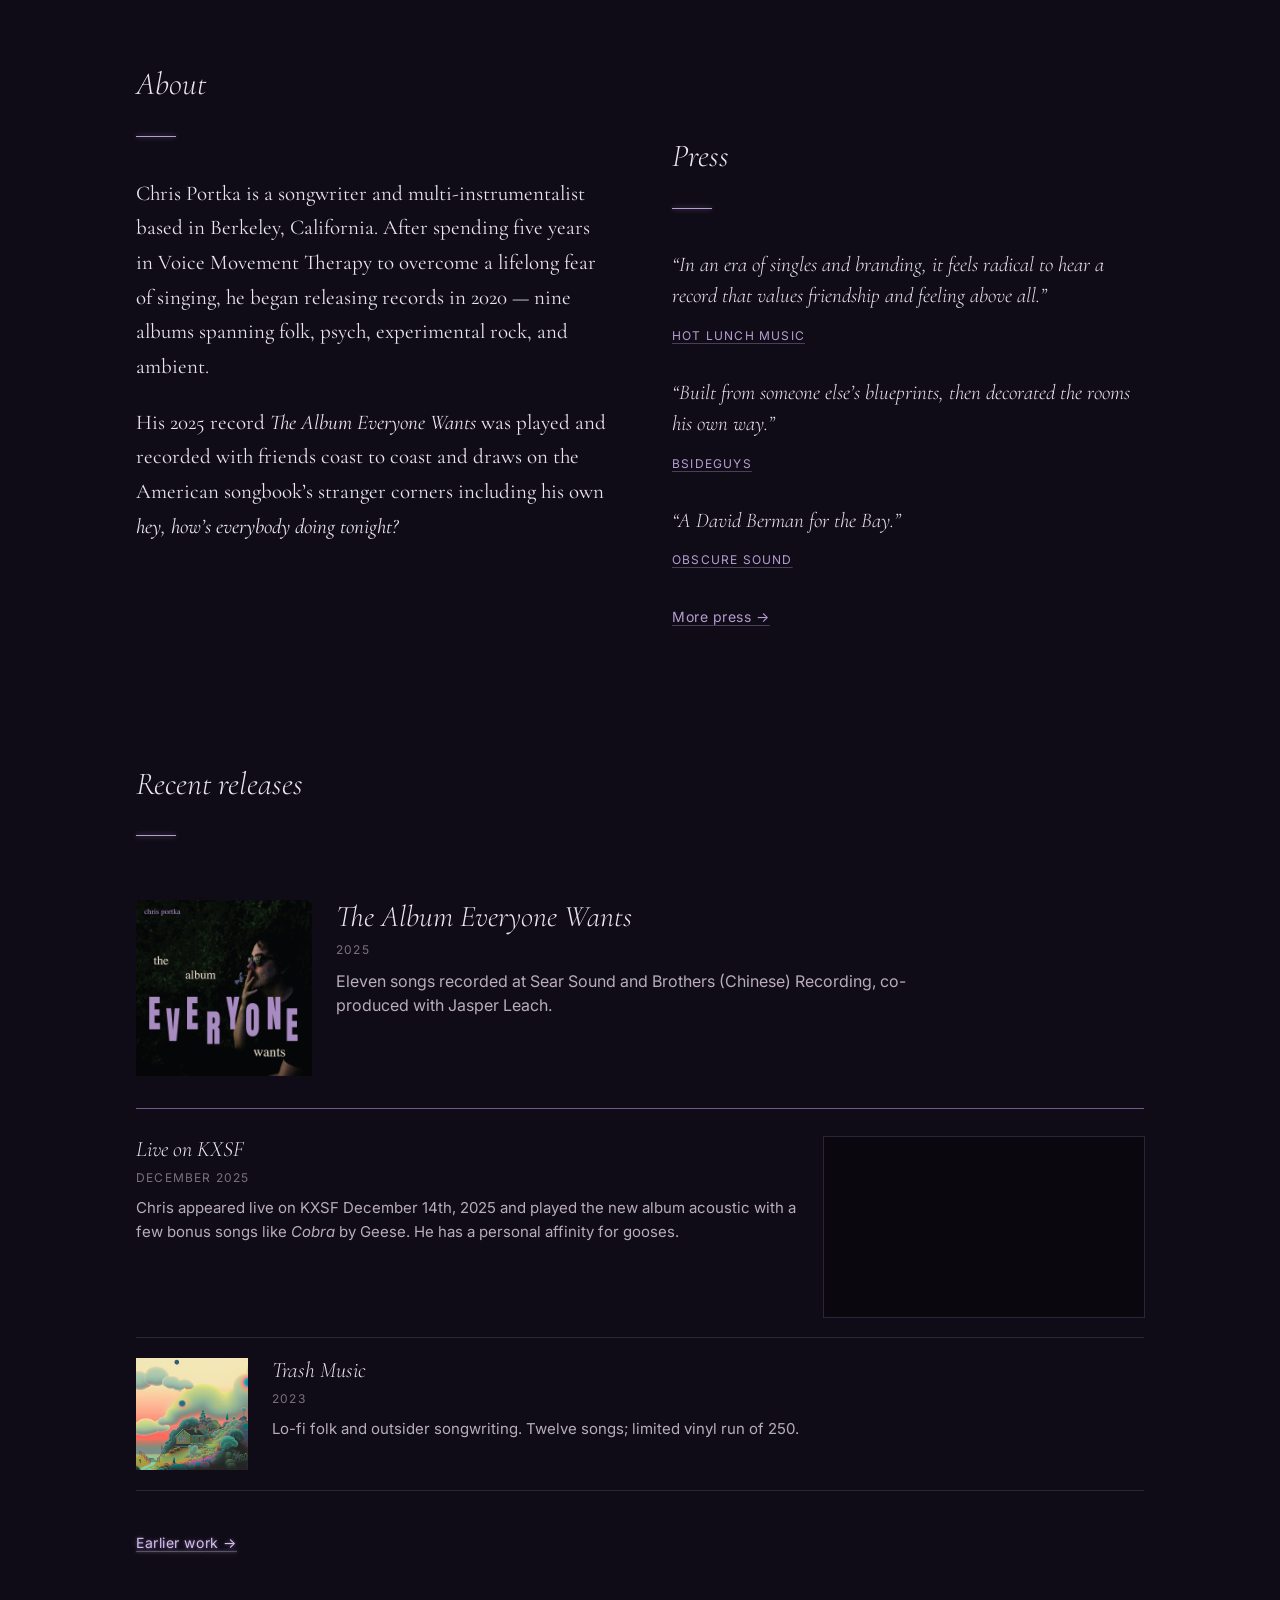
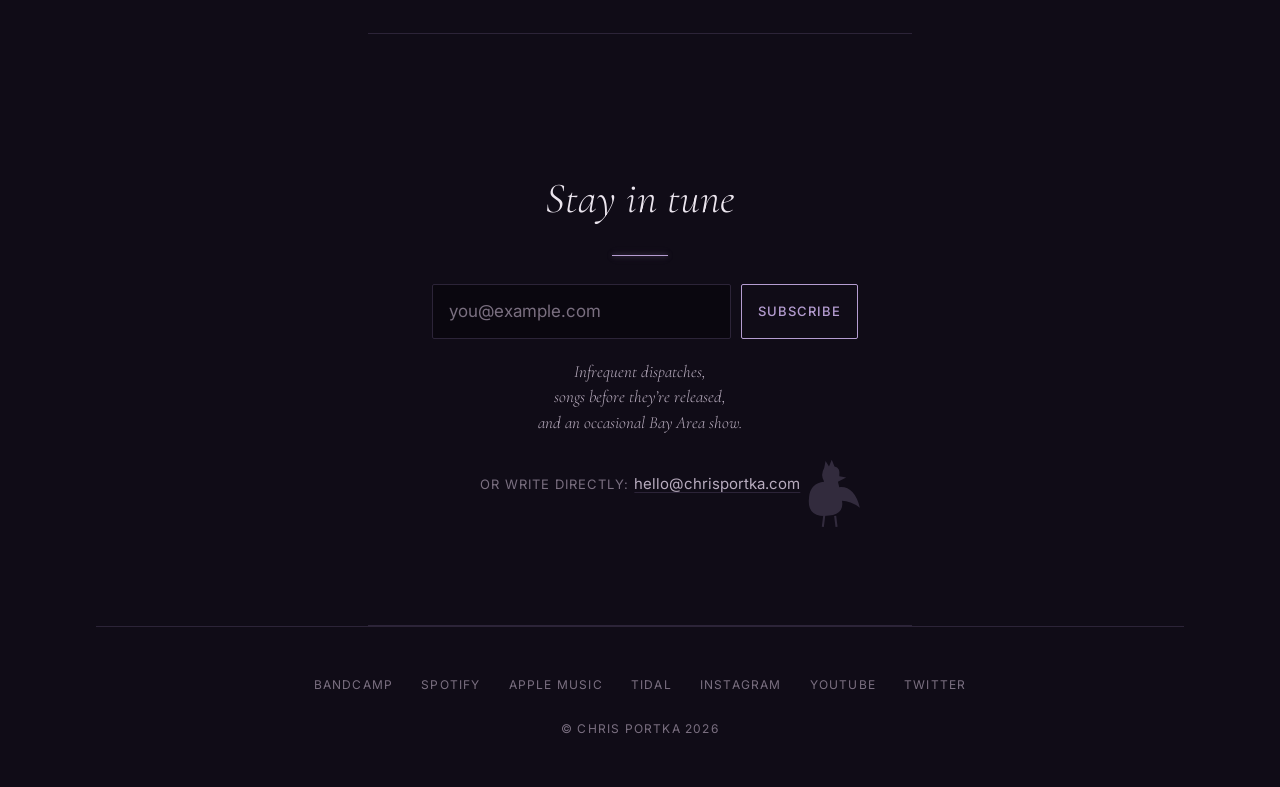
==== commit 0d1fd38a: "Sticker tagline, angular sparks, dying sign, row ignition (1.4.0) (#24) Four neon details, per feedb" ====
--- a/index.html
+++ b/index.html
@@ -36,7 +36,7 @@
 
   <link rel="preconnect" href="https://fonts.googleapis.com">
   <link rel="preconnect" href="https://fonts.gstatic.com" crossorigin>
-  <link href="https://fonts.googleapis.com/css2?family=Cormorant+Garamond:ital,wght@0,300;0,400;0,500;1,300;1,400;1,500&family=Inter:wght@400;500&display=swap" rel="stylesheet">
+  <link href="https://fonts.googleapis.com/css2?family=Cormorant+Garamond:ital,wght@0,300;0,400;0,500;1,300;1,400;1,500&family=Inter:wght@400;500;800&display=swap" rel="stylesheet">
 
   <link rel="stylesheet" href="/assets/style.css">
 
@@ -235,20 +235,20 @@
             />
             <!-- sparks that spray off the SE corner (open space) when the tube shorts -->
             <g class="cali-sparks" aria-hidden="true">
-              <circle class="cali-spark cali-spark--1" cx="236" cy="224" r="5"/>
-              <circle class="cali-spark cali-spark--2" cx="236" cy="224" r="3.6"/>
-              <circle class="cali-spark cali-spark--3" cx="236" cy="224" r="2.8"/>
+              <path class="cali-spark cali-spark--1" d="M236 224 l6 -4 l-2 1 l7 -4"/>
+              <path class="cali-spark cali-spark--2" d="M236 224 l8 -1 l-3 1 l9 0"/>
+              <path class="cali-spark cali-spark--3" d="M236 224 l5 4 l-2 -1 l7 5"/>
+              <path class="cali-spark cali-spark--4" d="M236 224 l3 -7 l-1 3 l3 -7"/>
+              <path class="cali-spark cali-spark--5" d="M236 224 l7 2 l-2 -2 l8 4"/>
             </g>
           </g>
-          <text x="135" y="148" text-anchor="middle"
-            style="font-family: 'Cormorant Garamond', 'EB Garamond', Georgia, serif;
-                   font-size: 26px;
-                   font-weight: 400;
-                   font-style: italic;
-                   fill: #d8c9ec;
-                   letter-spacing: 1.2px;">
-            Musician, Songwriter, Guy
-          </text>
+          <!-- sticker-style tagline: black core / white band / black rim,
+               three stacked copies since SVG text takes one stroke each -->
+          <g class="cali-tagline" aria-hidden="true">
+            <text class="ct-outer" x="135" y="148" text-anchor="middle">Musician, Songwriter, Guy</text>
+            <text class="ct-band"  x="135" y="148" text-anchor="middle">Musician, Songwriter, Guy</text>
+            <text class="ct-core"  x="135" y="148" text-anchor="middle">Musician, Songwriter, Guy</text>
+          </g>
         </svg>
       </div>
       <blockquote class="hero-quote">
@@ -260,7 +260,7 @@
 
   <!-- ================= CURRENT RELEASE ================= -->
   <section id="release" class="release" aria-labelledby="release-heading">
-    <h2 id="release-heading" class="section-heading">The Album Everyone Wants &nbsp;&middot;&nbsp; <span class="neon-outnow">out now<span class="sign-spark sign-spark--1" aria-hidden="true"></span><span class="sign-spark sign-spark--2" aria-hidden="true"></span><span class="sign-spark sign-spark--3" aria-hidden="true"></span><span class="sign-spark sign-spark--4" aria-hidden="true"></span><span class="sign-spark sign-spark--5" aria-hidden="true"></span></span></h2>
+    <h2 id="release-heading" class="section-heading">The Album Everyone Wants &nbsp;&middot;&nbsp; <span class="neon-outnow">out now<span class="sign-spark sign-spark--1" aria-hidden="true"></span><span class="sign-spark sign-spark--2" aria-hidden="true"></span><span class="sign-spark sign-spark--3" aria-hidden="true"></span><span class="sign-spark sign-spark--4" aria-hidden="true"></span><span class="sign-spark sign-spark--5" aria-hidden="true"></span><span class="sign-spark sign-spark--6" aria-hidden="true"></span><span class="sign-spark sign-spark--7" aria-hidden="true"></span></span></h2>
 
     <div class="release-grid">
       <figure class="album-cover">
@@ -412,7 +412,7 @@
     </ol>
 
     <p class="full-disco">
-      <a href="/earlier-work" class="arrow-link">Earlier work &rarr;</a>
+      <a href="/earlier-work" class="arrow-link neon-dying">Earlier work &rarr;<span class="sign-spark sign-spark--d1" aria-hidden="true"></span><span class="sign-spark sign-spark--d2" aria-hidden="true"></span></a>
     </p>
   </section>
 
--- a/assets/style.css
+++ b/assets/style.css
@@ -443,52 +443,88 @@
 }
 /* Sparks that occasionally burst off the top-right of the "out now" sign,
    in sync with its second, harder buzz (~77% of the 6.5s cycle). */
+/* Sign sparks — thin bright needles that shoot off a sign when it buzzes,
+   like real electrical sparks. Each spark bakes its angle into every
+   keyframe (rotate first, then translateX flies it along its own axis;
+   scaleX stretches the streak at launch and burns it out to a point).
+   Sparks 1-5 fly on "out now"'s hard second buzz; 6-7 on the first. */
 .sign-spark {
   position: absolute;
-  top: 0.02em;
-  right: -0.04em;
-  width: 0.24em;
-  height: 0.24em;
-  border-radius: 50%;
-  background: #f8f1ff;
-  box-shadow: 0 0 5px rgba(244, 236, 255, 1), 0 0 11px rgba(181, 157, 209, 0.85);
+  top: 0.08em;
+  right: -0.02em;
+  width: 0.5em;
+  height: 0.075em;
+  border-radius: 0.04em;
+  background: linear-gradient(90deg, rgba(248, 241, 255, 0) 0%, #f8f1ff 45%, #ffffff 100%);
+  box-shadow: 0 0 4px rgba(244, 236, 255, 0.9), 0 0 9px rgba(181, 157, 209, 0.6);
   opacity: 0;
+  transform-origin: left center;
   pointer-events: none;
-  animation: sign-spark-1 6.5s ease-out infinite;
+  animation: sign-spark-1 6.5s linear infinite;
 }
 .sign-spark--2 { animation-name: sign-spark-2; }
-.sign-spark--3 { animation-name: sign-spark-3; }
-.sign-spark--4 { animation-name: sign-spark-4; width: 0.18em; height: 0.18em; }
-.sign-spark--5 { animation-name: sign-spark-5; width: 0.16em; height: 0.16em; }
+.sign-spark--3 { animation-name: sign-spark-3; width: 0.42em; }
+.sign-spark--4 { animation-name: sign-spark-4; width: 0.38em; }
+.sign-spark--5 { animation-name: sign-spark-5; }
+.sign-spark--6 { animation-name: sign-spark-6; width: 0.4em; }
+.sign-spark--7 { animation-name: sign-spark-7; width: 0.34em; }
 @keyframes sign-spark-1 {
-  0%, 76% { opacity: 0; transform: translate(0,0) scale(0.5); }
-  77.5% { opacity: 1; transform: translate(0,0) scale(1.1); }
-  86% { opacity: 0; transform: translate(1.1em,-1.15em) scale(0.2); }
-  100% { opacity: 0; transform: translate(0,0) scale(0.5); }
+  0%, 76% { opacity: 0; transform: rotate(-50deg) translateX(0) scaleX(0.3); }
+  77.5% { opacity: 1; transform: rotate(-50deg) translateX(0.15em) scaleX(1.15); }
+  86% { opacity: 0; transform: rotate(-50deg) translateX(1.7em) scaleX(0.3); }
+  100% { opacity: 0; transform: rotate(-50deg) translateX(0) scaleX(0.3); }
 }
 @keyframes sign-spark-2 {
-  0%, 76% { opacity: 0; transform: translate(0,0) scale(0.4); }
-  78% { opacity: 1; transform: translate(0,0) scale(1); }
-  87% { opacity: 0; transform: translate(1.5em,-0.55em) scale(0.2); }
-  100% { opacity: 0; transform: translate(0,0) scale(0.4); }
+  0%, 76.5% { opacity: 0; transform: rotate(-15deg) translateX(0) scaleX(0.3); }
+  78% { opacity: 1; transform: rotate(-15deg) translateX(0.2em) scaleX(1); }
+  87% { opacity: 0; transform: rotate(-15deg) translateX(2em) scaleX(0.3); }
+  100% { opacity: 0; transform: rotate(-15deg) translateX(0) scaleX(0.3); }
 }
 @keyframes sign-spark-3 {
-  0%, 76% { opacity: 0; transform: translate(0,0) scale(0.4); }
-  78.5% { opacity: 0.95; transform: translate(0,0) scale(0.9); }
-  88% { opacity: 0; transform: translate(0.55em,-1.5em) scale(0.2); }
-  100% { opacity: 0; transform: translate(0,0) scale(0.4); }
+  0%, 77% { opacity: 0; transform: rotate(-78deg) translateX(0) scaleX(0.3); }
+  78.5% { opacity: 0.95; transform: rotate(-78deg) translateX(0.15em) scaleX(1); }
+  88% { opacity: 0; transform: rotate(-78deg) translateX(1.8em) scaleX(0.3); }
+  100% { opacity: 0; transform: rotate(-78deg) translateX(0) scaleX(0.3); }
 }
 @keyframes sign-spark-4 {
-  0%, 76% { opacity: 0; transform: translate(0,0) scale(0.4); }
-  79% { opacity: 0.9; transform: translate(0,0) scale(0.85); }
-  89% { opacity: 0; transform: translate(1.7em,-1.05em) scale(0.15); }
-  100% { opacity: 0; transform: translate(0,0) scale(0.4); }
+  0%, 77.5% { opacity: 0; transform: rotate(14deg) translateX(0) scaleX(0.3); }
+  79% { opacity: 0.9; transform: rotate(14deg) translateX(0.15em) scaleX(0.95); }
+  89% { opacity: 0; transform: rotate(14deg) translateX(1.5em) scaleX(0.25); }
+  100% { opacity: 0; transform: rotate(14deg) translateX(0) scaleX(0.3); }
 }
 @keyframes sign-spark-5 {
-  0%, 76% { opacity: 0; transform: translate(0,0) scale(0.3); }
-  80% { opacity: 0.85; transform: translate(0,0) scale(0.8); }
-  90% { opacity: 0; transform: translate(0.2em,-1.7em) scale(0.15); }
-  100% { opacity: 0; transform: translate(0,0) scale(0.3); }
+  0%, 78% { opacity: 0; transform: rotate(-33deg) translateX(0) scaleX(0.3); }
+  80% { opacity: 0.9; transform: rotate(-33deg) translateX(0.2em) scaleX(1.05); }
+  90% { opacity: 0; transform: rotate(-33deg) translateX(2.2em) scaleX(0.25); }
+  100% { opacity: 0; transform: rotate(-33deg) translateX(0) scaleX(0.3); }
+}
+@keyframes sign-spark-6 {
+  0%, 45.5% { opacity: 0; transform: rotate(-62deg) translateX(0) scaleX(0.3); }
+  47% { opacity: 0.95; transform: rotate(-62deg) translateX(0.15em) scaleX(1); }
+  55% { opacity: 0; transform: rotate(-62deg) translateX(1.5em) scaleX(0.3); }
+  100% { opacity: 0; transform: rotate(-62deg) translateX(0) scaleX(0.3); }
+}
+@keyframes sign-spark-7 {
+  0%, 46.5% { opacity: 0; transform: rotate(-8deg) translateX(0) scaleX(0.3); }
+  48% { opacity: 0.9; transform: rotate(-8deg) translateX(0.2em) scaleX(0.95); }
+  57% { opacity: 0; transform: rotate(-8deg) translateX(1.7em) scaleX(0.25); }
+  100% { opacity: 0; transform: rotate(-8deg) translateX(0) scaleX(0.3); }
+}
+/* dying-sign sparks — fire during the Earlier-work link's big sputter
+   (~71% of its 8s cycle) */
+.sign-spark--d1 { animation-name: dying-spark-1; animation-duration: 8s; top: 0.1em; }
+.sign-spark--d2 { animation-name: dying-spark-2; animation-duration: 8s; top: 0.2em; width: 0.4em; }
+@keyframes dying-spark-1 {
+  0%, 70.5% { opacity: 0; transform: rotate(-42deg) translateX(0) scaleX(0.3); }
+  71.5% { opacity: 1; transform: rotate(-42deg) translateX(0.15em) scaleX(1); }
+  78% { opacity: 0; transform: rotate(-42deg) translateX(1.6em) scaleX(0.3); }
+  100% { opacity: 0; transform: rotate(-42deg) translateX(0) scaleX(0.3); }
+}
+@keyframes dying-spark-2 {
+  0%, 71% { opacity: 0; transform: rotate(18deg) translateX(0) scaleX(0.3); }
+  72% { opacity: 0.9; transform: rotate(18deg) translateX(0.15em) scaleX(0.9); }
+  79% { opacity: 0; transform: rotate(18deg) translateX(1.4em) scaleX(0.25); }
+  100% { opacity: 0; transform: rotate(18deg) translateX(0) scaleX(0.3); }
 }
 /* California outline + "Musician, Songwriter, Guy" tagline overlay.
    The name is forced onto two lines ("Chris" / "Portka"). The state's
@@ -559,12 +595,17 @@
             drop-shadow(0 0 20px rgba(181, 157, 209, 0.3));
   }
 }
-/* Sparks off the NE corner, timed to the two flares (49% and 82%). Each
-   flies a slightly different way and burns out fast. */
+/* Sparks off the SE corner, timed to the two flares (49% and 82%). Each
+   is a thin jagged shard (stroke path) that flies out along its own
+   direction and burns out fast — angular, like real electrical sparks. */
 .cali-spark {
-  fill: #f6eeff;
+  fill: none;
+  stroke: #f6eeff;
+  stroke-width: 1.7;
+  stroke-linecap: round;
+  stroke-linejoin: round;
   transform-box: fill-box;
-  transform-origin: center;
+  transform-origin: left center;
   opacity: 0;
   filter: drop-shadow(0 0 2px rgba(244, 236, 255, 1))
           drop-shadow(0 0 5px rgba(181, 157, 209, 0.75));
@@ -572,33 +613,69 @@
 }
 .cali-spark--2 { animation-name: cali-spark-2; }
 .cali-spark--3 { animation-name: cali-spark-3; }
+.cali-spark--4 { animation-name: cali-spark-4; stroke-width: 1.4; }
+.cali-spark--5 { animation-name: cali-spark-5; stroke-width: 1.4; }
 @keyframes cali-spark-1 {
-  0%, 48% { opacity: 0; transform: translate(0,0) scale(0.5); }
-  49% { opacity: 1; transform: translate(0,0) scale(1); }
-  54% { opacity: 0; transform: translate(13px,-9px) scale(0.2); }
-  81% { opacity: 0; transform: translate(0,0) scale(0.5); }
-  82% { opacity: 0.9; transform: translate(0,0) scale(0.9); }
-  87% { opacity: 0; transform: translate(10px,-6px) scale(0.2); }
-  100% { opacity: 0; transform: translate(0,0) scale(0.5); }
+  0%, 48% { opacity: 0; transform: translate(0,0) scale(0.4); }
+  49% { opacity: 1; transform: translate(1px,-1px) scale(1); }
+  54% { opacity: 0; transform: translate(14px,-9px) scale(0.5); }
+  81% { opacity: 0; transform: translate(0,0) scale(0.4); }
+  82% { opacity: 0.9; transform: translate(1px,-1px) scale(0.9); }
+  87% { opacity: 0; transform: translate(11px,-7px) scale(0.45); }
+  100% { opacity: 0; transform: translate(0,0) scale(0.4); }
 }
 @keyframes cali-spark-2 {
   0%, 48% { opacity: 0; transform: translate(0,0) scale(0.4); }
-  49% { opacity: 1; transform: translate(0,0) scale(0.9); }
-  55% { opacity: 0; transform: translate(15px,3px) scale(0.2); }
+  49% { opacity: 1; transform: translate(2px,0) scale(1); }
+  55% { opacity: 0; transform: translate(16px,-1px) scale(0.5); }
   81% { opacity: 0; transform: translate(0,0) scale(0.4); }
-  82% { opacity: 0.85; transform: translate(0,0) scale(0.8); }
-  88% { opacity: 0; transform: translate(11px,2px) scale(0.2); }
+  82% { opacity: 0.85; transform: translate(2px,0) scale(0.85); }
+  88% { opacity: 0; transform: translate(12px,-1px) scale(0.45); }
   100% { opacity: 0; transform: translate(0,0) scale(0.4); }
 }
 @keyframes cali-spark-3 {
   0%, 48% { opacity: 0; transform: translate(0,0) scale(0.4); }
-  49.5% { opacity: 1; transform: translate(0,0) scale(0.8); }
-  56% { opacity: 0; transform: translate(12px,11px) scale(0.2); }
+  49.5% { opacity: 1; transform: translate(1px,1px) scale(0.95); }
+  56% { opacity: 0; transform: translate(12px,10px) scale(0.45); }
   81% { opacity: 0; transform: translate(0,0) scale(0.4); }
-  82.5% { opacity: 0.8; transform: translate(0,0) scale(0.7); }
-  89% { opacity: 0; transform: translate(9px,8px) scale(0.2); }
+  82.5% { opacity: 0.8; transform: translate(1px,1px) scale(0.8); }
+  89% { opacity: 0; transform: translate(10px,8px) scale(0.4); }
   100% { opacity: 0; transform: translate(0,0) scale(0.4); }
 }
+@keyframes cali-spark-4 {
+  0%, 48.5% { opacity: 0; transform: translate(0,0) scale(0.4); }
+  49.5% { opacity: 0.95; transform: translate(0,-2px) scale(0.95); }
+  55% { opacity: 0; transform: translate(4px,-15px) scale(0.4); }
+  81.5% { opacity: 0; transform: translate(0,0) scale(0.4); }
+  82.5% { opacity: 0.85; transform: translate(0,-2px) scale(0.8); }
+  88% { opacity: 0; transform: translate(3px,-11px) scale(0.4); }
+  100% { opacity: 0; transform: translate(0,0) scale(0.4); }
+}
+@keyframes cali-spark-5 {
+  0%, 49% { opacity: 0; transform: translate(0,0) scale(0.4); }
+  50% { opacity: 0.9; transform: translate(2px,1px) scale(0.9); }
+  56.5% { opacity: 0; transform: translate(15px,5px) scale(0.4); }
+  82% { opacity: 0; transform: translate(0,0) scale(0.4); }
+  83% { opacity: 0.8; transform: translate(2px,1px) scale(0.75); }
+  89.5% { opacity: 0; transform: translate(12px,4px) scale(0.4); }
+  100% { opacity: 0; transform: translate(0,0) scale(0.4); }
+}
+/* Sticker tagline — "Musician, Songwriter, Guy" as black core / white
+   band / black rim, like a die-cut sticker slapped over the neon. Three
+   stacked copies because SVG text takes one stroke each; rounded joins
+   keep the bands smooth. */
+.cali-tagline text {
+  font-family: var(--sans);
+  font-weight: 800;
+  font-size: 20.5px;
+  letter-spacing: 0.6px;
+  stroke-linejoin: round;
+  stroke-linecap: round;
+}
+.cali-tagline .ct-outer { fill: none; stroke: #0a070f; stroke-width: 7.5; }
+.cali-tagline .ct-band  { fill: none; stroke: #f2ecf7; stroke-width: 4.2; }
+.cali-tagline .ct-core  { fill: #0a070f; }
+
 /* Red Room wink — the state's interior is a hidden B&W test pattern
    behind a slowly wind-blown purple/black curtain, glimpsed with a
    broken-broadcast flicker only when the California is hovered/tapped,
@@ -650,6 +727,14 @@
   .cali-spark,
   .sign-spark,
   .lore { animation: none; opacity: 0; }
+  /* !important is load-bearing: the hover/focus trigger rules appear
+     later in the file with equal specificity, and the global
+     reduced-motion `* { animation: none !important }` fallback can't
+     reach ::after pseudo-elements. */
+  .neon-dying { animation: none !important; opacity: 0.75; }
+  .release-item a::after,
+  .release-item a:hover::after,
+  .release-item a:focus-visible::after { animation: none !important; opacity: 0; }
   body::after,
   .redroom-curtain { animation: none; }
   body::before { animation: none; opacity: 0; }
@@ -857,6 +942,41 @@
 .streaming-row a:hover { color: var(--accent); border-bottom-color: var(--accent); }
 .vinyl-link { margin: 0; font-size: 1rem; }
 .arrow-link { color: var(--accent); }
+
+/* Dying neon — the "Earlier work" sign is mostly struggling: a dim
+   half-lit floor, brief catches that fail, then a hard sputter where the
+   sparks fly. The GLOW does the dying; the letterforms hold >= 0.72
+   opacity in every held state (>= 4.5:1 contrast on --bg), with only
+   split-second dips to 0.55 during the sputter. Reduced-motion pins it
+   to a steady half-glow. */
+.neon-dying {
+  position: relative;
+  color: var(--accent-bright);
+  text-decoration-color: rgba(212, 189, 240, 0.3);
+  text-shadow:
+    0 0 3px rgba(212, 189, 240, 0.4),
+    0 0 8px rgba(181, 157, 209, 0.25);
+  animation: neon-dying 8s linear infinite;
+}
+@keyframes neon-dying {
+  0%, 100% { opacity: 0.75; text-shadow: 0 0 2px rgba(212, 189, 240, 0.25), 0 0 5px rgba(181, 157, 209, 0.12); }
+  8% { opacity: 0.72; }
+  /* struggle one: two quick catches that fail */
+  11% { opacity: 1; text-shadow: 0 0 3px rgba(252, 248, 255, 0.95), 0 0 9px rgba(212, 189, 240, 0.8), 0 0 20px rgba(181, 157, 209, 0.5); }
+  12.5% { opacity: 0.6; text-shadow: 0 0 1px rgba(212, 189, 240, 0.15), 0 0 4px rgba(181, 157, 209, 0.08); }
+  14% { opacity: 0.95; text-shadow: 0 0 3px rgba(252, 248, 255, 0.9), 0 0 9px rgba(212, 189, 240, 0.7), 0 0 18px rgba(181, 157, 209, 0.4); }
+  16% { opacity: 0.72; text-shadow: 0 0 2px rgba(212, 189, 240, 0.25), 0 0 5px rgba(181, 157, 209, 0.12); }
+  /* a long uneasy half-light */
+  30%, 48% { opacity: 0.82; text-shadow: 0 0 2px rgba(212, 189, 240, 0.45), 0 0 7px rgba(181, 157, 209, 0.3); }
+  52% { opacity: 0.72; }
+  /* the big sputter — almost dies; the sparks fly here */
+  68% { opacity: 0.78; }
+  70% { opacity: 0.55; text-shadow: none; }
+  71.5% { opacity: 0.95; text-shadow: 0 0 3px rgba(252, 248, 255, 0.9), 0 0 10px rgba(212, 189, 240, 0.75), 0 0 22px rgba(181, 157, 209, 0.45); }
+  73% { opacity: 0.58; text-shadow: none; }
+  75% { opacity: 0.9; text-shadow: 0 0 3px rgba(252, 248, 255, 0.8), 0 0 8px rgba(212, 189, 240, 0.6); }
+  78% { opacity: 0.75; text-shadow: 0 0 2px rgba(212, 189, 240, 0.25), 0 0 5px rgba(181, 157, 209, 0.12); }
+}
 
 /* ---------- Primary CTA button (Buy the vinyl, Subscribe) ---------- */
 .button-primary {
@@ -1002,8 +1122,75 @@
   padding: 1.25rem 0;
   border-bottom: 1px solid var(--rule);
   transition: border-color 250ms ease;
+  position: relative;
 }
 .release-item a:hover { border-bottom-color: var(--accent); }
+/* On hover the row's bottom rule sparks to life as a neon tube: a
+   stuttering ignition, then it holds lit with a fast vibrating buzz for
+   as long as the hover lasts. Drawn as an ::after line over the border
+   so the glow can bloom without touching layout. */
+.release-item a::after {
+  content: "";
+  position: absolute;
+  left: 0;
+  right: 0;
+  bottom: -1px;
+  height: 1px;
+  background: var(--accent-bright);
+  opacity: 0;
+  pointer-events: none;
+}
+/* Hover trigger only on devices that truly hover — on touch, tapping a
+   link "sticks" :hover, which would leave the vibrate repainting forever
+   after a tap. Keyboard focus gets its own ungated rule below (kept
+   separate: older Safari drops a whole selector list containing
+   :focus-visible). */
+@media (hover: hover) {
+  .release-item a:hover::after {
+    animation:
+      row-ignite 0.65s ease-out forwards,
+      row-vibrate 0.22s linear 0.65s infinite;
+  }
+}
+.release-item a:focus-visible::after {
+  animation:
+    row-ignite 0.65s ease-out forwards,
+    row-vibrate 0.22s linear 0.65s infinite;
+}
+@keyframes row-ignite {
+  0% { opacity: 0; box-shadow: none; }
+  12% { opacity: 0.9; box-shadow: 0 0 5px rgba(212, 189, 240, 0.7); }
+  22% { opacity: 0.15; box-shadow: none; }
+  38% { opacity: 1; box-shadow: 0 0 6px rgba(212, 189, 240, 0.85), 0 0 14px rgba(181, 157, 209, 0.5); }
+  52% { opacity: 0.35; box-shadow: 0 0 3px rgba(212, 189, 240, 0.35); }
+  70% { opacity: 1;
+    box-shadow:
+      0 0 4px rgba(252, 248, 255, 0.9),
+      0 0 10px rgba(212, 189, 240, 0.8),
+      0 0 22px rgba(181, 157, 209, 0.5); }
+  100% { opacity: 1;
+    box-shadow:
+      0 0 3px rgba(252, 248, 255, 0.85),
+      0 0 8px rgba(212, 189, 240, 0.7),
+      0 0 18px rgba(181, 157, 209, 0.45); }
+}
+@keyframes row-vibrate {
+  0% { opacity: 1;
+    box-shadow:
+      0 0 3px rgba(252, 248, 255, 0.85),
+      0 0 8px rgba(212, 189, 240, 0.7),
+      0 0 18px rgba(181, 157, 209, 0.45); }
+  50% { opacity: 0.92;
+    box-shadow:
+      0 0 2px rgba(252, 248, 255, 0.75),
+      0 0 7px rgba(212, 189, 240, 0.6),
+      0 0 15px rgba(181, 157, 209, 0.38); }
+  100% { opacity: 1;
+    box-shadow:
+      0 0 3px rgba(252, 248, 255, 0.85),
+      0 0 8px rgba(212, 189, 240, 0.7),
+      0 0 18px rgba(181, 157, 209, 0.45); }
+}
 .release-item img {
   width: 5rem;
   height: 5rem;
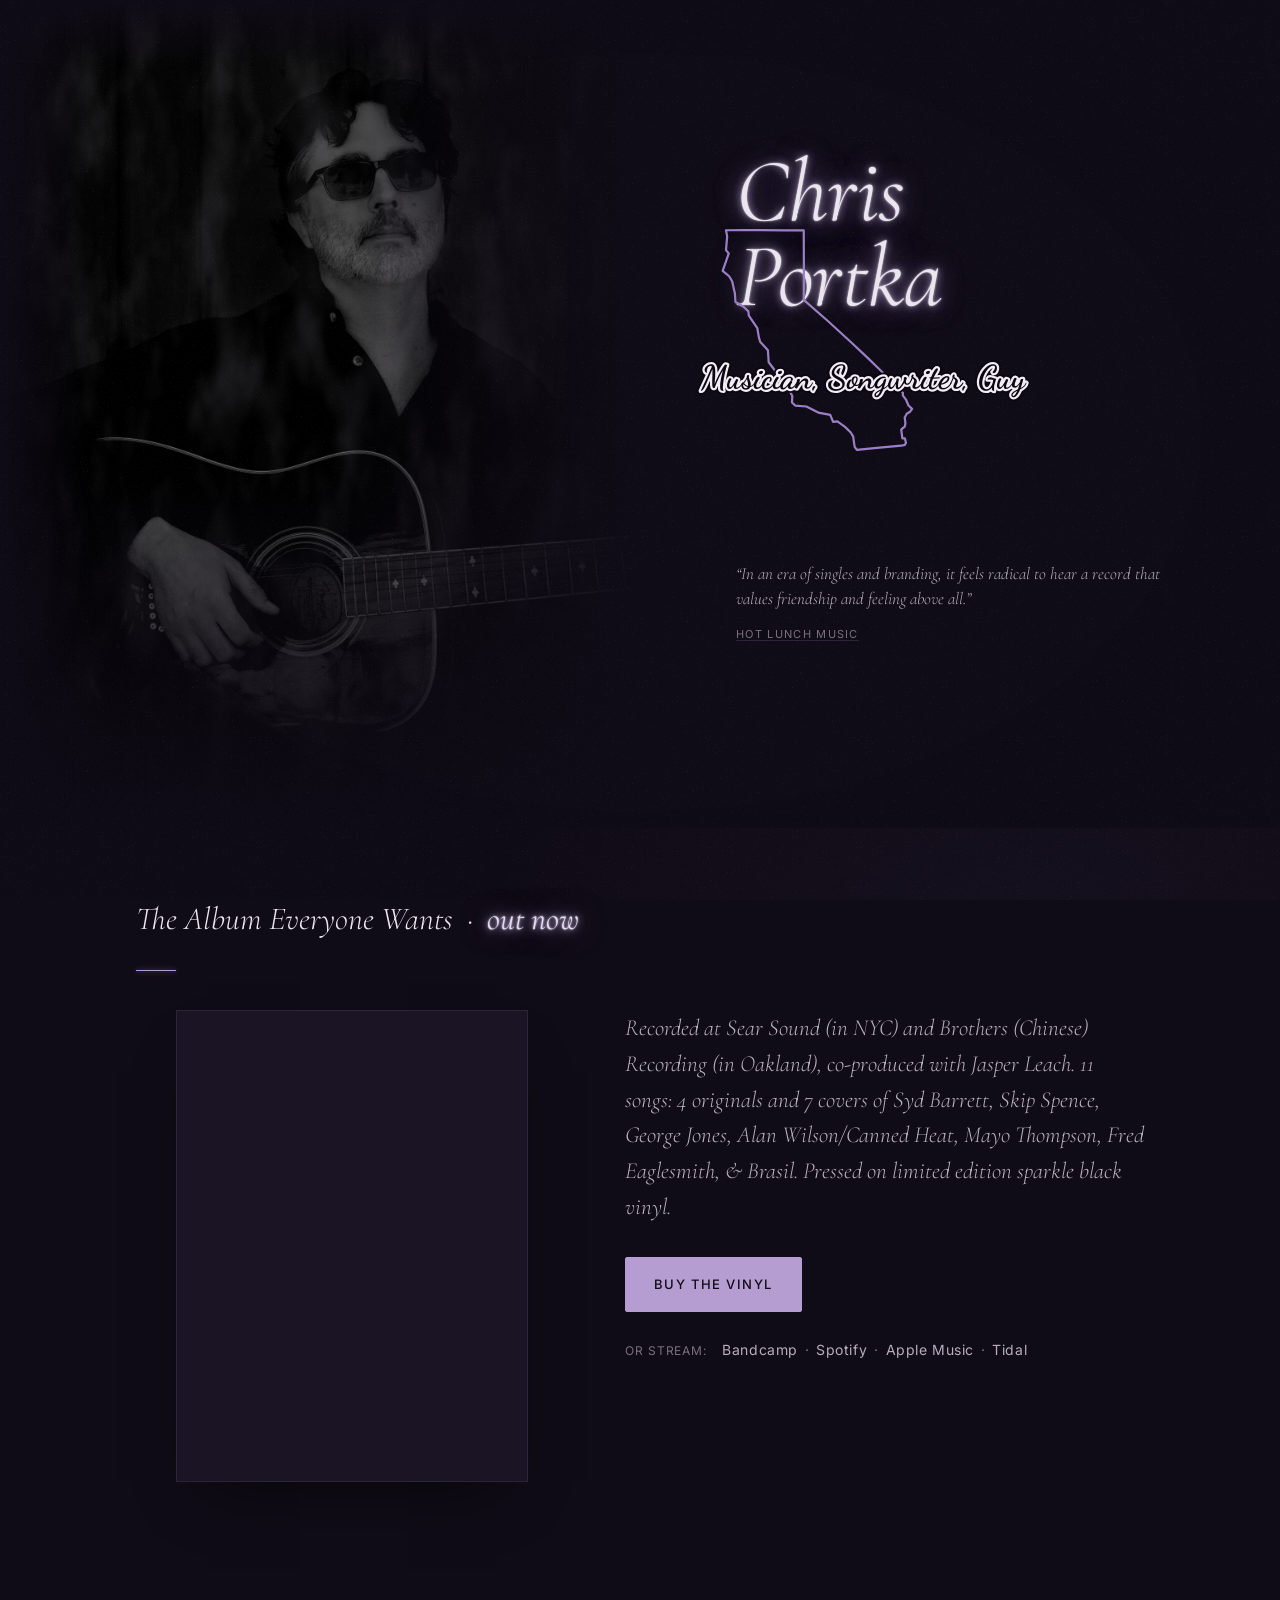
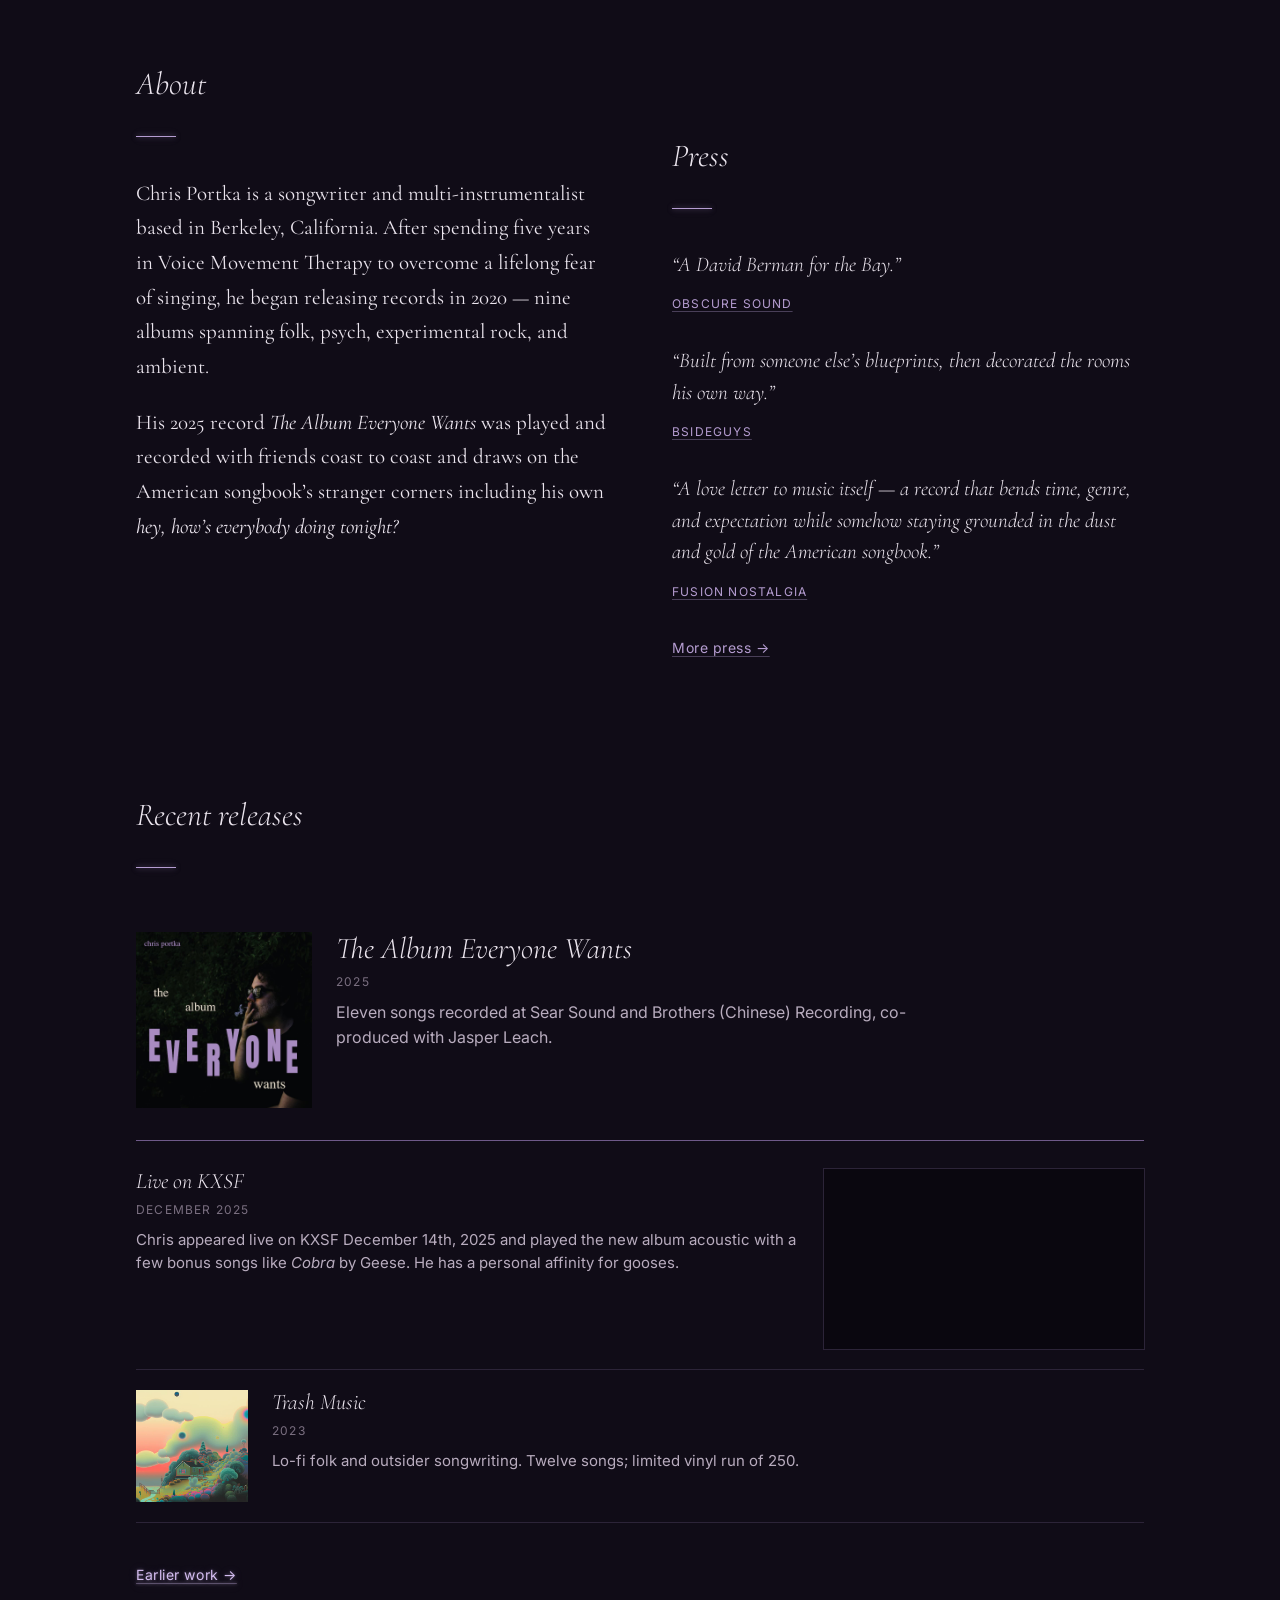
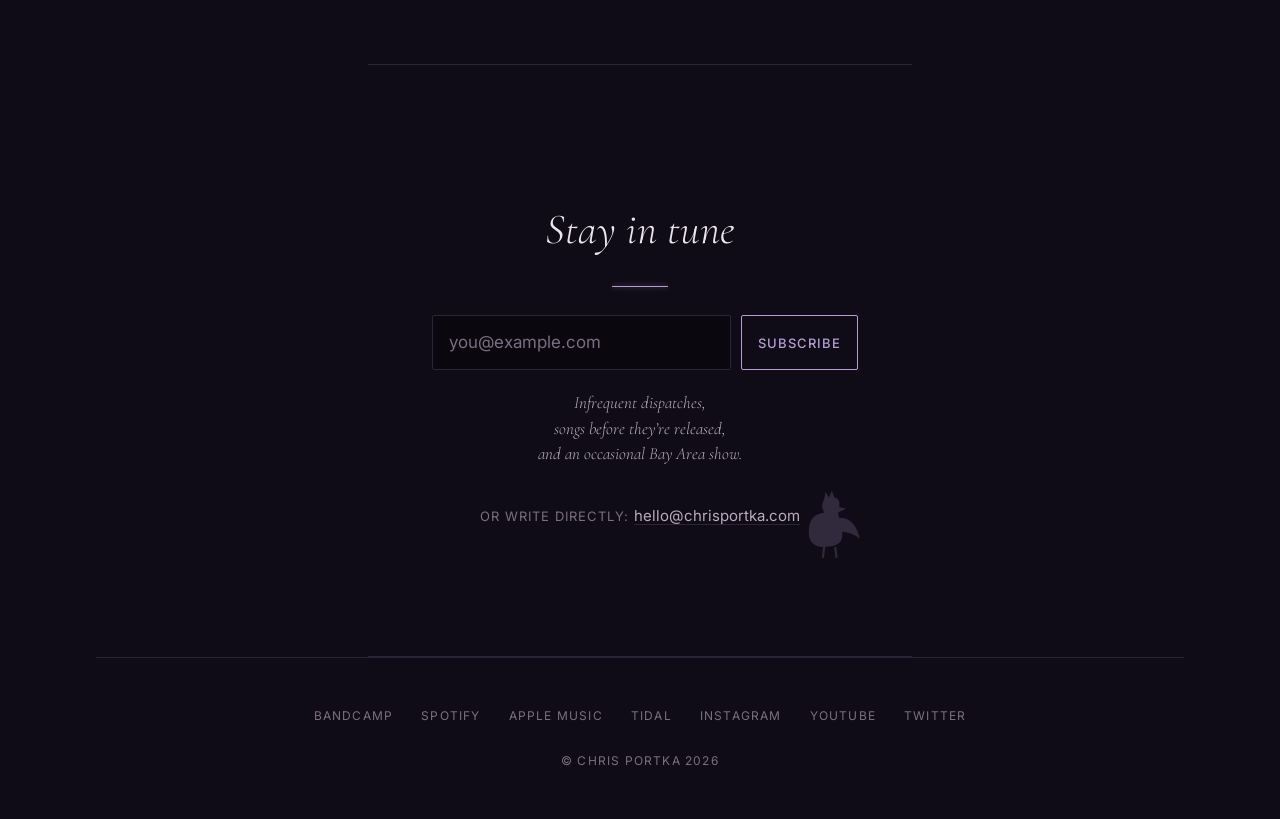
==== commit 75112d2d: "Cursive sticker tagline: Dancing Script 700 (1.4.1) (#25) The Inter 800 sticker tagline read blocky." ====
--- a/index.html
+++ b/index.html
@@ -36,7 +36,7 @@
 
   <link rel="preconnect" href="https://fonts.googleapis.com">
   <link rel="preconnect" href="https://fonts.gstatic.com" crossorigin>
-  <link href="https://fonts.googleapis.com/css2?family=Cormorant+Garamond:ital,wght@0,300;0,400;0,500;1,300;1,400;1,500&family=Inter:wght@400;500;800&display=swap" rel="stylesheet">
+  <link href="https://fonts.googleapis.com/css2?family=Cormorant+Garamond:ital,wght@0,300;0,400;0,500;1,300;1,400;1,500&family=Dancing+Script:wght@700&family=Inter:wght@400;500&display=swap" rel="stylesheet">
 
   <link rel="stylesheet" href="/assets/style.css">
 
@@ -245,9 +245,9 @@
           <!-- sticker-style tagline: black core / white band / black rim,
                three stacked copies since SVG text takes one stroke each -->
           <g class="cali-tagline" aria-hidden="true">
-            <text class="ct-outer" x="135" y="148" text-anchor="middle">Musician, Songwriter, Guy</text>
-            <text class="ct-band"  x="135" y="148" text-anchor="middle">Musician, Songwriter, Guy</text>
-            <text class="ct-core"  x="135" y="148" text-anchor="middle">Musician, Songwriter, Guy</text>
+            <text class="ct-outer" x="142" y="148" text-anchor="middle">Musician, Songwriter, Guy</text>
+            <text class="ct-band"  x="142" y="148" text-anchor="middle">Musician, Songwriter, Guy</text>
+            <text class="ct-core"  x="142" y="148" text-anchor="middle">Musician, Songwriter, Guy</text>
           </g>
         </svg>
       </div>
--- a/assets/style.css
+++ b/assets/style.css
@@ -660,15 +660,16 @@
   89.5% { opacity: 0; transform: translate(12px,4px) scale(0.4); }
   100% { opacity: 0; transform: translate(0,0) scale(0.4); }
 }
-/* Sticker tagline — "Musician, Songwriter, Guy" as black core / white
-   band / black rim, like a die-cut sticker slapped over the neon. Three
-   stacked copies because SVG text takes one stroke each; rounded joins
-   keep the bands smooth. */
+/* Sticker tagline — "Musician, Songwriter, Guy" in a flowing cursive as
+   black core / white band / black rim, like a die-cut sticker slapped
+   over the neon. Three stacked copies because SVG text takes one stroke
+   each; rounded joins keep the bands smooth. Dancing Script 700 is the
+   heaviest of the pretty cursives, so the counters survive the band. */
 .cali-tagline text {
-  font-family: var(--sans);
-  font-weight: 800;
-  font-size: 20.5px;
-  letter-spacing: 0.6px;
+  font-family: "Dancing Script", "Brush Script MT", cursive;
+  font-weight: 700;
+  font-size: 31px;
+  letter-spacing: 0;
   stroke-linejoin: round;
   stroke-linecap: round;
 }
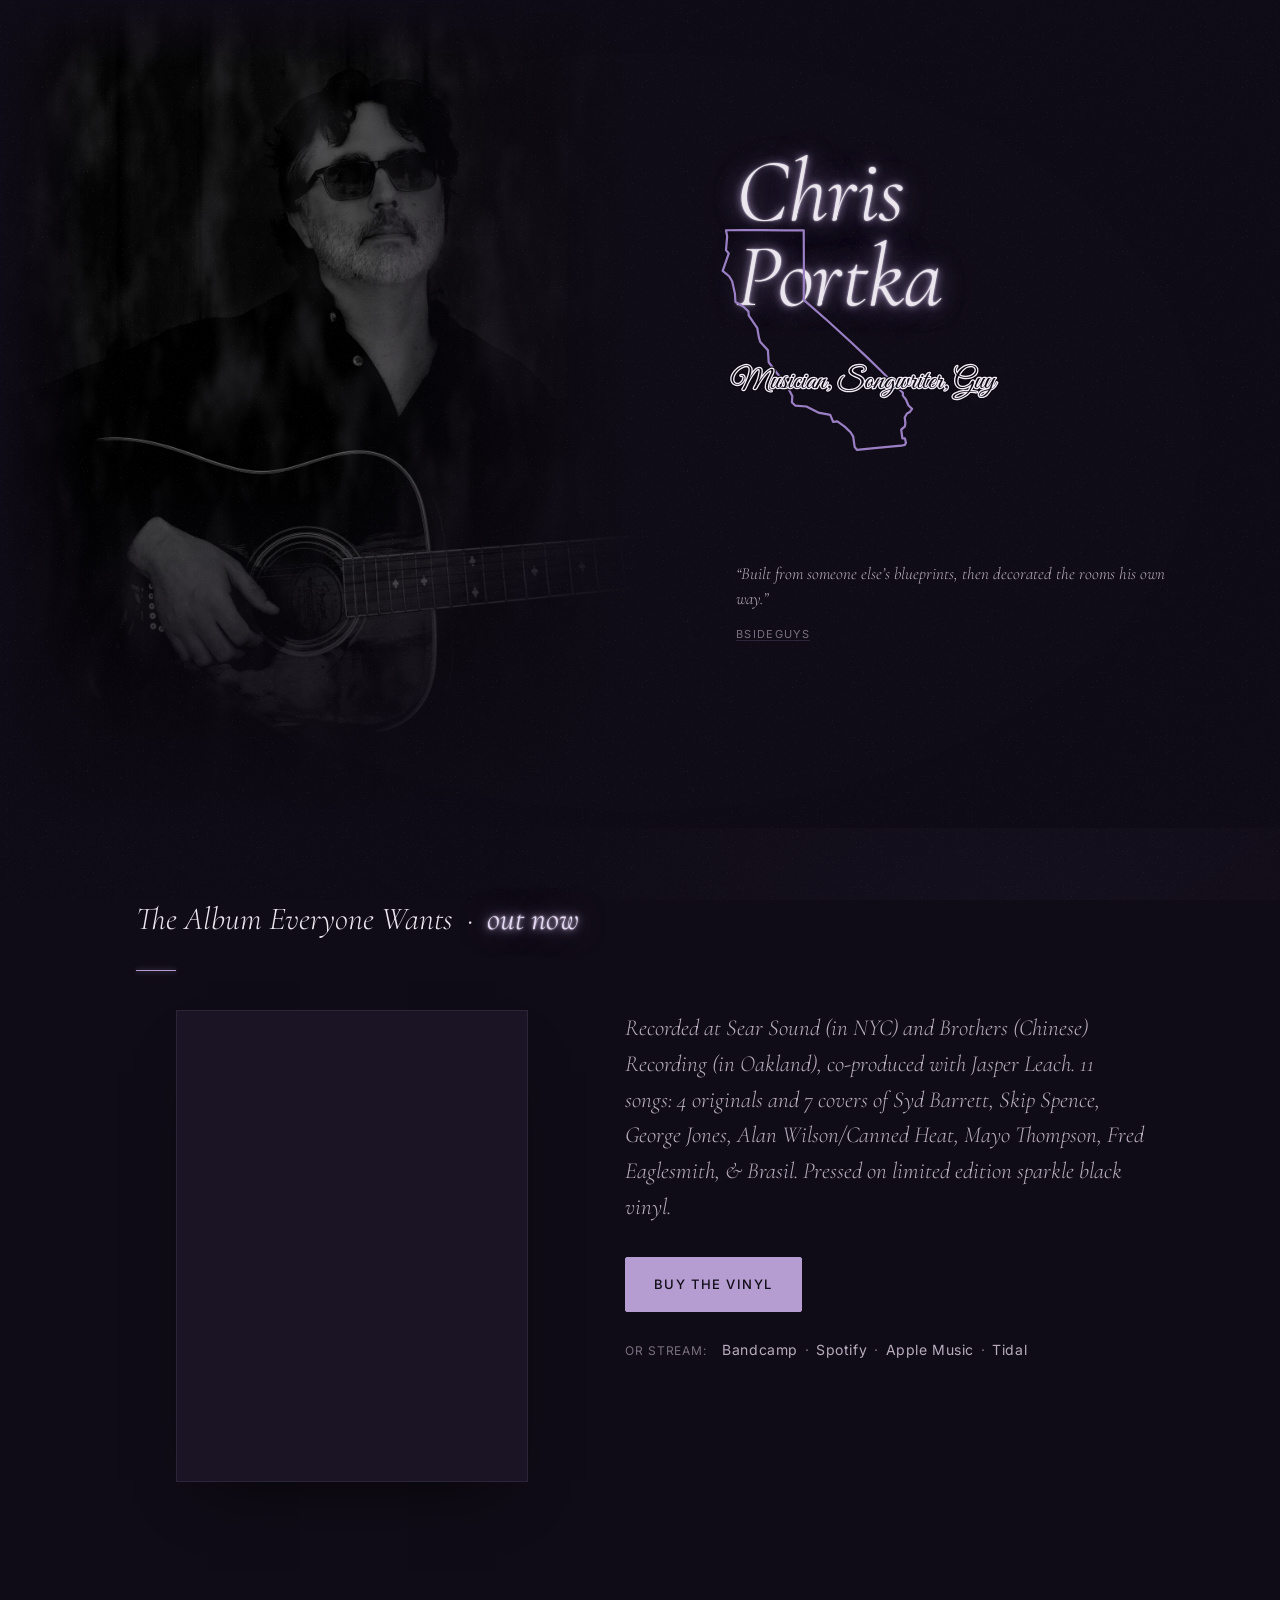
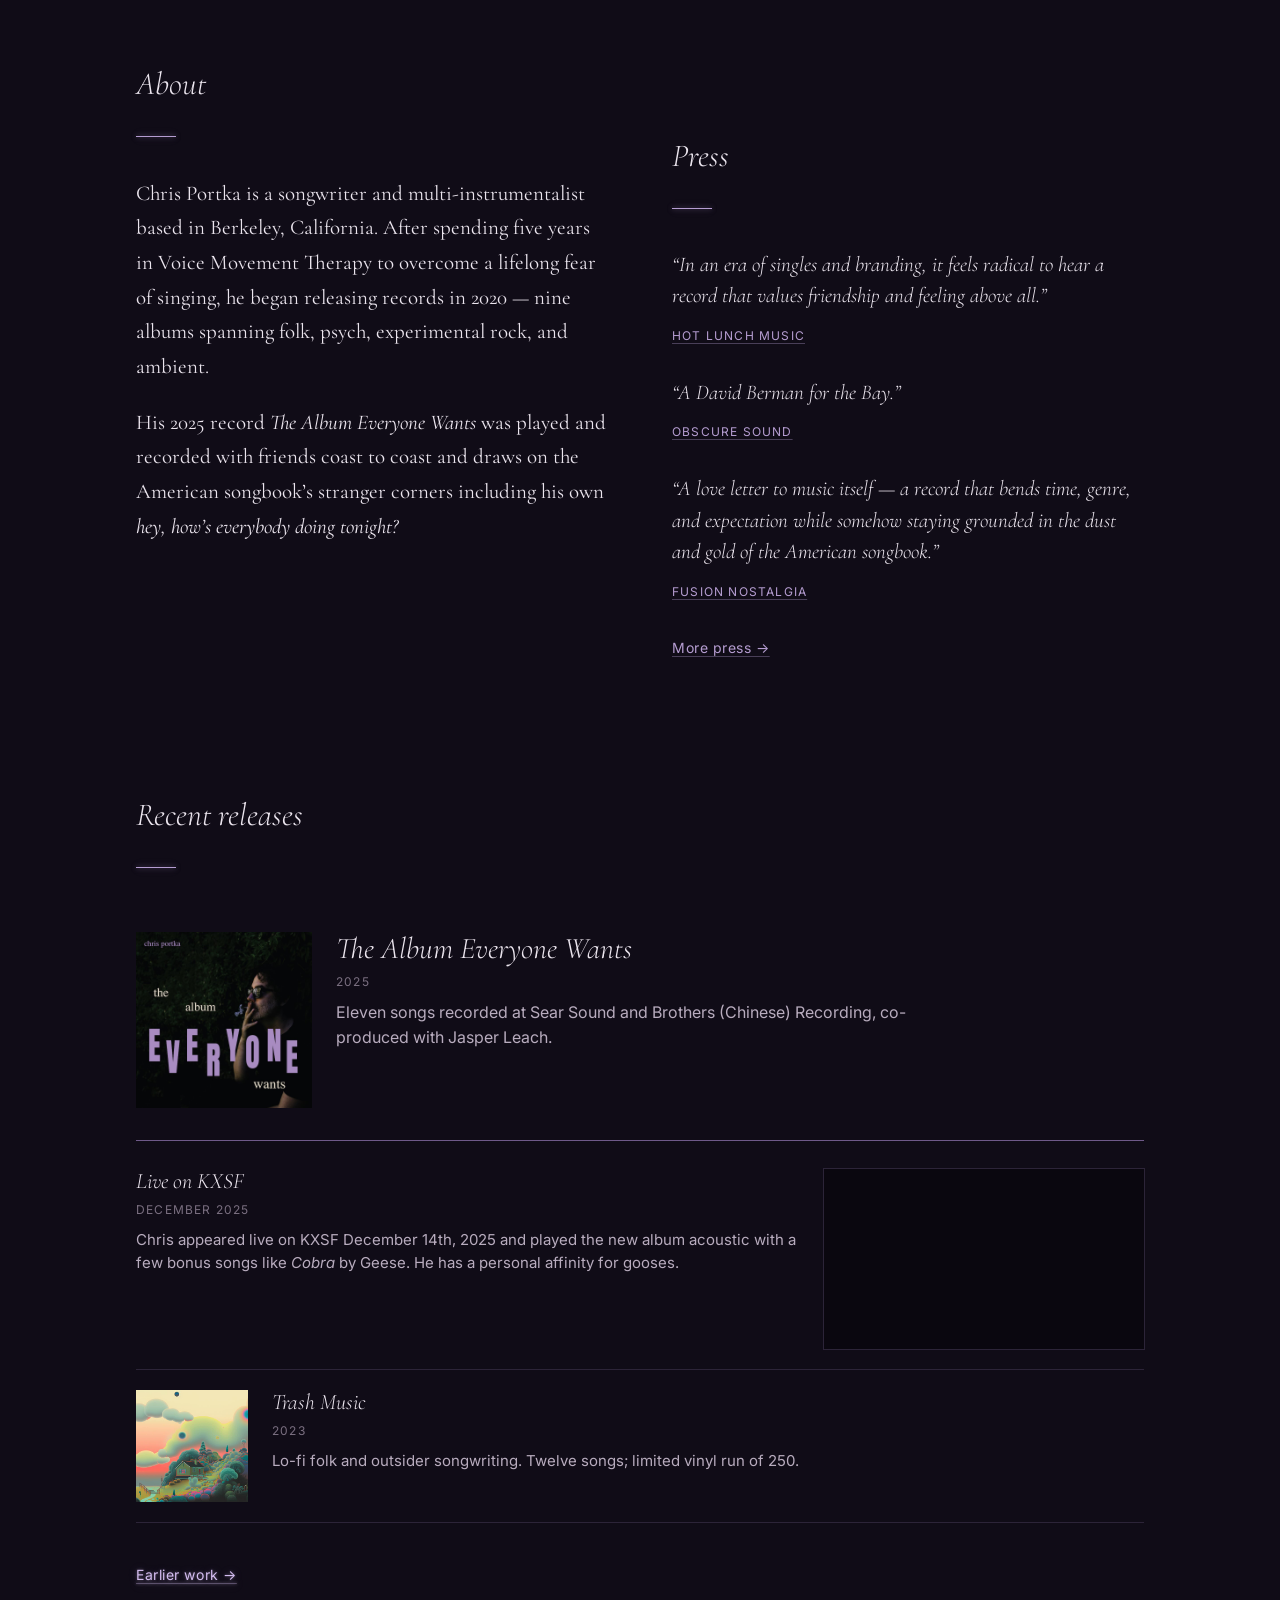
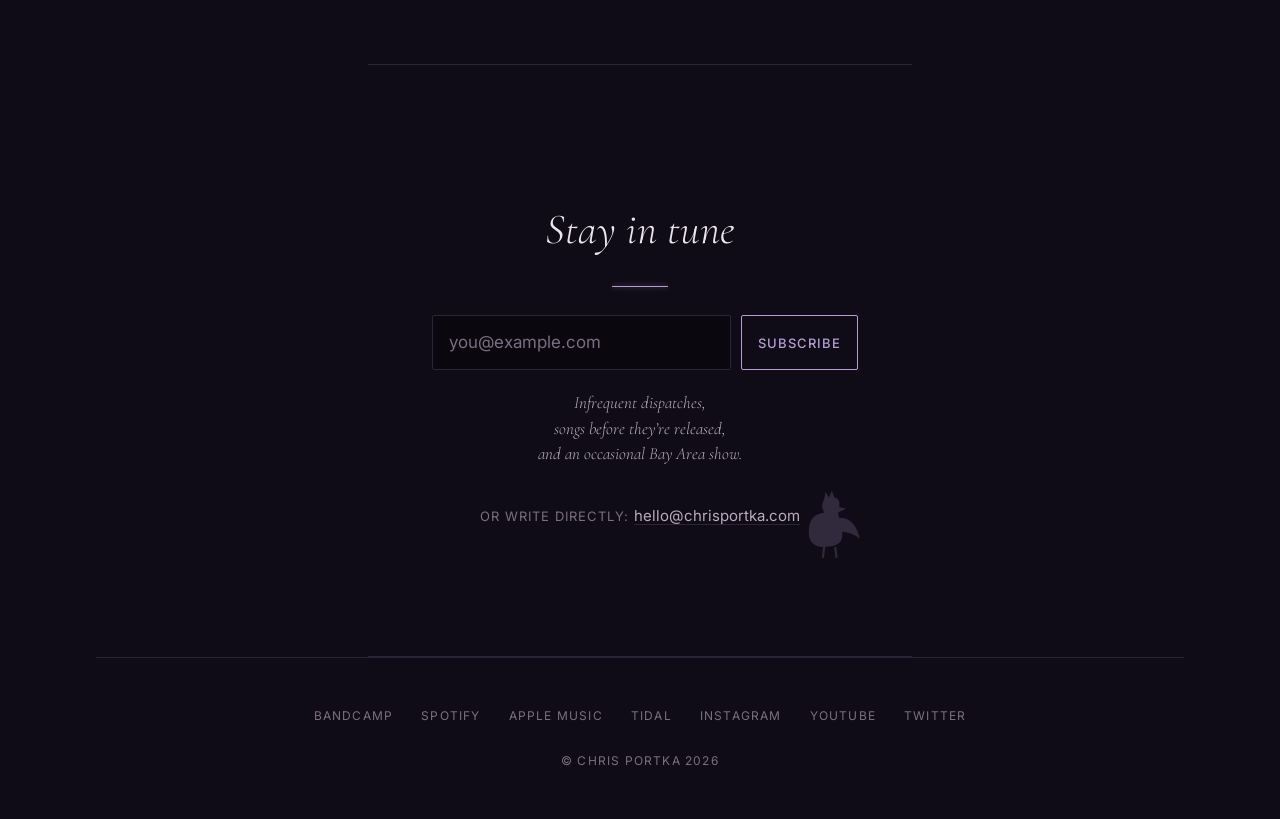
==== commit 0db56345: "Tagline font: Great Vibes, smaller, thinner bands (1.4.2) Dancing Script read too playful. The stick" ====
--- a/index.html
+++ b/index.html
@@ -36,7 +36,7 @@
 
   <link rel="preconnect" href="https://fonts.googleapis.com">
   <link rel="preconnect" href="https://fonts.gstatic.com" crossorigin>
-  <link href="https://fonts.googleapis.com/css2?family=Cormorant+Garamond:ital,wght@0,300;0,400;0,500;1,300;1,400;1,500&family=Dancing+Script:wght@700&family=Inter:wght@400;500&display=swap" rel="stylesheet">
+  <link href="https://fonts.googleapis.com/css2?family=Cormorant+Garamond:ital,wght@0,300;0,400;0,500;1,300;1,400;1,500&family=Great+Vibes&family=Inter:wght@400;500&display=swap" rel="stylesheet">
 
   <link rel="stylesheet" href="/assets/style.css">
 
--- a/assets/style.css
+++ b/assets/style.css
@@ -660,21 +660,22 @@
   89.5% { opacity: 0; transform: translate(12px,4px) scale(0.4); }
   100% { opacity: 0; transform: translate(0,0) scale(0.4); }
 }
-/* Sticker tagline — "Musician, Songwriter, Guy" in a flowing cursive as
-   black core / white band / black rim, like a die-cut sticker slapped
-   over the neon. Three stacked copies because SVG text takes one stroke
-   each; rounded joins keep the bands smooth. Dancing Script 700 is the
-   heaviest of the pretty cursives, so the counters survive the band. */
+/* Sticker tagline — "Musician, Songwriter, Guy" in Great Vibes as black
+   core / white band / black rim, like a die-cut sticker slapped over the
+   neon. Three stacked copies because SVG text takes one stroke each.
+   Great Vibes is a delicate calligraphic script, so the bands are thin
+   (2.5/4.6, vs 4.2/7.5 for a heavy face) — any thicker and the loops
+   and counters fill in. */
 .cali-tagline text {
-  font-family: "Dancing Script", "Brush Script MT", cursive;
-  font-weight: 700;
-  font-size: 31px;
+  font-family: "Great Vibes", "Brush Script MT", cursive;
+  font-weight: 400;
+  font-size: 27px;
   letter-spacing: 0;
   stroke-linejoin: round;
   stroke-linecap: round;
 }
-.cali-tagline .ct-outer { fill: none; stroke: #0a070f; stroke-width: 7.5; }
-.cali-tagline .ct-band  { fill: none; stroke: #f2ecf7; stroke-width: 4.2; }
+.cali-tagline .ct-outer { fill: none; stroke: #0a070f; stroke-width: 4.6; }
+.cali-tagline .ct-band  { fill: none; stroke: #f2ecf7; stroke-width: 2.5; }
 .cali-tagline .ct-core  { fill: #0a070f; }
 
 /* Red Room wink — the state's interior is a hidden B&W test pattern
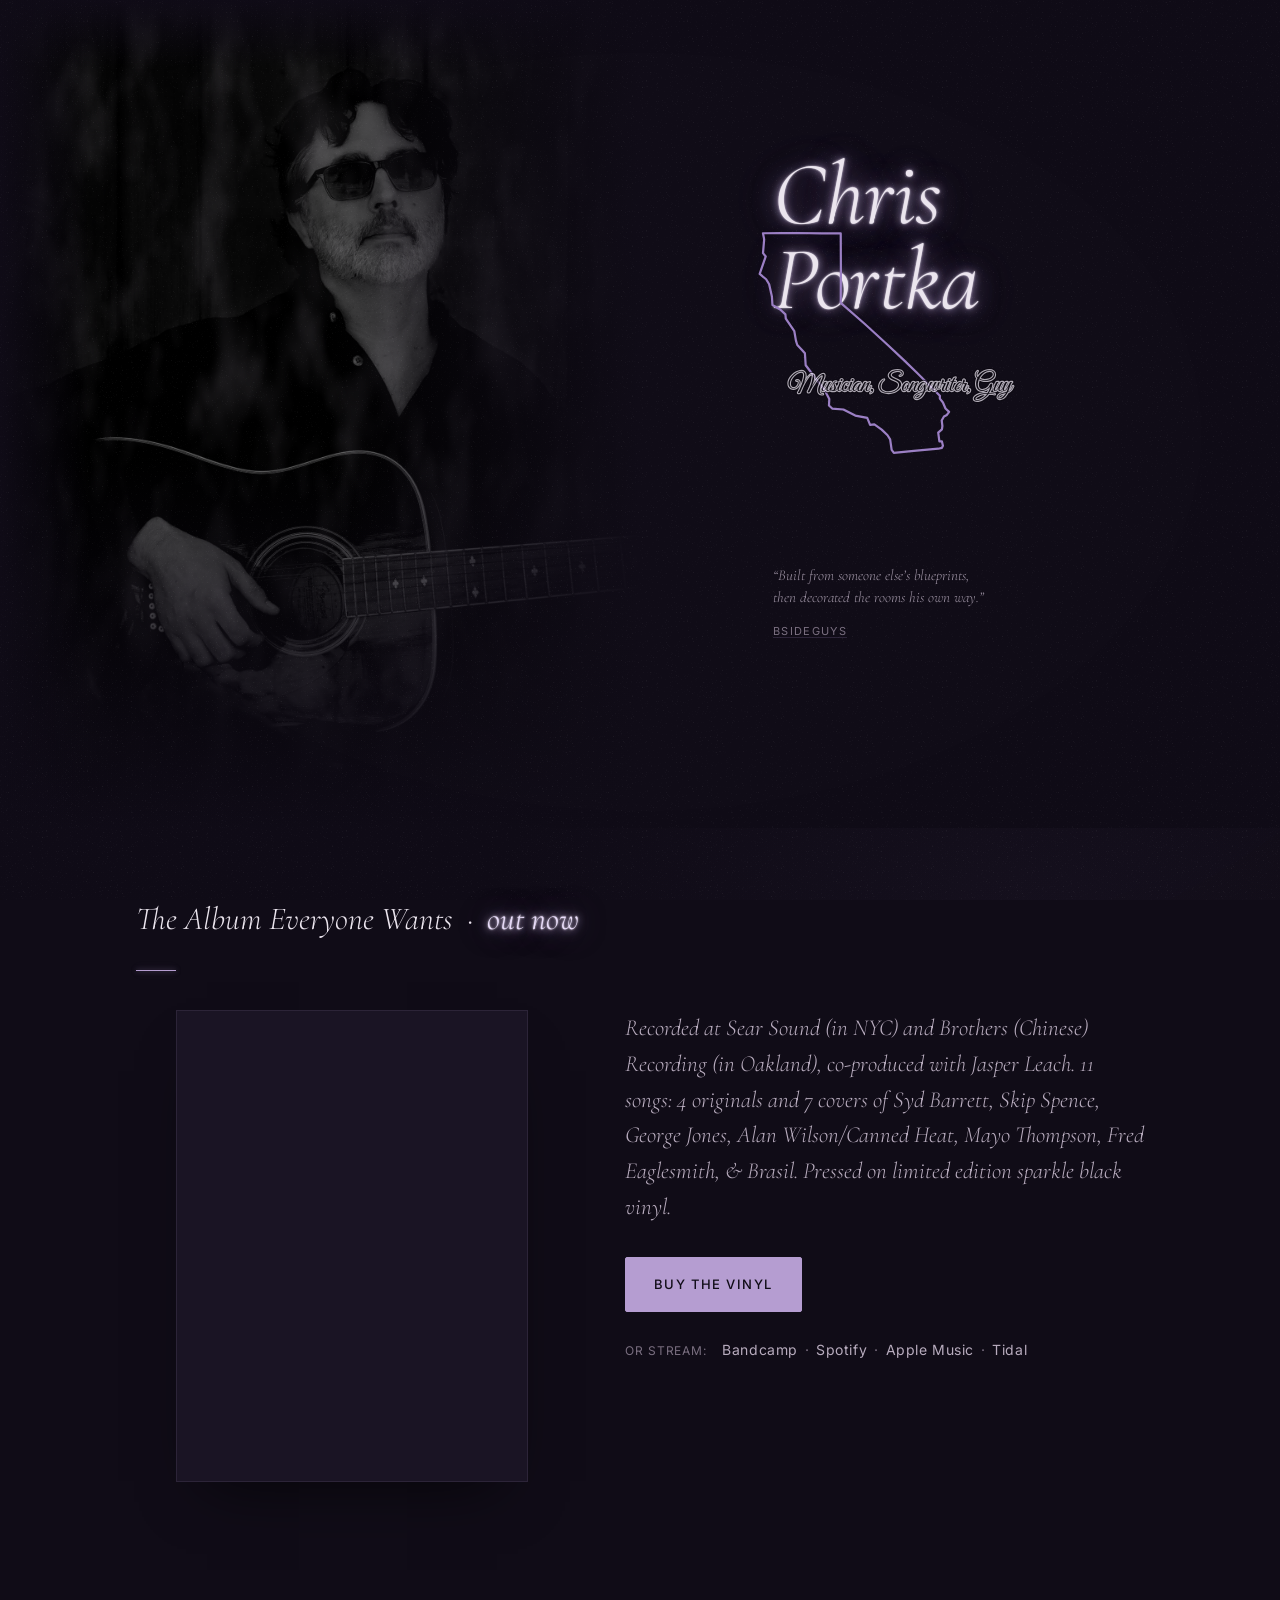
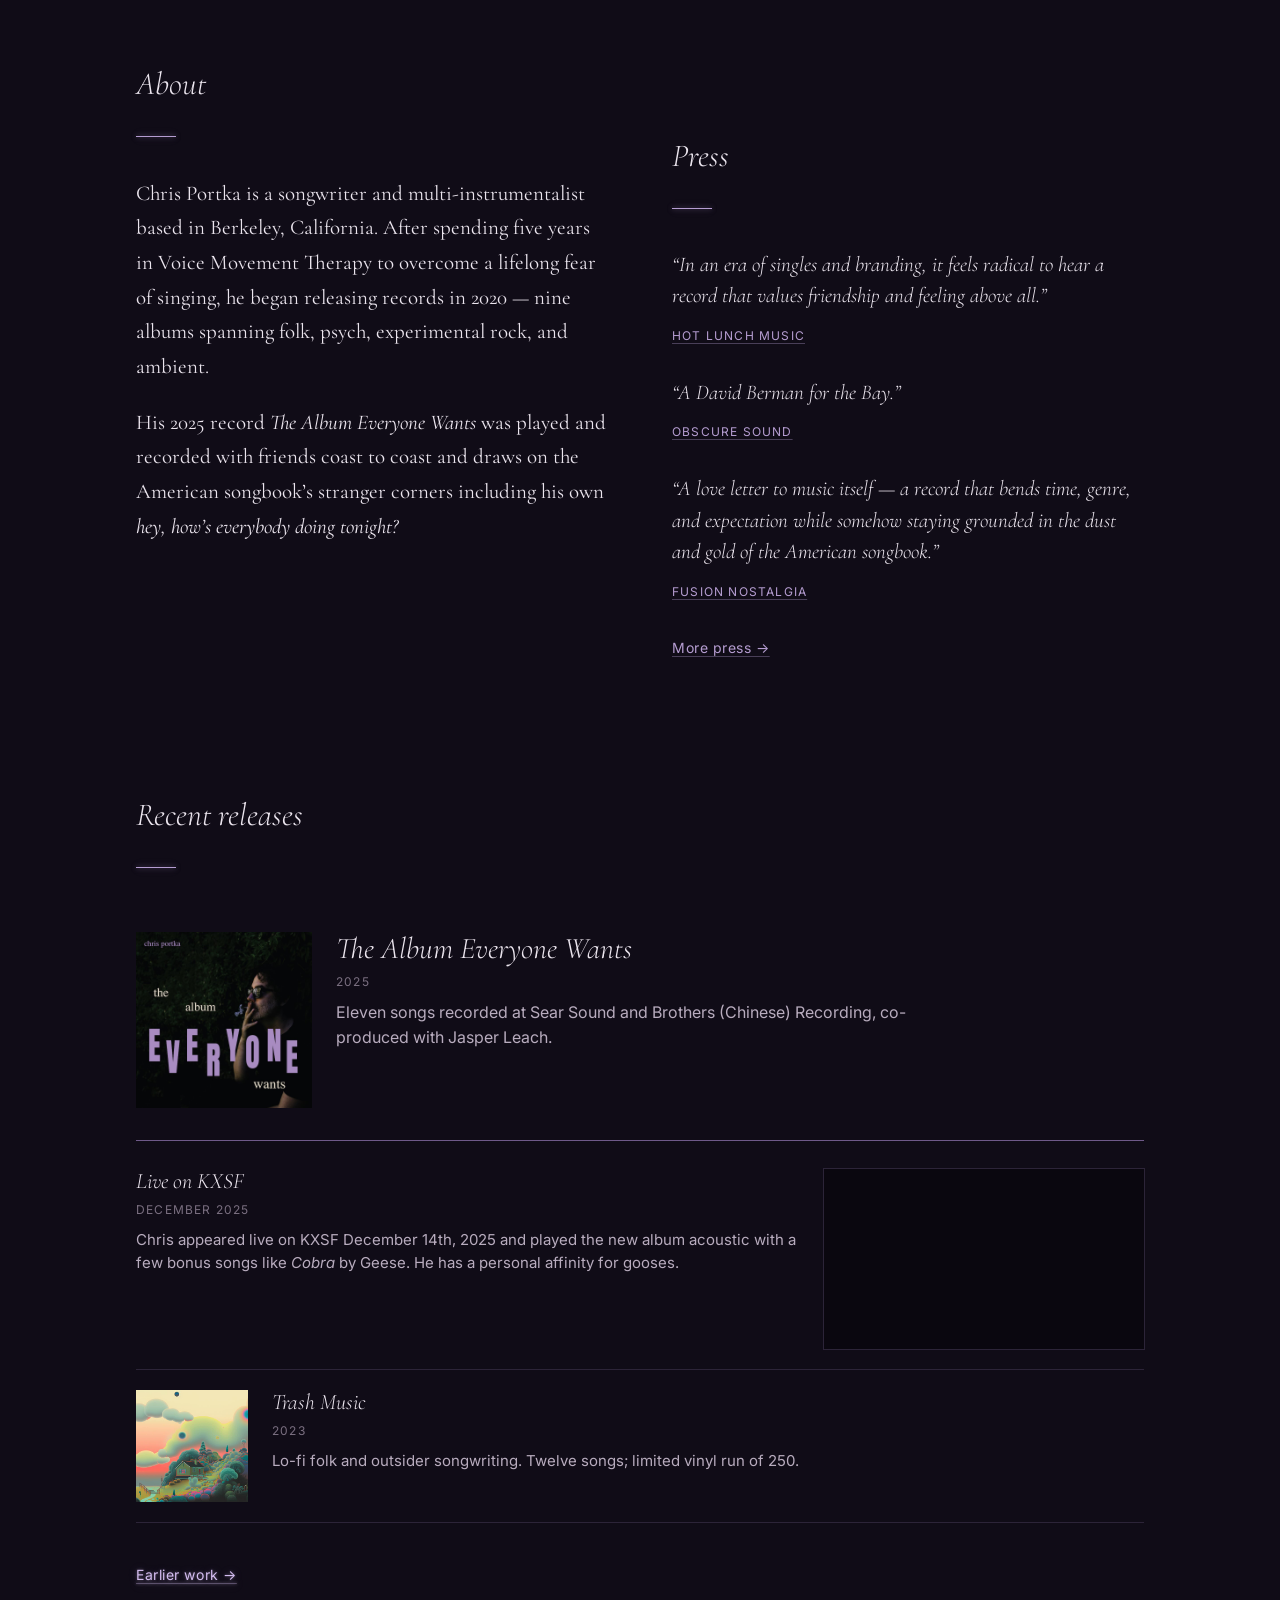
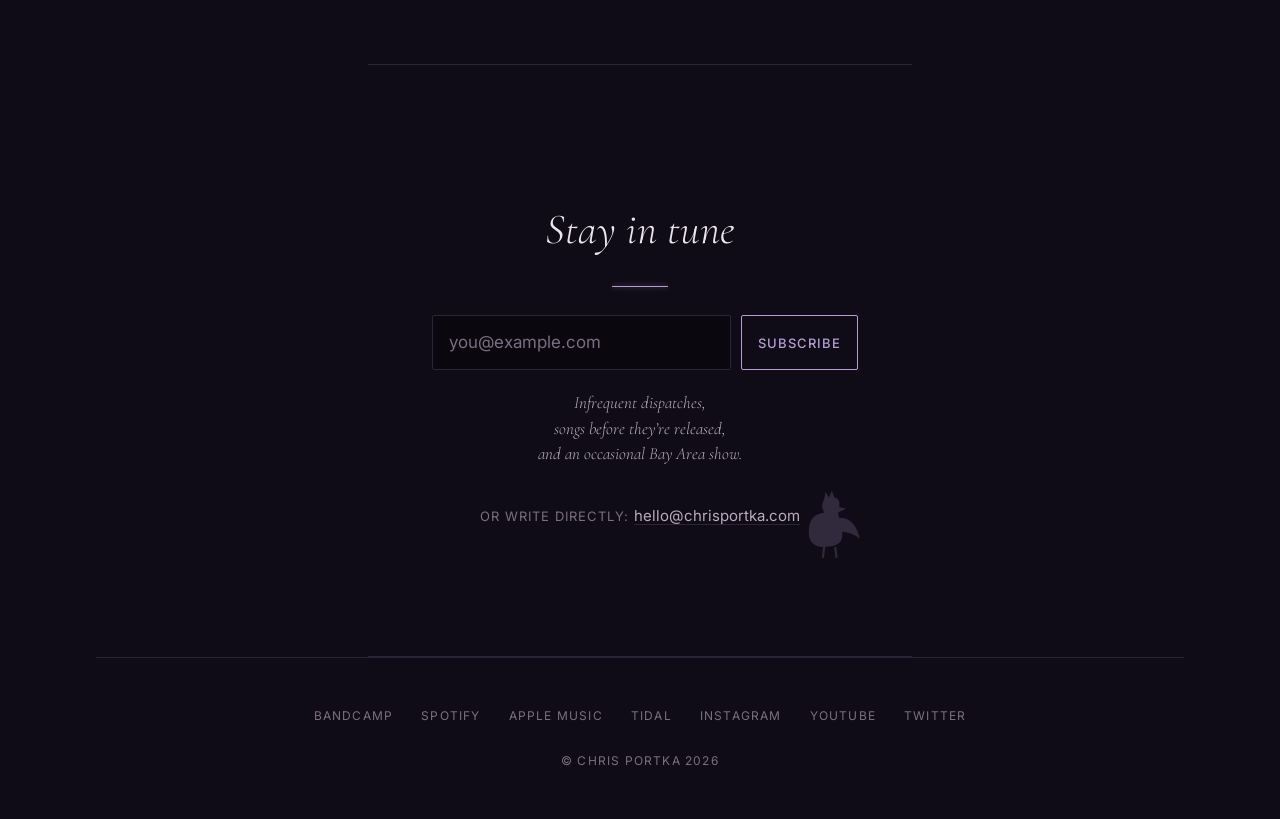
==== commit 9c31fafc: "Even out hero-quote weight across roulette draws (1.4.4) (#28) Reported: only the Berman quote looke" ====
--- a/index.html
+++ b/index.html
@@ -354,6 +354,9 @@
     var pick = Math.floor(Math.random() * pool.length);
     if (pick === 0) return;
     hero.querySelector('p').innerHTML = pool[pick].text;
+    // long quotes size down a notch (.hero-quote--long) so every draw
+    // carries the same whisper-weight as the short default quote
+    hero.classList.toggle('hero-quote--long', hero.querySelector('p').textContent.length > 60);
     hero.querySelector('cite a').textContent = pool[pick].source;
     var slot = slots[pick - 1], slotLink = slot.querySelector('cite a');
     slot.querySelector('blockquote p').innerHTML = pool[0].text;
--- a/assets/style.css
+++ b/assets/style.css
@@ -666,16 +666,18 @@
    Great Vibes is a delicate calligraphic script, so the bands are thin
    (2.5/4.6, vs 4.2/7.5 for a heavy face) — any thicker and the loops
    and counters fill in. */
+.cali-tagline { opacity: 0.7; }
 .cali-tagline text {
   font-family: "Great Vibes", "Brush Script MT", cursive;
   font-weight: 400;
-  font-size: 27px;
+  font-size: 23px;
   letter-spacing: 0;
   stroke-linejoin: round;
   stroke-linecap: round;
 }
-.cali-tagline .ct-outer { fill: none; stroke: #0a070f; stroke-width: 4.6; }
-.cali-tagline .ct-band  { fill: none; stroke: #f2ecf7; stroke-width: 2.5; }
+/* bands scale with the type: at 23px these keep the loops open */
+.cali-tagline .ct-outer { fill: none; stroke: #0a070f; stroke-width: 4; }
+.cali-tagline .ct-band  { fill: none; stroke: #f2ecf7; stroke-width: 2.15; }
 .cali-tagline .ct-core  { fill: #0a070f; }
 
 /* Red Room wink — the state's interior is a hidden B&W test pattern
@@ -745,9 +747,16 @@
   .hero-cali:focus-within .redroom { animation: none; opacity: 0; }
 }
 
+/* The roulette can land any of the four quotes here; the styling is
+   identical for all of them, but a 150-char quote wraps into a block
+   that LOOKS louder than the one-line Berman quote at the same size.
+   Cap the measure and let the roulette script mark long quotes
+   (.hero-quote--long) to size down a notch, so every draw carries the
+   same whisper-weight in the hero. */
 .hero-quote {
-  margin: 0 0 2rem;
+  margin: 0 auto 2rem;
   padding: 0;
+  max-width: 34ch;
 }
 .hero-quote p {
   font-family: var(--serif);
@@ -757,6 +766,11 @@
   line-height: 1.5;
   color: var(--ink-soft);
   margin: 0 0 0.4rem;
+  text-wrap: balance;
+}
+.hero-quote--long p {
+  font-size: 0.9375rem;
+  opacity: 0.85;
 }
 .hero-quote cite {
   font-size: 0.6875rem;
@@ -822,6 +836,8 @@
     padding: var(--gutter) clamp(2rem, 5vw, 5rem);
   }
   h1#name { font-size: clamp(4.5rem, 7vw, 8rem); }
+  /* left-aligned hero column: pin the capped quote block left */
+  .hero-quote { margin-left: 0; margin-right: 0; }
   .hero-cali {
     margin: calc(-1 * clamp(4.5rem, 7vw, 8rem) - 1.25rem) 0 2rem -1.5rem;
   }
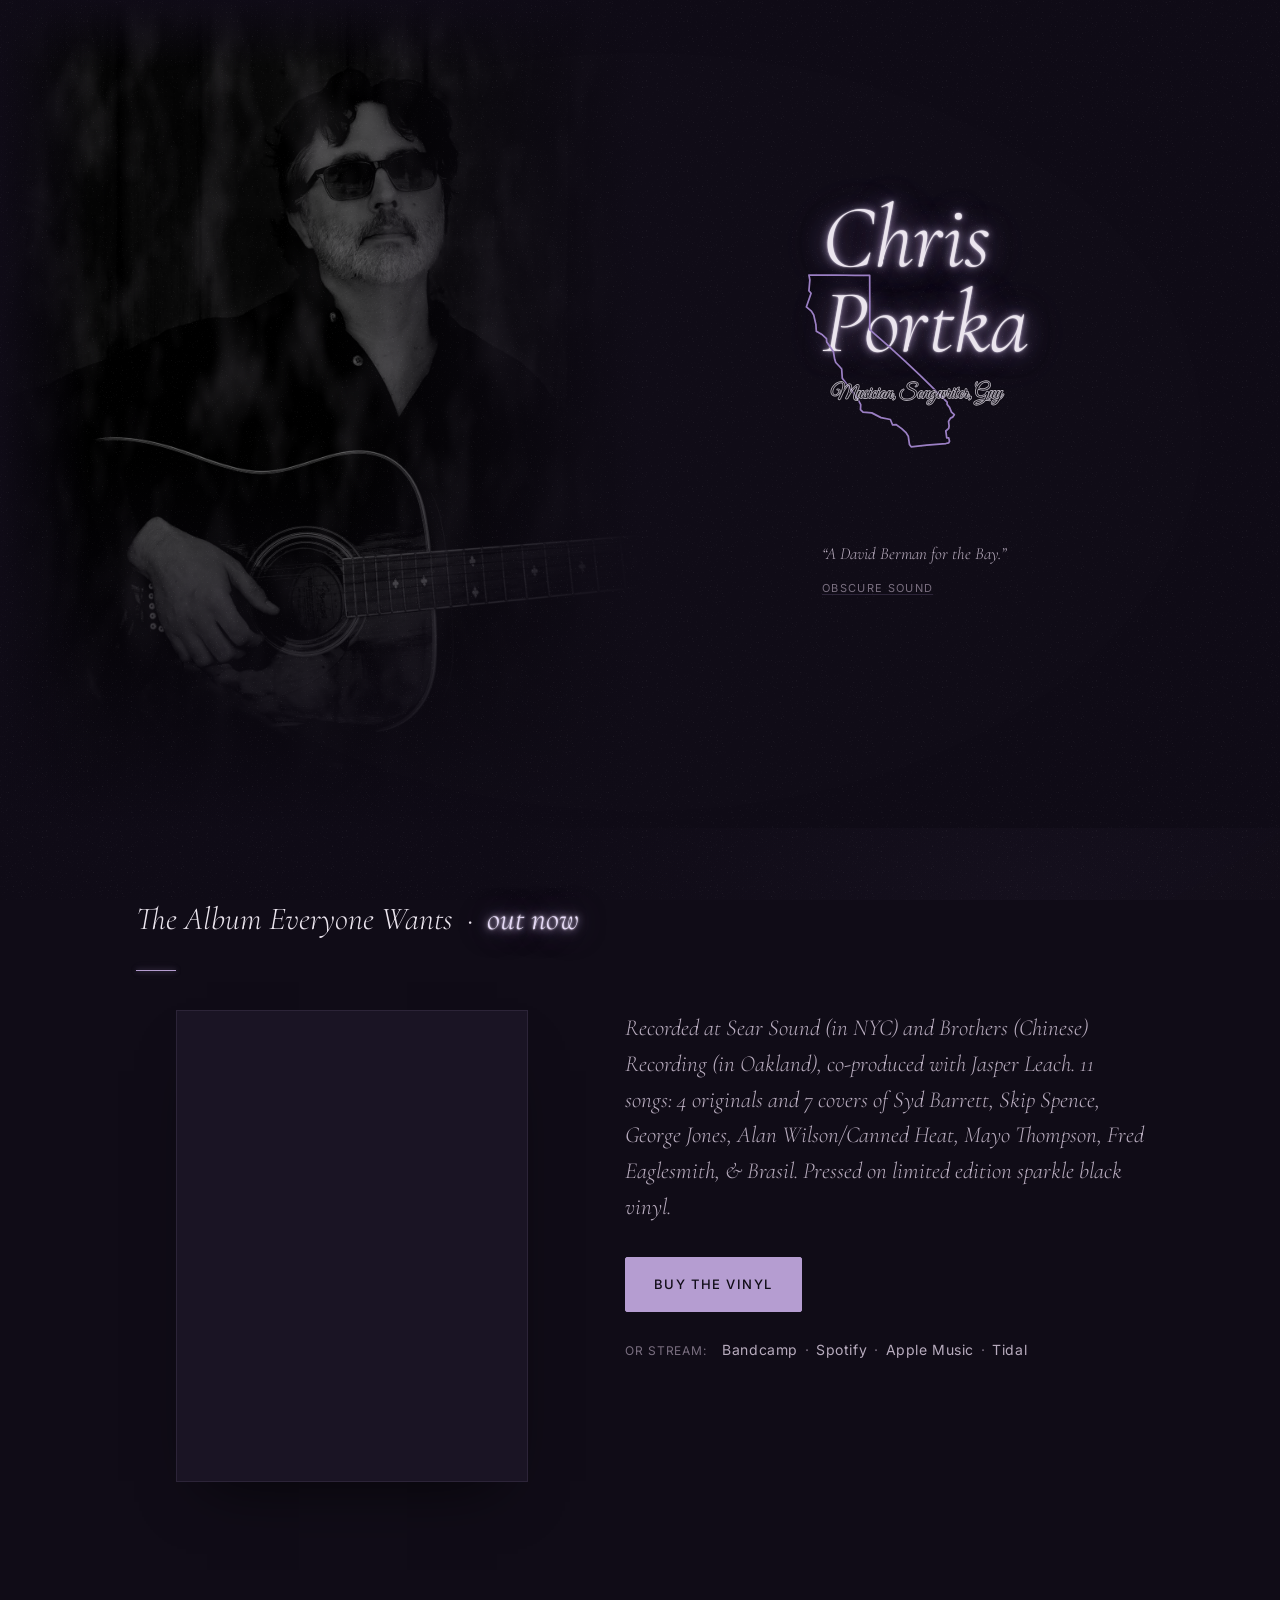
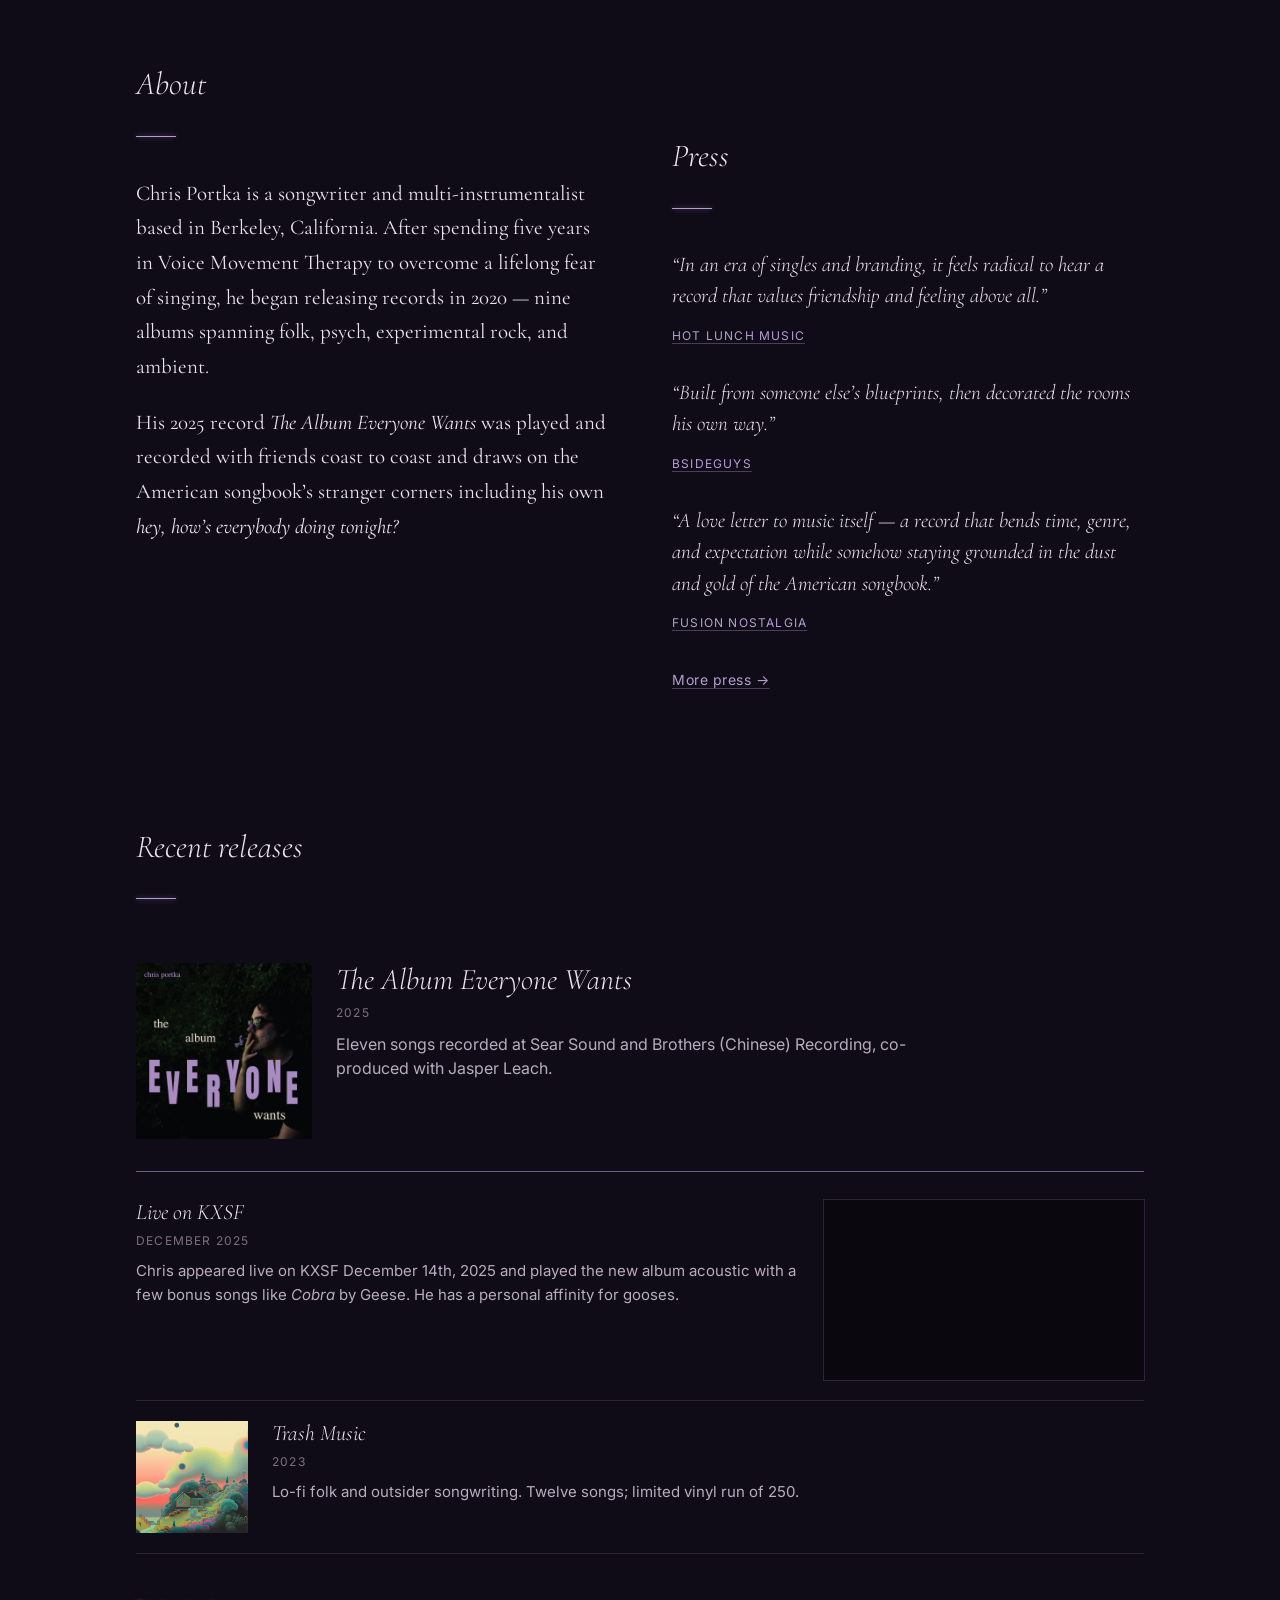
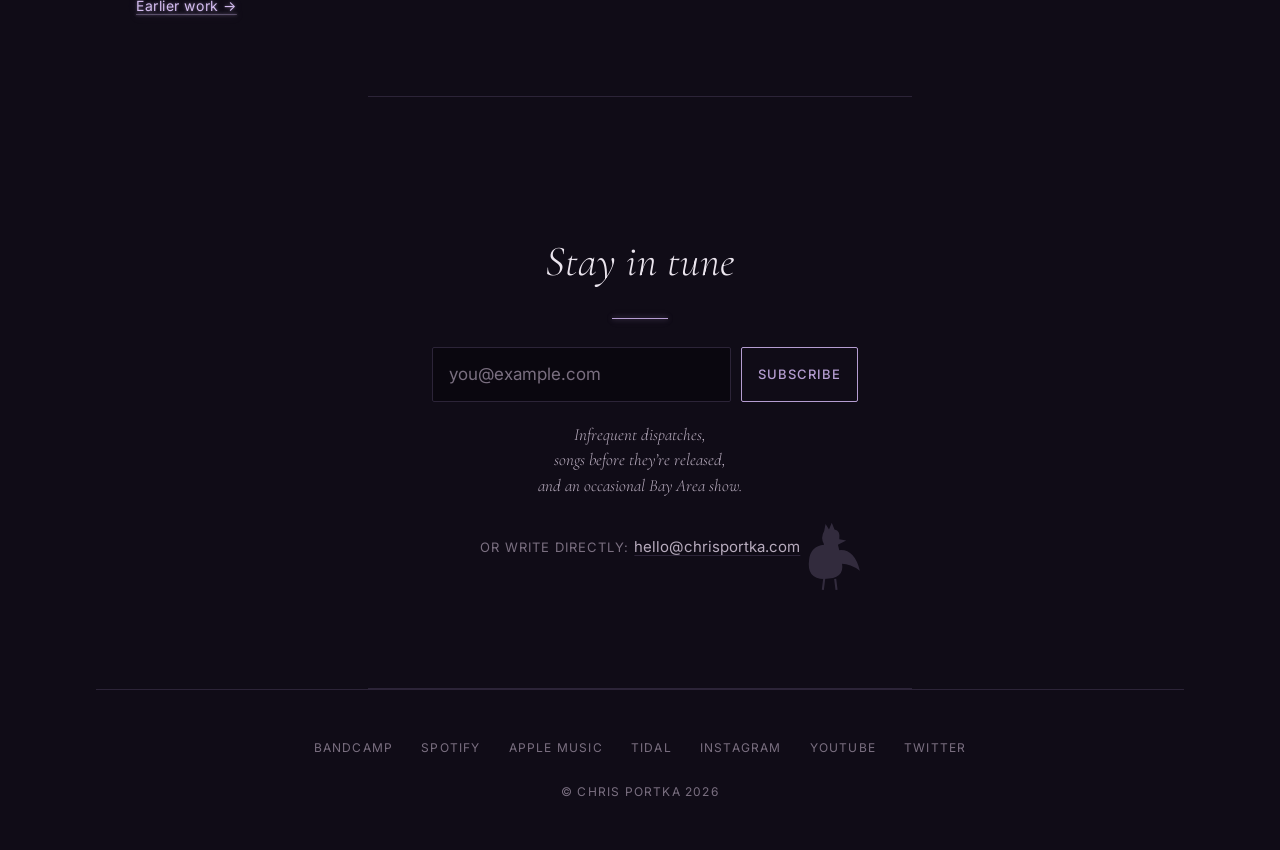
==== commit 283df25b: "Neon everywhere: subpage theme, angular bolts, hotter sparks, blacklight (1.5.0) Spreads the neon-no" ====
--- a/index.html
+++ b/index.html
@@ -240,6 +240,7 @@
               <path class="cali-spark cali-spark--3" d="M236 224 l5 4 l-2 -1 l7 5"/>
               <path class="cali-spark cali-spark--4" d="M236 224 l3 -7 l-1 3 l3 -7"/>
               <path class="cali-spark cali-spark--5" d="M236 224 l7 2 l-2 -2 l8 4"/>
+              <path class="cali-bolt" d="M236 224 l9 -3 l-4 4 l13 -2 l-5 5 l15 1"/>
             </g>
           </g>
           <!-- sticker-style tagline: black core / white band / black rim,
@@ -260,7 +261,7 @@
 
   <!-- ================= CURRENT RELEASE ================= -->
   <section id="release" class="release" aria-labelledby="release-heading">
-    <h2 id="release-heading" class="section-heading">The Album Everyone Wants &nbsp;&middot;&nbsp; <span class="neon-outnow">out now<span class="sign-spark sign-spark--1" aria-hidden="true"></span><span class="sign-spark sign-spark--2" aria-hidden="true"></span><span class="sign-spark sign-spark--3" aria-hidden="true"></span><span class="sign-spark sign-spark--4" aria-hidden="true"></span><span class="sign-spark sign-spark--5" aria-hidden="true"></span><span class="sign-spark sign-spark--6" aria-hidden="true"></span><span class="sign-spark sign-spark--7" aria-hidden="true"></span></span></h2>
+    <h2 id="release-heading" class="section-heading">The Album Everyone Wants &nbsp;&middot;&nbsp; <span class="neon-outnow">out now<span class="sign-spark sign-spark--1" aria-hidden="true"></span><span class="sign-spark sign-spark--2" aria-hidden="true"></span><span class="sign-spark sign-spark--3" aria-hidden="true"></span><span class="sign-spark sign-spark--4" aria-hidden="true"></span><span class="sign-spark sign-spark--5" aria-hidden="true"></span><span class="sign-spark sign-spark--6" aria-hidden="true"></span><span class="sign-spark sign-spark--7" aria-hidden="true"></span><span class="sign-bolt sign-bolt--now" aria-hidden="true"></span></span></h2>
 
     <div class="release-grid">
       <figure class="album-cover">
@@ -415,7 +416,7 @@
     </ol>
 
     <p class="full-disco">
-      <a href="/earlier-work" class="arrow-link neon-dying">Earlier work &rarr;<span class="sign-spark sign-spark--d1" aria-hidden="true"></span><span class="sign-spark sign-spark--d2" aria-hidden="true"></span></a>
+      <a href="/earlier-work" class="arrow-link neon-dying">Earlier work &rarr;<span class="sign-spark sign-spark--d1" aria-hidden="true"></span><span class="sign-spark sign-spark--d2" aria-hidden="true"></span><span class="sign-bolt sign-bolt--dying" aria-hidden="true"></span></a>
     </p>
   </section>
 
--- a/assets/style.css
+++ b/assets/style.css
@@ -456,7 +456,10 @@
   height: 0.075em;
   border-radius: 0.04em;
   background: linear-gradient(90deg, rgba(248, 241, 255, 0) 0%, #f8f1ff 45%, #ffffff 100%);
-  box-shadow: 0 0 4px rgba(244, 236, 255, 0.9), 0 0 9px rgba(181, 157, 209, 0.6);
+  box-shadow:
+    0 0 5px rgba(255, 255, 255, 1),
+    0 0 12px rgba(212, 189, 240, 0.9),
+    0 0 22px rgba(181, 157, 209, 0.5);
   opacity: 0;
   transform-origin: left center;
   pointer-events: none;
@@ -526,6 +529,137 @@
   79% { opacity: 0; transform: rotate(18deg) translateX(1.4em) scaleX(0.25); }
   100% { opacity: 0; transform: rotate(18deg) translateX(0) scaleX(0.3); }
 }
+/* Angular lightning bolt that cracks off a sign when it shorts — a
+   jagged clip-path shard with a hard double-flash. drop-shadow (not
+   box-shadow) so the glow follows the bolt's shape. */
+.sign-bolt {
+  position: absolute;
+  top: -0.2em;
+  right: -0.55em;
+  width: 1.1em;
+  height: 1.1em;
+  background: linear-gradient(135deg, #ffffff 20%, #d4bdf0 100%);
+  clip-path: polygon(0% 0%, 42% 30%, 28% 36%, 68% 64%, 52% 70%, 100% 100%, 44% 62%, 58% 55%, 18% 30%, 32% 24%);
+  filter: drop-shadow(0 0 3px rgba(255, 255, 255, 1)) drop-shadow(0 0 8px rgba(181, 157, 209, 0.85));
+  opacity: 0;
+  transform-origin: top left;
+  pointer-events: none;
+}
+.sign-bolt--now   { animation: bolt-now 6.5s linear infinite; }
+.sign-bolt--dying { animation: bolt-dying 8s linear infinite; width: 0.95em; height: 0.95em; top: -0.25em; right: -0.4em; }
+@keyframes bolt-now {
+  0%, 76.5% { opacity: 0; transform: scale(0.2) rotate(8deg); }
+  77.2% { opacity: 1; transform: scale(1) rotate(0deg); }
+  78% { opacity: 0.1; transform: scale(1.02); }
+  79% { opacity: 0.95; transform: scale(1.18) rotate(-5deg); }
+  81.5% { opacity: 0; transform: scale(0.95); }
+  100% { opacity: 0; transform: scale(0.2) rotate(8deg); }
+}
+@keyframes bolt-dying {
+  0%, 69.5% { opacity: 0; transform: scale(0.2); }
+  70.5% { opacity: 1; transform: scale(1) rotate(6deg); }
+  71.5% { opacity: 0.15; transform: scale(1.03); }
+  72.5% { opacity: 0.9; transform: scale(1.2) rotate(-6deg); }
+  74.5% { opacity: 0; transform: scale(1); }
+  100% { opacity: 0; transform: scale(0.2); }
+}
+
+/* Neon utility for small links and kickers on the subpages — a lit
+   accent glow with one rare dip per cycle. Doubled class beats the
+   later element-scoped rules (.back-link a, .press-inquiries) without
+   resorting to !important. */
+.neon-link.neon-link {
+  color: var(--accent-bright);
+  text-decoration-color: rgba(212, 189, 240, 0.35);
+  text-shadow:
+    0 0 4px rgba(212, 189, 240, 0.55),
+    0 0 10px rgba(181, 157, 209, 0.35);
+  animation: neon-link 8s ease-in-out infinite;
+}
+a.neon-link.neon-link:hover { color: #f0e7fb; }
+@keyframes neon-link {
+  0%, 57%, 61%, 100% { opacity: 1; }
+  59% { opacity: 0.55; }
+}
+
+/* Blacklight — the hidden Proto Play doorway. Deep purple that barely
+   rises off the dark, with a UV-violet halo; the link warms under the
+   lamp on hover. Deliberately dim: it's an easter egg, not navigation. */
+.blacklight.blacklight {
+  color: #4a3670;
+  text-shadow:
+    0 0 8px rgba(124, 77, 255, 0.30),
+    0 0 18px rgba(94, 44, 165, 0.22);
+}
+.blacklight a {
+  color: #6a4bad;
+  text-decoration-color: rgba(124, 77, 255, 0.35);
+  text-shadow:
+    0 0 6px rgba(124, 77, 255, 0.5),
+    0 0 14px rgba(124, 77, 255, 0.3);
+}
+.blacklight a:hover {
+  color: #8f6fff;
+  text-shadow:
+    0 0 8px rgba(143, 111, 255, 0.85),
+    0 0 20px rgba(124, 77, 255, 0.55);
+}
+
+/* 404 — the most broken sign on the site. Violent fritz: long dark
+   sags, rapid stutters, a hard flare, sparks and a bolt of its own. */
+.neon-404 {
+  position: relative;
+  display: inline-block;
+  text-shadow:
+    0 0 2px rgba(248, 242, 255, 0.9),
+    0 0 9px rgba(212, 189, 240, 0.7),
+    0 0 24px rgba(181, 157, 209, 0.5);
+  animation: neon-404 3.8s linear infinite;
+}
+@keyframes neon-404 {
+  0%, 100% { opacity: 0.6; text-shadow: 0 0 2px rgba(212, 189, 240, 0.3), 0 0 6px rgba(181, 157, 209, 0.18); }
+  8% { opacity: 1; text-shadow: 0 0 2px rgba(248, 242, 255, 0.9), 0 0 9px rgba(212, 189, 240, 0.7), 0 0 24px rgba(181, 157, 209, 0.5); }
+  11% { opacity: 0.45; text-shadow: none; }
+  13% { opacity: 0.95; text-shadow: 0 0 2px rgba(248, 242, 255, 0.9), 0 0 9px rgba(212, 189, 240, 0.7), 0 0 24px rgba(181, 157, 209, 0.5); }
+  15% { opacity: 0.5; text-shadow: none; }
+  17%, 42% { opacity: 0.85; text-shadow: 0 0 2px rgba(212, 189, 240, 0.5), 0 0 8px rgba(181, 157, 209, 0.3); }
+  45% { opacity: 0.45; text-shadow: none; }
+  47% {
+    opacity: 1;
+    text-shadow:
+      0 0 3px rgba(255, 253, 255, 1),
+      0 0 12px rgba(228, 210, 250, 0.95),
+      0 0 30px rgba(198, 174, 226, 0.7);
+  }
+  50% { opacity: 0.5; text-shadow: none; }
+  52%, 74% { opacity: 0.7; text-shadow: 0 0 2px rgba(212, 189, 240, 0.4), 0 0 7px rgba(181, 157, 209, 0.25); }
+  77% { opacity: 0.45; }
+  79% { opacity: 0.9; text-shadow: 0 0 2px rgba(248, 242, 255, 0.8), 0 0 9px rgba(212, 189, 240, 0.6); }
+  82% { opacity: 0.6; }
+}
+.sign-spark--404a { animation-name: spark-404a; animation-duration: 3.8s; }
+.sign-spark--404b { animation-name: spark-404b; animation-duration: 3.8s; top: 0.25em; width: 0.4em; }
+.sign-bolt--404   { animation: bolt-404 3.8s linear infinite; }
+@keyframes spark-404a {
+  0%, 45.5% { opacity: 0; transform: rotate(-45deg) translateX(0) scaleX(0.3); }
+  47% { opacity: 1; transform: rotate(-45deg) translateX(0.15em) scaleX(1); }
+  56% { opacity: 0; transform: rotate(-45deg) translateX(1.8em) scaleX(0.3); }
+  100% { opacity: 0; transform: rotate(-45deg) translateX(0) scaleX(0.3); }
+}
+@keyframes spark-404b {
+  0%, 46% { opacity: 0; transform: rotate(10deg) translateX(0) scaleX(0.3); }
+  47.5% { opacity: 0.95; transform: rotate(10deg) translateX(0.2em) scaleX(0.95); }
+  57% { opacity: 0; transform: rotate(10deg) translateX(1.6em) scaleX(0.25); }
+  100% { opacity: 0; transform: rotate(10deg) translateX(0) scaleX(0.3); }
+}
+@keyframes bolt-404 {
+  0%, 45.5% { opacity: 0; transform: scale(0.2) rotate(8deg); }
+  46.5% { opacity: 1; transform: scale(1) rotate(0deg); }
+  47.5% { opacity: 0.15; transform: scale(1.02); }
+  48.5% { opacity: 0.95; transform: scale(1.2) rotate(-6deg); }
+  51% { opacity: 0; transform: scale(0.95); }
+  100% { opacity: 0; transform: scale(0.2) rotate(8deg); }
+}
 /* California outline + "Musician, Songwriter, Guy" tagline overlay.
    The name is forced onto two lines ("Chris" / "Portka"). The state's
    top vertex pulls up by one line of the name (calc'd against the
@@ -601,15 +735,41 @@
 .cali-spark {
   fill: none;
   stroke: #f6eeff;
-  stroke-width: 1.7;
+  stroke-width: 2;
   stroke-linecap: round;
   stroke-linejoin: round;
   transform-box: fill-box;
   transform-origin: left center;
   opacity: 0;
-  filter: drop-shadow(0 0 2px rgba(244, 236, 255, 1))
-          drop-shadow(0 0 5px rgba(181, 157, 209, 0.75));
+  filter: drop-shadow(0 0 3px rgba(255, 255, 255, 1))
+          drop-shadow(0 0 7px rgba(212, 189, 240, 0.9))
+          drop-shadow(0 0 14px rgba(181, 157, 209, 0.5));
   animation: cali-spark-1 7s linear infinite;
+}
+/* a bigger angular bolt that cracks off the corner at the big flares */
+.cali-bolt {
+  fill: none;
+  stroke: #ffffff;
+  stroke-width: 2.1;
+  stroke-linejoin: miter;
+  stroke-linecap: round;
+  transform-box: fill-box;
+  transform-origin: left center;
+  opacity: 0;
+  filter: drop-shadow(0 0 3px rgba(255, 255, 255, 1))
+          drop-shadow(0 0 9px rgba(181, 157, 209, 0.85));
+  animation: cali-bolt 7s linear infinite;
+}
+@keyframes cali-bolt {
+  0%, 48.5% { opacity: 0; transform: scale(0.15); }
+  49.3% { opacity: 1; transform: scale(1); }
+  50.2% { opacity: 0.1; transform: scale(1.05); }
+  51% { opacity: 0.95; transform: scale(1.25) rotate(6deg); }
+  53% { opacity: 0; transform: scale(1.1); }
+  81.5% { opacity: 0; transform: scale(0.15); }
+  82.3% { opacity: 0.9; transform: scale(0.95) rotate(-4deg); }
+  84% { opacity: 0; transform: scale(0.85); }
+  100% { opacity: 0; transform: scale(0.15); }
 }
 .cali-spark--2 { animation-name: cali-spark-2; }
 .cali-spark--3 { animation-name: cali-spark-3; }
@@ -727,9 +887,14 @@
   /* Hold the new neon touches still, keeping their lit resting state. */
   h1#name,
   .neon-outnow,
+  .album-title,
+  .neon-link,
   .section-heading::after { animation: none; }
+  .neon-404 { animation: none; opacity: 0.85; }
   .cali-spark,
+  .cali-bolt,
   .sign-spark,
+  .sign-bolt,
   .lore { animation: none; opacity: 0; }
   /* !important is load-bearing: the hover/focus trigger rules appear
      later in the file with equal specificity, and the global
@@ -865,6 +1030,15 @@
   letter-spacing: -0.005em;
   margin: 0 0 0.5rem;
   color: var(--ink);
+  /* subpage headers carry the homepage's neon-sign glow + buzz
+     (name-neon keyframes are shared with h1#name) */
+  text-shadow:
+    0 0 2px rgba(248, 242, 255, 0.9),
+    0 0 9px rgba(212, 189, 240, 0.75),
+    0 0 24px rgba(181, 157, 209, 0.55),
+    0 0 48px rgba(181, 157, 209, 0.32),
+    0 0 90px rgba(181, 157, 209, 0.18);
+  animation: name-neon 9s ease-in-out infinite;
 }
 .album-kicker {
   font-size: 0.8125rem;
@@ -1500,9 +1674,13 @@
 
 .press-divider {
   border: 0;
-  border-top: 1px solid var(--rule);
+  border-top: 1px solid var(--accent-deep);
   max-width: var(--measure);
   margin: 3.5rem 0;
+  /* quiet lit tube between press sections */
+  box-shadow:
+    0 0 6px rgba(181, 157, 209, 0.35),
+    0 0 14px rgba(181, 157, 209, 0.18);
 }
 .press-section-heading {
   font-family: var(--serif);
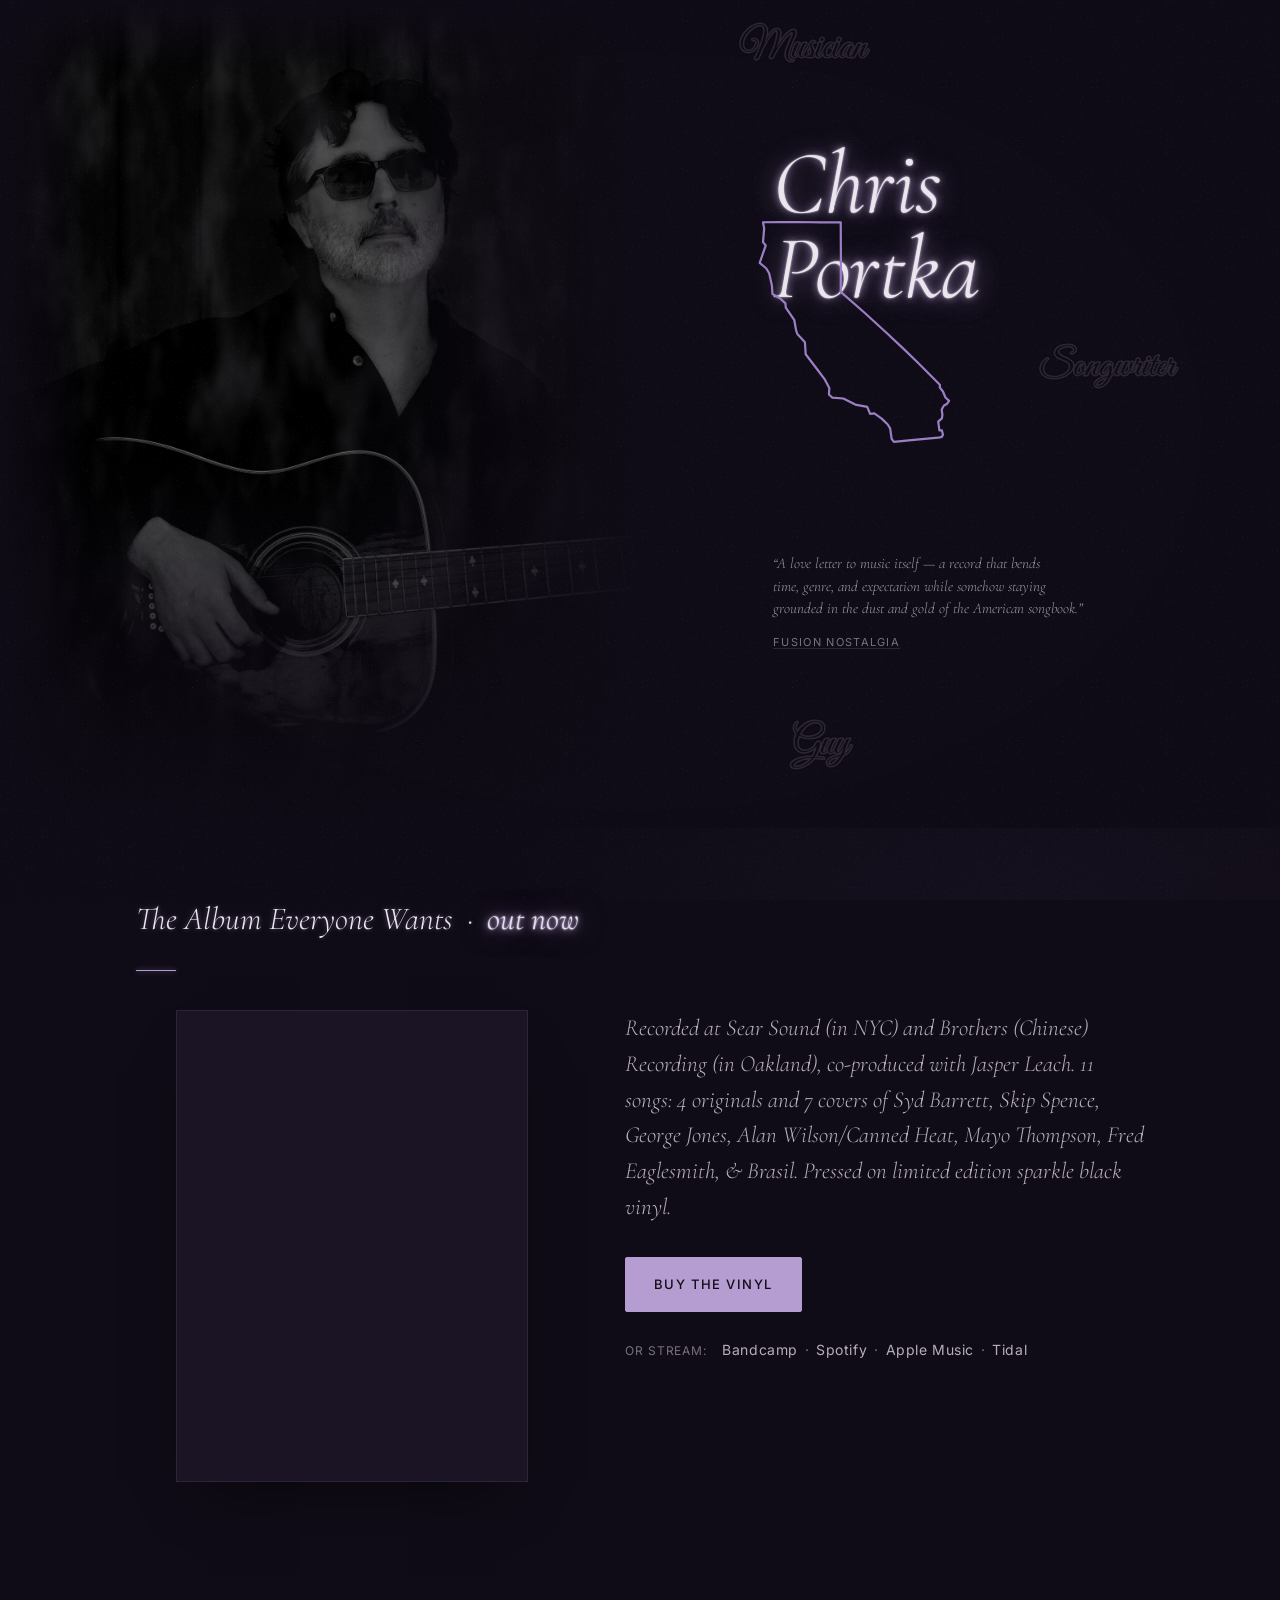
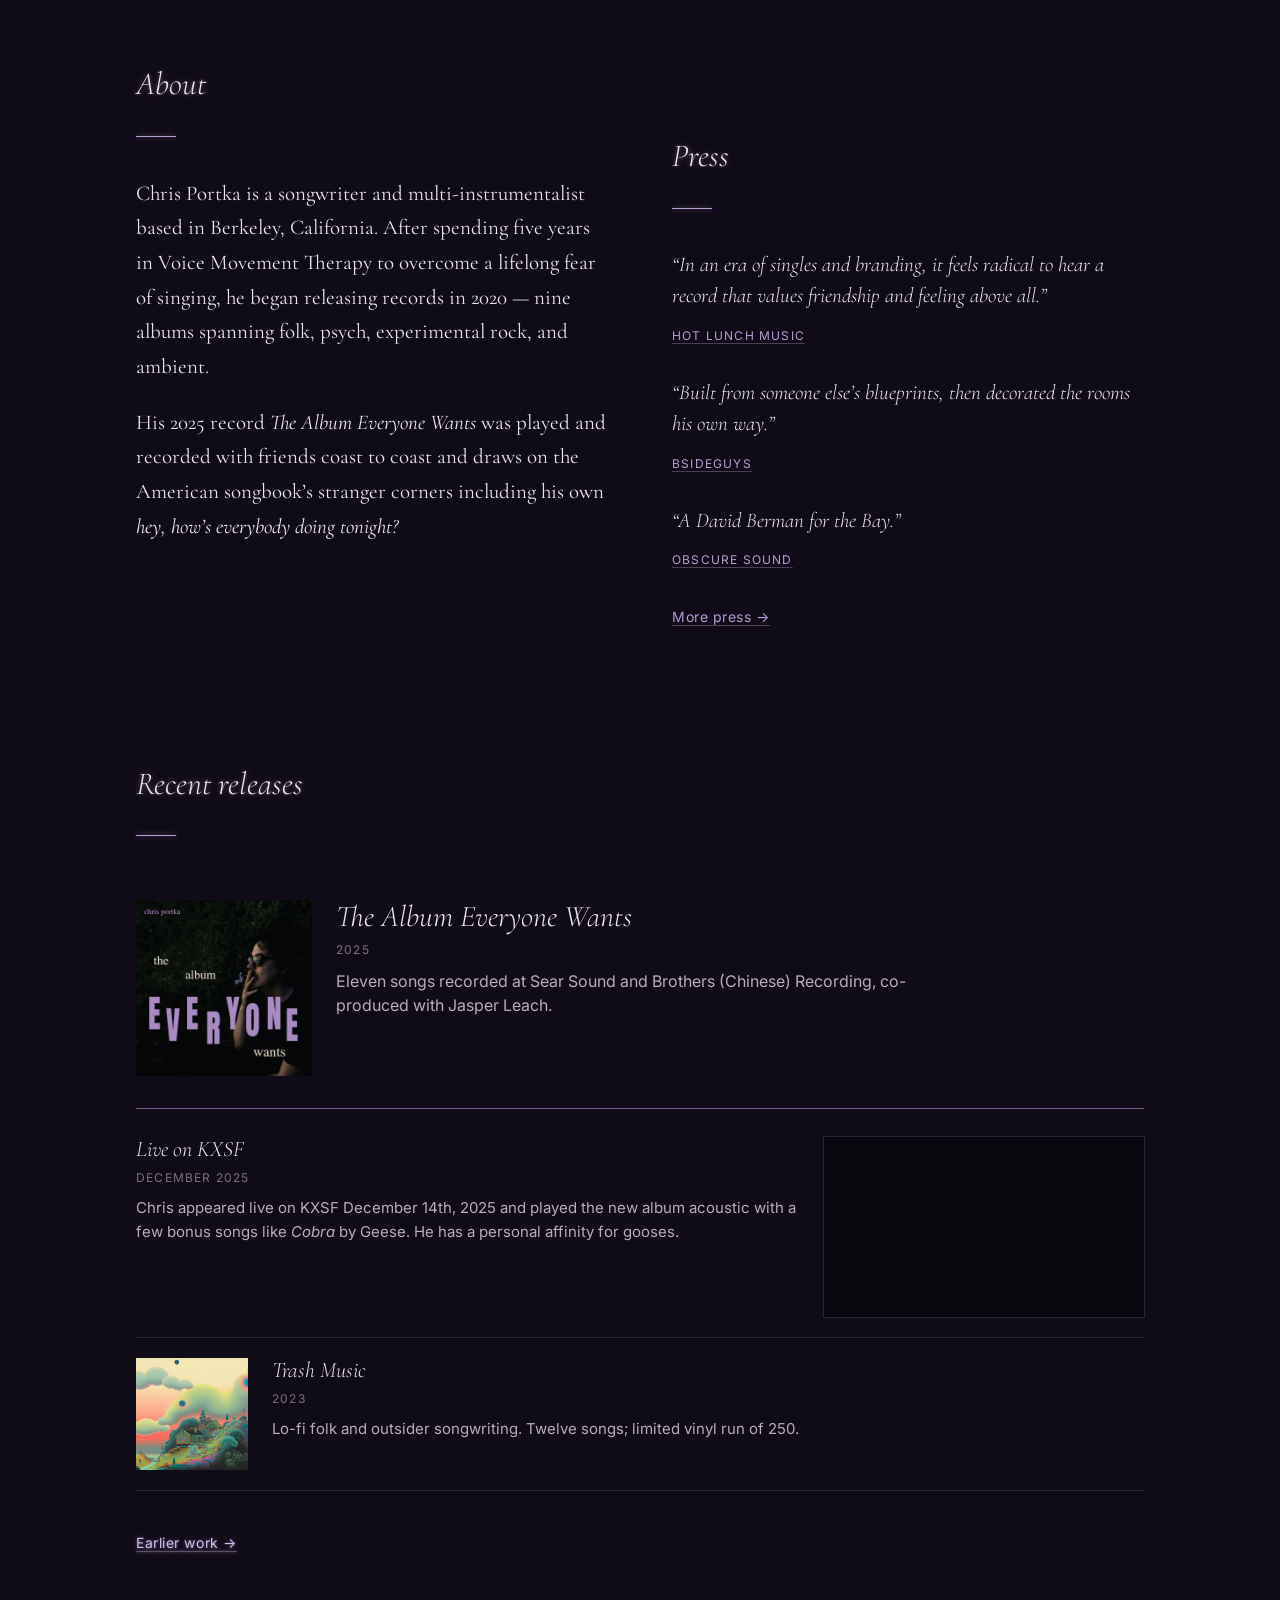
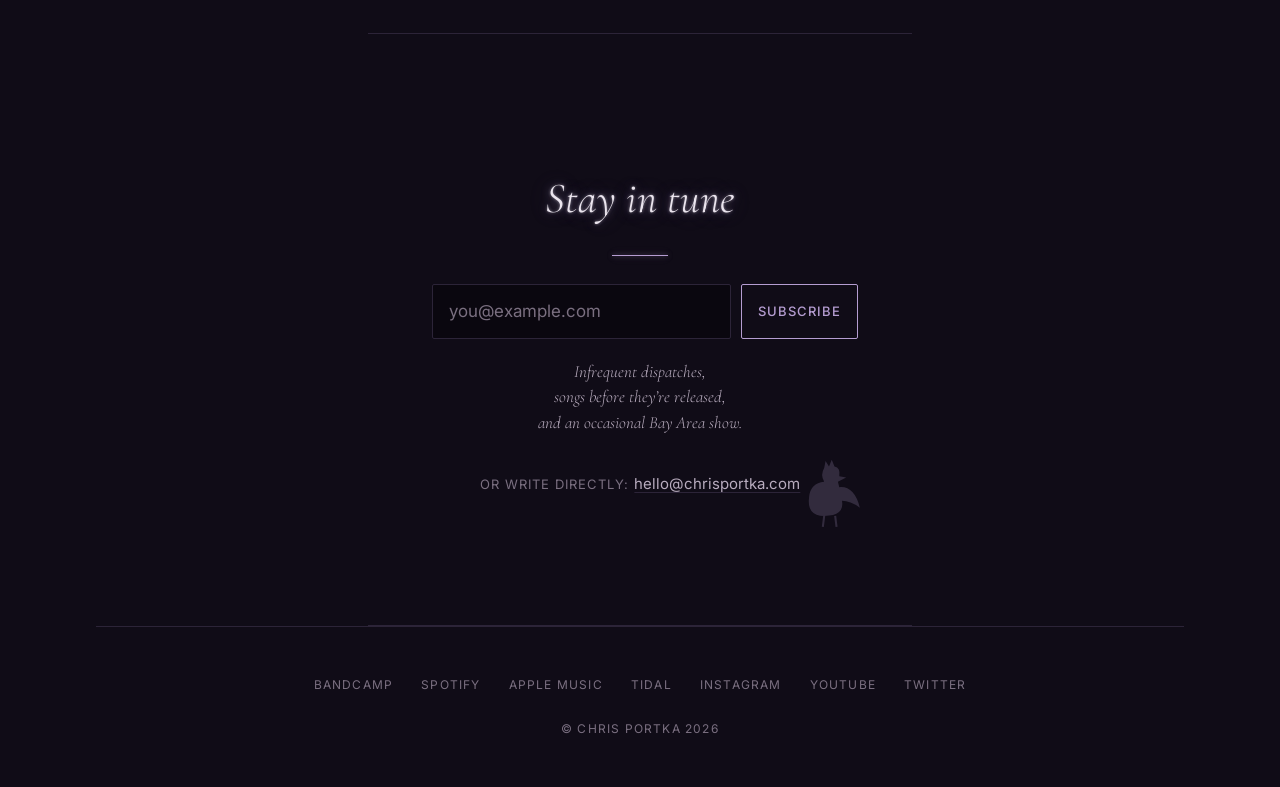
==== commit 692273c8: "Float-words: 12% opacity, meaner flicker, sparks on the flash (1.6.1) Per request: the three driftin" ====
--- a/index.html
+++ b/index.html
@@ -243,15 +243,35 @@
               <path class="cali-bolt" d="M236 224 l9 -3 l-4 4 l13 -2 l-5 5 l15 1"/>
             </g>
           </g>
-          <!-- sticker-style tagline: black core / white band / black rim,
-               three stacked copies since SVG text takes one stroke each -->
-          <g class="cali-tagline" aria-hidden="true">
-            <text class="ct-outer" x="142" y="148" text-anchor="middle">Musician, Songwriter, Guy</text>
-            <text class="ct-band"  x="142" y="148" text-anchor="middle">Musician, Songwriter, Guy</text>
-            <text class="ct-core"  x="142" y="148" text-anchor="middle">Musician, Songwriter, Guy</text>
-          </g>
         </svg>
       </div>
+      <!-- the tagline's three words float around the hero as mostly
+           transparent sticker-objects, lore-wisp style (the svg above
+           keeps the aria-label, so these are decorative) -->
+      <svg class="float-word float-word--musician" viewBox="0 0 150 62" aria-hidden="true">
+        <text class="ct-outer" x="75" y="40" text-anchor="middle">Musician</text>
+        <text class="ct-band"  x="75" y="40" text-anchor="middle">Musician</text>
+        <text class="ct-core"  x="75" y="40" text-anchor="middle">Musician</text>
+      
+        <path class="word-spark word-spark--a" d="M135 14 l6 -3 l-2 1 l6 -3"/>
+        <path class="word-spark word-spark--b" d="M135 14 l7 1 l-2 -1 l7 2"/>
+      </svg>
+      <svg class="float-word float-word--songwriter" viewBox="0 0 190 62" aria-hidden="true">
+        <text class="ct-outer" x="95" y="40" text-anchor="middle">Songwriter</text>
+        <text class="ct-band"  x="95" y="40" text-anchor="middle">Songwriter</text>
+        <text class="ct-core"  x="95" y="40" text-anchor="middle">Songwriter</text>
+      
+        <path class="word-spark word-spark--a" d="M172 14 l6 -3 l-2 1 l6 -3"/>
+        <path class="word-spark word-spark--b" d="M172 14 l7 1 l-2 -1 l7 2"/>
+      </svg>
+      <svg class="float-word float-word--guy" viewBox="0 0 90 62" aria-hidden="true">
+        <text class="ct-outer" x="45" y="40" text-anchor="middle">Guy</text>
+        <text class="ct-band"  x="45" y="40" text-anchor="middle">Guy</text>
+        <text class="ct-core"  x="45" y="40" text-anchor="middle">Guy</text>
+      
+        <path class="word-spark word-spark--a" d="M72 14 l6 -3 l-2 1 l6 -3"/>
+        <path class="word-spark word-spark--b" d="M72 14 l7 1 l-2 -1 l7 2"/>
+      </svg>
       <blockquote class="hero-quote">
         <p>&ldquo;A David Berman for the Bay.&rdquo;</p>
         <cite><a href="#press">Obscure Sound</a></cite>
--- a/assets/style.css
+++ b/assets/style.css
@@ -135,6 +135,11 @@
   font-weight: 300;
   color: var(--ink);
   letter-spacing: 0;
+  /* subtle neon — a quiet steady halo. The accent rule beneath already
+     carries the flicker, so the heading holds still and lets it talk. */
+  text-shadow:
+    0 0 4px rgba(212, 189, 240, 0.35),
+    0 0 12px rgba(181, 157, 209, 0.22);
 }
 .section-heading::after {
   content: "";
@@ -820,25 +825,127 @@
   89.5% { opacity: 0; transform: translate(12px,4px) scale(0.4); }
   100% { opacity: 0; transform: translate(0,0) scale(0.4); }
 }
-/* Sticker tagline — "Musician, Songwriter, Guy" in Great Vibes as black
-   core / white band / black rim, like a die-cut sticker slapped over the
-   neon. Three stacked copies because SVG text takes one stroke each.
-   Great Vibes is a delicate calligraphic script, so the bands are thin
-   (2.5/4.6, vs 4.2/7.5 for a heavy face) — any thicker and the loops
-   and counters fill in. */
-.cali-tagline { opacity: 0.7; }
-.cali-tagline text {
+/* Floating tagline words — "Musician" / "Songwriter" / "Guy" as three
+   separate sticker-objects (Great Vibes, black core / white band /
+   black rim) drifting around the hero text at ~20% opacity, lore-wisp
+   style. The hero's real content is lifted above them (z-index) so a
+   drifting word never obscures the name or quote. */
+.float-word {
+  position: absolute;
+  overflow: visible;
+  pointer-events: none;
+  opacity: 0.12;
+  z-index: 0;
+  height: auto;
+  will-change: transform, opacity, filter;
+}
+.float-word text {
   font-family: "Great Vibes", "Brush Script MT", cursive;
   font-weight: 400;
-  font-size: 23px;
+  font-size: 34px;
   letter-spacing: 0;
   stroke-linejoin: round;
   stroke-linecap: round;
 }
-/* bands scale with the type: at 23px these keep the loops open */
-.cali-tagline .ct-outer { fill: none; stroke: #0a070f; stroke-width: 4; }
-.cali-tagline .ct-band  { fill: none; stroke: #f2ecf7; stroke-width: 2.15; }
-.cali-tagline .ct-core  { fill: #0a070f; }
+/* bands scale with the type: at 34px these keep the loops open */
+.float-word .ct-outer { fill: none; stroke: #0a070f; stroke-width: 5.2; }
+.float-word .ct-band  { fill: none; stroke: #f2ecf7; stroke-width: 2.8; }
+.float-word .ct-core  { fill: #0a070f; }
+/* Each word runs three independent animations on distinct properties so
+   they can't fight: a staggered few-second fade-in (opacity), a gusty
+   wind wander (transform), and a rare broken-neon stutter (filter). */
+.float-word--musician {
+  top: 1.5%; left: 2%; width: 10.5rem;
+  animation:
+    word-fade-in 4s ease-out 0.5s both,
+    word-float-a 52s ease-in-out infinite,
+    word-neon 17s linear 6s infinite;
+}
+.float-word--songwriter {
+  top: 40%; right: 0; width: 13rem;
+  animation:
+    word-fade-in 4s ease-out 2s both,
+    word-float-b 61s ease-in-out infinite,
+    word-neon 23s linear 13s infinite;
+}
+.float-word--guy {
+  bottom: 6%; left: 12%; width: 6.5rem;
+  animation:
+    word-fade-in 4s ease-out 3.5s both,
+    word-float-a 44s ease-in-out infinite reverse,
+    word-neon 19s linear 21s infinite;
+}
+@keyframes word-fade-in {
+  from { opacity: 0; }
+  to { opacity: 0.12; }
+}
+/* wind wander: uneven waypoint spacing = gusts that accelerate, then
+   long lulls that ease off — a breeze, not a metronome */
+@keyframes word-float-a {
+  0%   { transform: translate(0, 0) rotate(-2deg) scale(1); }
+  14%  { transform: translate(34px, -14px) rotate(0deg) scale(1.02); }
+  23%  { transform: translate(58px, -20px) rotate(1.5deg) scale(1.04); }
+  52%  { transform: translate(72px, 6px) rotate(3deg) scale(1.02); }
+  64%  { transform: translate(46px, 22px) rotate(1deg) scale(0.99); }
+  100% { transform: translate(0, 0) rotate(-2deg) scale(1); }
+}
+@keyframes word-float-b {
+  0%   { transform: translate(0, 0) rotate(2.5deg) scale(1); }
+  17%  { transform: translate(-40px, 14px) rotate(0.5deg) scale(0.98); }
+  27%  { transform: translate(-64px, 6px) rotate(-1.5deg) scale(0.97); }
+  55%  { transform: translate(-74px, -16px) rotate(-3deg) scale(1.03); }
+  68%  { transform: translate(-42px, -28px) rotate(-1deg) scale(1.01); }
+  100% { transform: translate(0, 0) rotate(2.5deg) scale(1); }
+}
+/* broken neon: two stutter clusters per cycle — the sticker's white
+   band browns out, half-catches, then overshoots hard on the second
+   with a lavender halo. Filter-based so it never collides with the
+   fade-in's opacity. Sparks (below) fly on the big 58% flash. */
+@keyframes word-neon {
+  0%, 30%, 34.5%, 55%, 60.5%, 100% { filter: brightness(1); }
+  31.5% { filter: brightness(0.35); }
+  33% { filter: brightness(1.6) drop-shadow(0 0 5px rgba(242, 236, 247, 0.5)); }
+  56.5% { filter: brightness(0.3); }
+  58% { filter: brightness(2.2)
+        drop-shadow(0 0 8px rgba(242, 236, 247, 0.7))
+        drop-shadow(0 0 16px rgba(181, 157, 209, 0.5)); }
+  59.5% { filter: brightness(0.5); }
+}
+/* word sparks — tiny shards that fly off a word at its big flash. Each
+   word's sparks share its word-neon duration + delay so they always
+   land on the flash. */
+.word-spark {
+  fill: none;
+  stroke: #f6eeff;
+  stroke-width: 1.5;
+  stroke-linecap: round;
+  stroke-linejoin: round;
+  transform-box: fill-box;
+  transform-origin: left center;
+  opacity: 0;
+  filter: drop-shadow(0 0 2px rgba(255, 255, 255, 1))
+          drop-shadow(0 0 5px rgba(181, 157, 209, 0.8));
+}
+.float-word--musician .word-spark--a   { animation: word-spark-a 17s linear 6s infinite; }
+.float-word--musician .word-spark--b   { animation: word-spark-b 17s linear 6s infinite; }
+.float-word--songwriter .word-spark--a { animation: word-spark-a 23s linear 13s infinite; }
+.float-word--songwriter .word-spark--b { animation: word-spark-b 23s linear 13s infinite; }
+.float-word--guy .word-spark--a        { animation: word-spark-a 19s linear 21s infinite; }
+.float-word--guy .word-spark--b        { animation: word-spark-b 19s linear 21s infinite; }
+@keyframes word-spark-a {
+  0%, 57.5% { opacity: 0; transform: translate(0,0) scale(0.4); }
+  58.2% { opacity: 1; transform: translate(1px,-1px) scale(1); }
+  62% { opacity: 0; transform: translate(11px,-7px) scale(0.4); }
+  100% { opacity: 0; transform: translate(0,0) scale(0.4); }
+}
+@keyframes word-spark-b {
+  0%, 57.8% { opacity: 0; transform: translate(0,0) scale(0.4); }
+  58.5% { opacity: 0.95; transform: translate(1px,0) scale(0.9); }
+  62.5% { opacity: 0; transform: translate(12px,3px) scale(0.4); }
+  100% { opacity: 0; transform: translate(0,0) scale(0.4); }
+}
+.hero-text { position: relative; }
+.hero-text > :not(.float-word) { position: relative; z-index: 1; }
 
 /* Red Room wink — the state's interior is a hidden B&W test pattern
    behind a slowly wind-blown purple/black curtain, glimpsed with a
@@ -889,12 +996,14 @@
   .neon-outnow,
   .album-title,
   .neon-link,
+  .float-word,
   .section-heading::after { animation: none; }
   .neon-404 { animation: none; opacity: 0.85; }
   .cali-spark,
   .cali-bolt,
   .sign-spark,
   .sign-bolt,
+  .word-spark,
   .lore { animation: none; opacity: 0; }
   /* !important is load-bearing: the hover/focus trigger rules appear
      later in the file with equal specificity, and the global
@@ -1489,6 +1598,17 @@
 }
 .section-heading--lg {
   font-size: clamp(2rem, 1.4rem + 1.6vw, 2.75rem);
+  /* the mailing-list moment gets a warmer halo and one soft settle per
+     cycle — more presence than a section heading, less than the name */
+  text-shadow:
+    0 0 3px rgba(248, 242, 255, 0.5),
+    0 0 10px rgba(212, 189, 240, 0.4),
+    0 0 24px rgba(181, 157, 209, 0.25);
+  animation: stay-neon 12s ease-in-out infinite;
+}
+@keyframes stay-neon {
+  0%, 74%, 78%, 100% { opacity: 1; }
+  76% { opacity: 0.82; }
 }
 .section-heading--lg::after {
   width: 3.5rem;
@@ -1689,6 +1809,10 @@
   font-size: clamp(1.5rem, 1.1rem + 1.4vw, 2rem);
   color: var(--ink);
   margin: 0 0 2rem;
+  /* same quiet halo as the homepage section headings */
+  text-shadow:
+    0 0 4px rgba(212, 189, 240, 0.35),
+    0 0 12px rgba(181, 157, 209, 0.22);
 }
 .press-album-heading {
   font-family: var(--serif);
@@ -1697,6 +1821,10 @@
   color: var(--ink-soft);
   letter-spacing: 0.02em;
   margin: 2.5rem 0 1rem;
+  /* whisper tier — the faintest halo, just enough to sit in the family */
+  text-shadow:
+    0 0 3px rgba(212, 189, 240, 0.22),
+    0 0 8px rgba(181, 157, 209, 0.13);
 }
 .reviews-list {
   list-style: none;
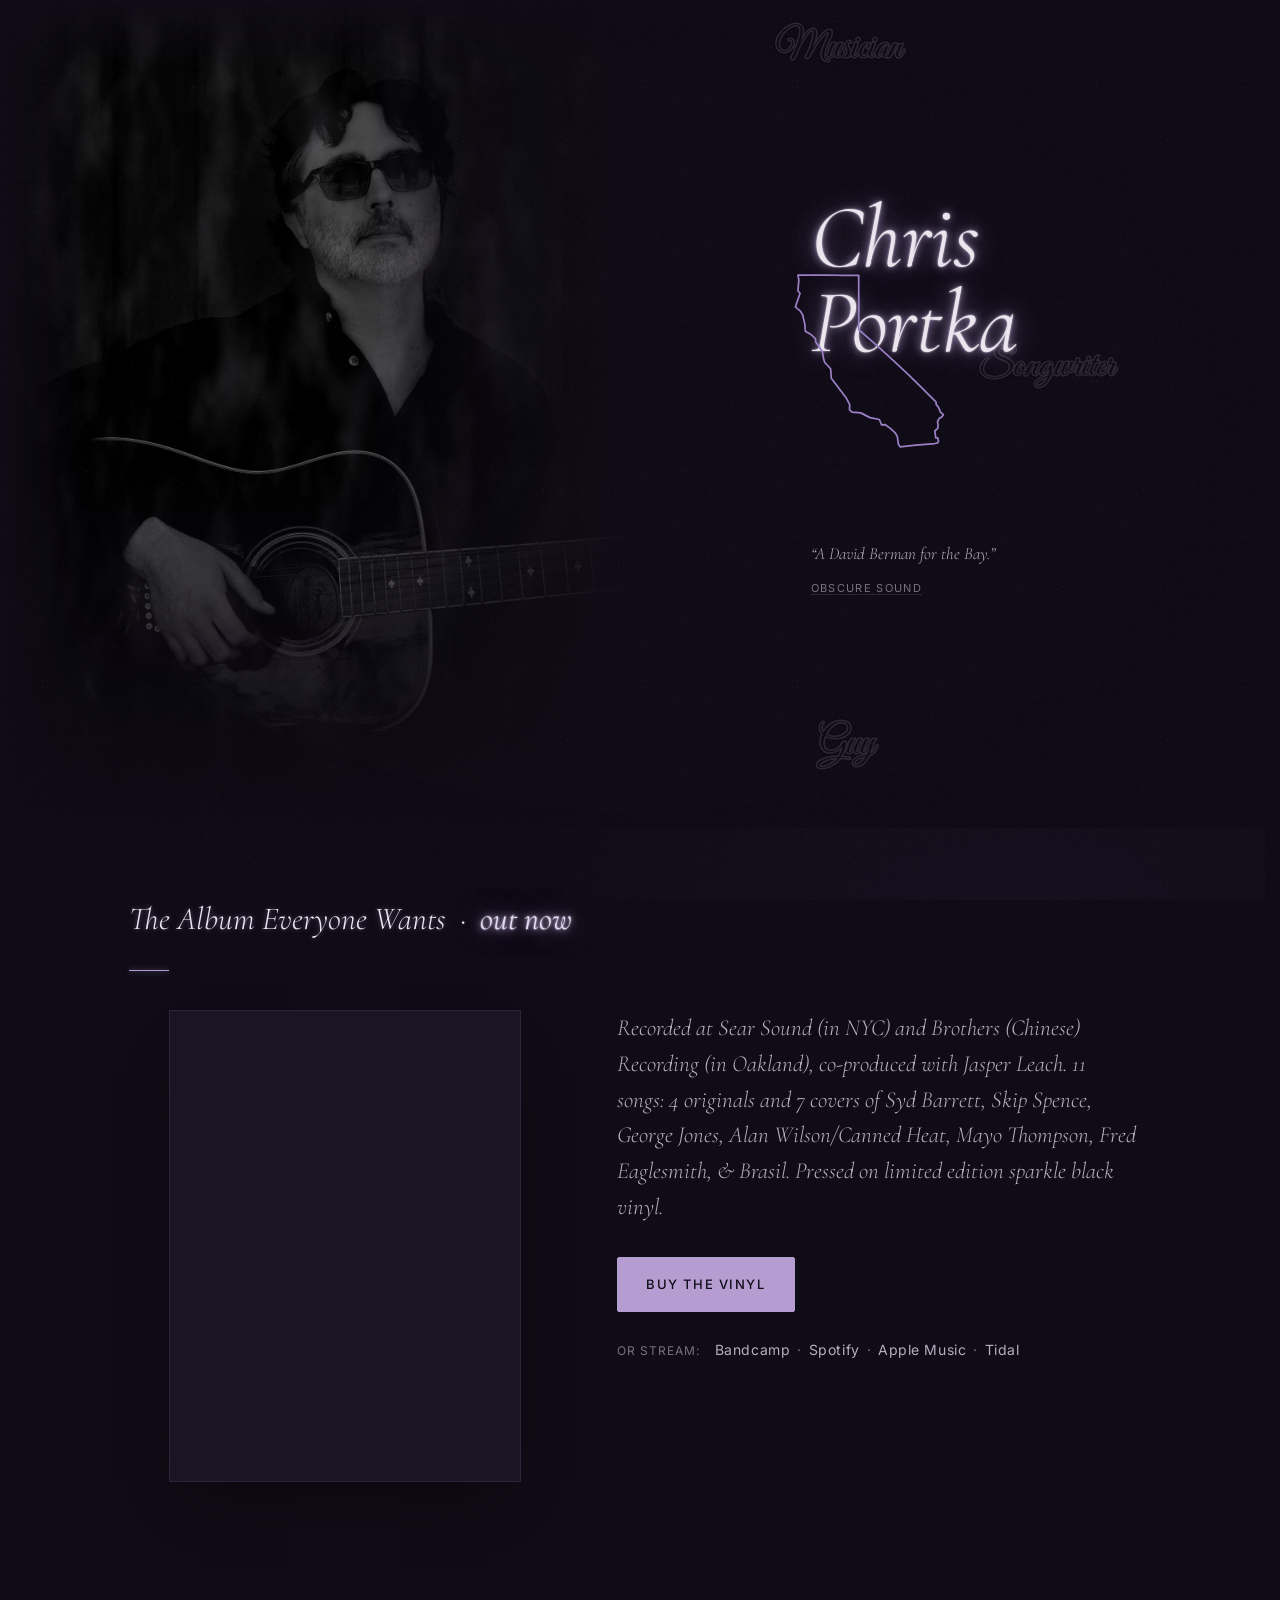
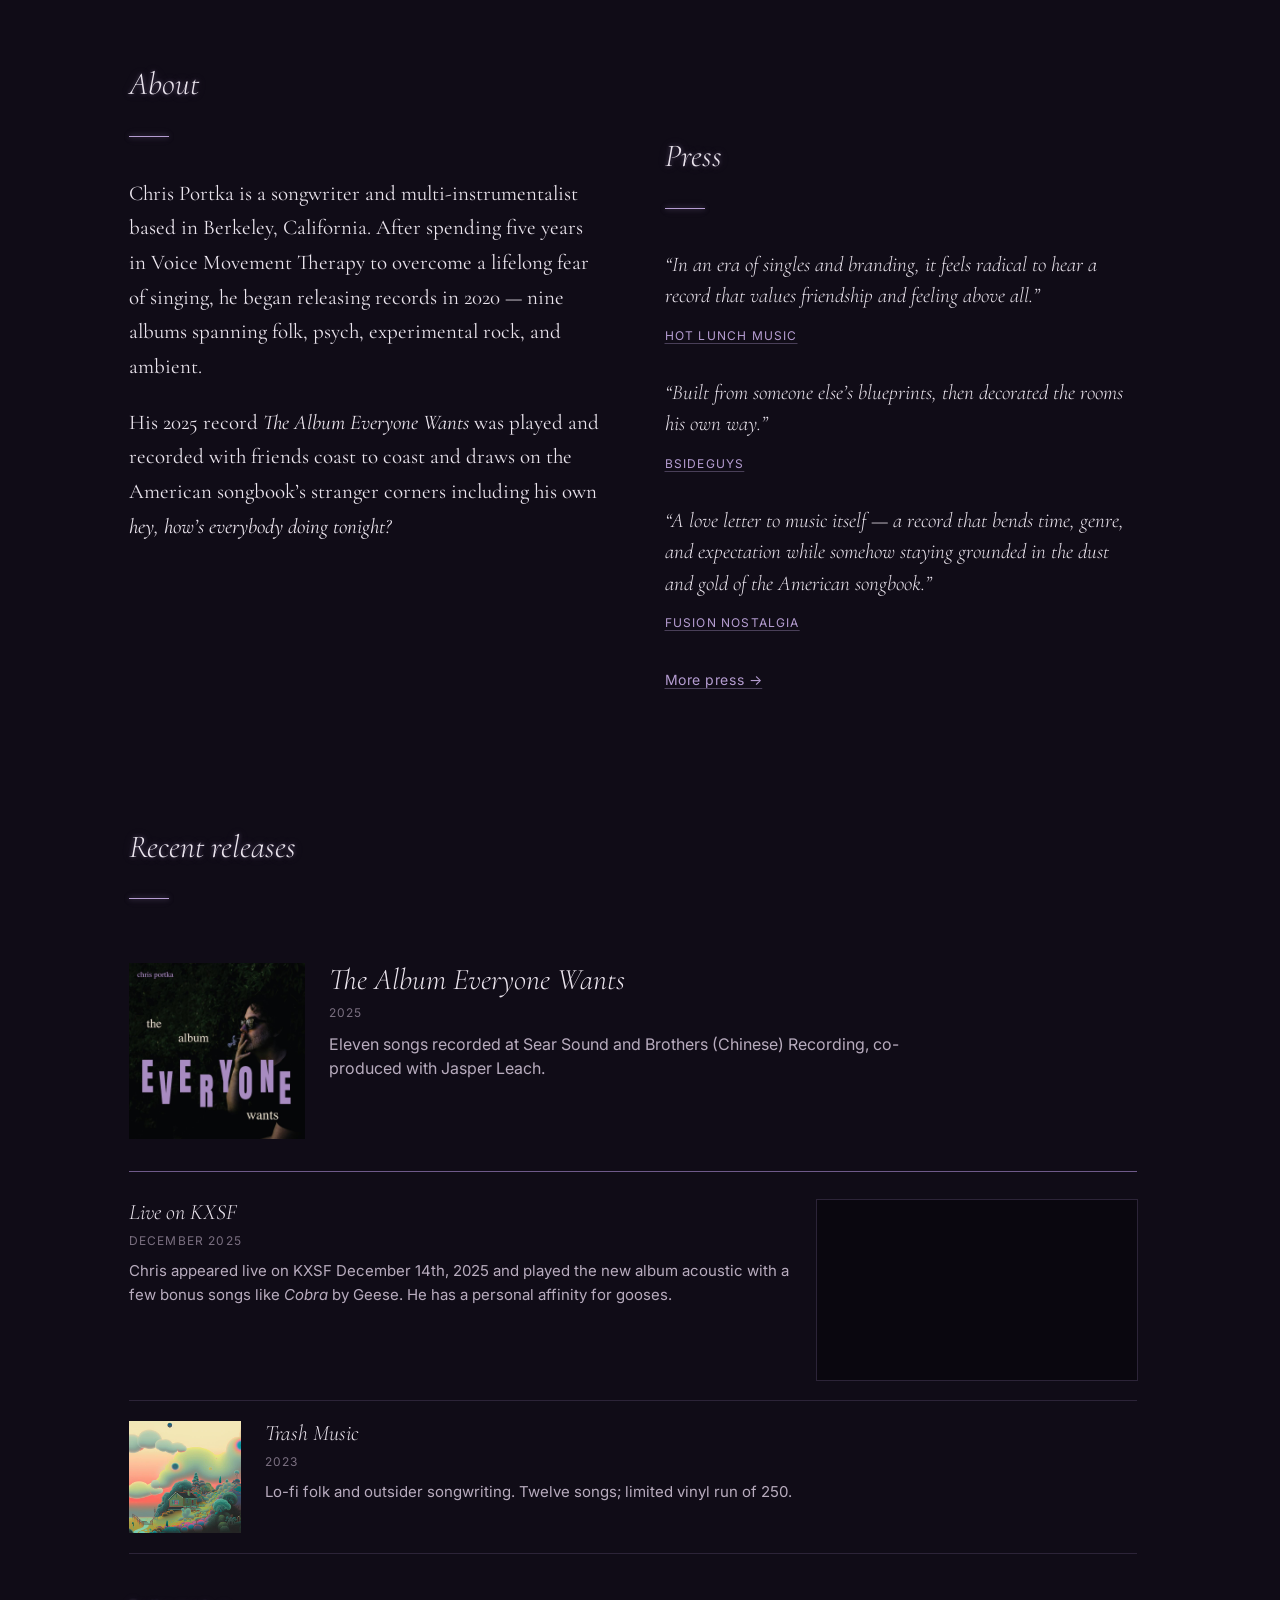
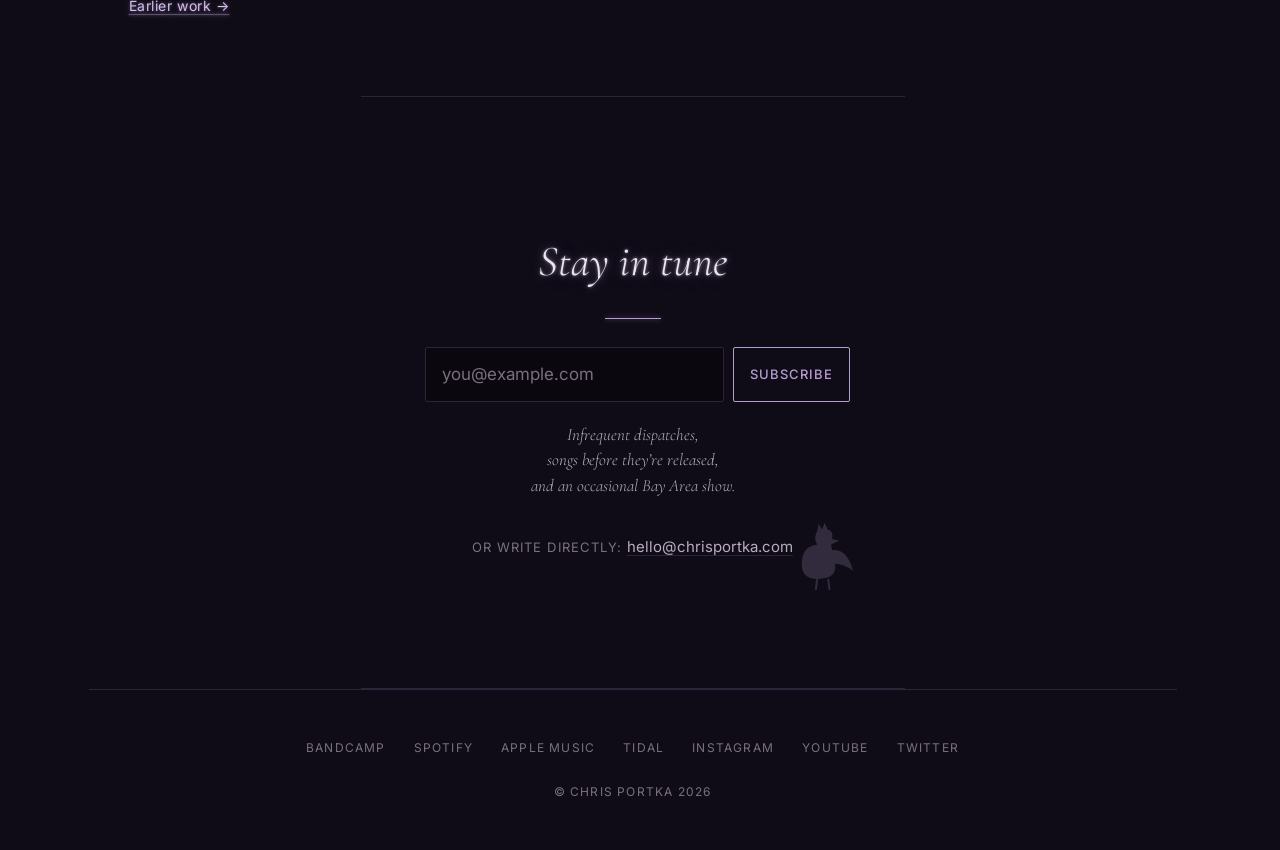
==== commit 94c63561: "Glitch 404 + error page, five-point California sparks, angular darts (1.7.0) The 404 is now a full b" ====
--- a/index.html
+++ b/index.html
@@ -234,13 +234,22 @@
               stroke-linecap="round"
             />
             <!-- sparks that spray off the SE corner (open space) when the tube shorts -->
+            <!-- five geographic short points, each with its own spark
+                 vocabulary and moment in the 7s cycle:
+                 Oregon border (static ticks, up) · Bay Area (the bolt,
+                 west) · Lake Tahoe (crackle pair, east) · LA (shard fan,
+                 southwest) · Tijuana border (needle drips, south) -->
             <g class="cali-sparks" aria-hidden="true">
-              <path class="cali-spark cali-spark--1" d="M236 224 l6 -4 l-2 1 l7 -4"/>
-              <path class="cali-spark cali-spark--2" d="M236 224 l8 -1 l-3 1 l9 0"/>
-              <path class="cali-spark cali-spark--3" d="M236 224 l5 4 l-2 -1 l7 5"/>
-              <path class="cali-spark cali-spark--4" d="M236 224 l3 -7 l-1 3 l3 -7"/>
-              <path class="cali-spark cali-spark--5" d="M236 224 l7 2 l-2 -2 l8 4"/>
-              <path class="cali-bolt" d="M236 224 l9 -3 l-4 4 l13 -2 l-5 5 l15 1"/>
+              <path class="cali-spark cs-or1" d="M50 2 l2 -7 l-1 3 l2 -6"/>
+              <path class="cali-spark cs-or2" d="M62 2 l4 -6 l-2 2 l4 -5"/>
+              <path class="cali-spark cs-bay1" d="M44 124 l-7 -3 l3 1 l-8 -4"/>
+              <path class="cali-bolt cs-baybolt" d="M44 124 l-8 -4 l4 3 l-11 -3 l5 4 l-13 -1"/>
+              <path class="cali-spark cs-th1" d="M103 86 l7 -2 l-3 1 l8 -3"/>
+              <path class="cali-spark cs-th2" d="M103 86 l6 4 l-2 -1 l7 4"/>
+              <path class="cali-spark cs-la1" d="M138 237 l-6 5 l2 -2 l-7 6"/>
+              <path class="cali-spark cs-la2" d="M138 237 l-8 1 l3 0 l-9 2"/>
+              <path class="cali-spark cs-tj1" d="M183 277 l2 7 l-1 -3 l2 7"/>
+              <path class="cali-spark cs-tj2" d="M172 278 l-1 7 l0 -3 l-2 7"/>
             </g>
           </g>
         </svg>
--- a/assets/style.css
+++ b/assets/style.css
@@ -29,6 +29,10 @@
   -webkit-text-size-adjust: 100%;
   font-optical-sizing: auto;
   background: var(--bg);
+  /* reserve the scrollbar lane up front — otherwise the bar appears
+     after first paint and shifts the whole page (the hero California
+     visibly jumps left on some loads) */
+  scrollbar-gutter: stable;
 }
 body {
   margin: 0;
@@ -458,13 +462,16 @@
   top: 0.08em;
   right: -0.02em;
   width: 0.5em;
-  height: 0.075em;
-  border-radius: 0.04em;
-  background: linear-gradient(90deg, rgba(248, 241, 255, 0) 0%, #f8f1ff 45%, #ffffff 100%);
-  box-shadow:
-    0 0 5px rgba(255, 255, 255, 1),
-    0 0 12px rgba(212, 189, 240, 0.9),
-    0 0 22px rgba(181, 157, 209, 0.5);
+  height: 0.11em;
+  /* angular dart: thin jagged tail, hard pointed head — no rounding, so
+     it reads as an electrical splinter, never a water drop. Glow moves
+     from box-shadow to drop-shadow so it follows the clipped shape. */
+  clip-path: polygon(0% 50%, 26% 10%, 74% 32%, 100% 50%, 74% 68%, 26% 90%);
+  background: linear-gradient(90deg, rgba(248, 241, 255, 0) 0%, #f8f1ff 55%, #ffffff 100%);
+  filter:
+    drop-shadow(0 0 3px rgba(255, 255, 255, 0.95))
+    drop-shadow(0 0 8px rgba(212, 189, 240, 0.8))
+    drop-shadow(0 0 15px rgba(181, 157, 209, 0.45));
   opacity: 0;
   transform-origin: left center;
   pointer-events: none;
@@ -698,7 +705,16 @@
 }
 @keyframes cali-neon {
   /* long steady glow */
-  0%, 40% {
+  0%, 23% {
+    stroke: #bfa6e0;
+    filter: drop-shadow(0 0 3px rgba(181, 157, 209, 0.95))
+            drop-shadow(0 0 9px rgba(181, 157, 209, 0.6))
+            drop-shadow(0 0 20px rgba(181, 157, 209, 0.3));
+  }
+  /* small fizz up north — the Oregon-border ticks discharge here */
+  24.5% { stroke: #8a73ad; filter: drop-shadow(0 0 2px rgba(181, 157, 209, 0.4)); }
+  26% { stroke: #d4bdf0; filter: drop-shadow(0 0 4px rgba(212, 189, 240, 0.8)) drop-shadow(0 0 10px rgba(181, 157, 209, 0.5)); }
+  27.5%, 40% {
     stroke: #bfa6e0;
     filter: drop-shadow(0 0 3px rgba(181, 157, 209, 0.95))
             drop-shadow(0 0 9px rgba(181, 157, 209, 0.6))
@@ -734,9 +750,11 @@
             drop-shadow(0 0 20px rgba(181, 157, 209, 0.3));
   }
 }
-/* Sparks off the SE corner, timed to the two flares (49% and 82%). Each
-   is a thin jagged shard (stroke path) that flies out along its own
-   direction and burns out fast — angular, like real electrical sparks. */
+/* Sparks at five geographic short points, each with its own vocabulary
+   and moment: Oregon-border static ticks fizz upward at ~25%; the Bay
+   throws the big bolt west at the 49% flare; LA fans shards southwest
+   right after; Tahoe crackles east at the 82% flicker; the Tijuana
+   border drips needles south just behind it. */
 .cali-spark {
   fill: none;
   stroke: #f6eeff;
@@ -749,7 +767,9 @@
   filter: drop-shadow(0 0 3px rgba(255, 255, 255, 1))
           drop-shadow(0 0 7px rgba(212, 189, 240, 0.9))
           drop-shadow(0 0 14px rgba(181, 157, 209, 0.5));
-  animation: cali-spark-1 7s linear infinite;
+  animation-duration: 7s;
+  animation-timing-function: linear;
+  animation-iteration-count: infinite;
 }
 /* a bigger angular bolt that cracks off the corner at the big flares */
 .cali-bolt {
@@ -763,66 +783,88 @@
   opacity: 0;
   filter: drop-shadow(0 0 3px rgba(255, 255, 255, 1))
           drop-shadow(0 0 9px rgba(181, 157, 209, 0.85));
-  animation: cali-bolt 7s linear infinite;
-}
-@keyframes cali-bolt {
+  animation-duration: 7s;
+  animation-timing-function: linear;
+  animation-iteration-count: infinite;
+}
+/* per-location assignments — each cluster fires at its own moment */
+.cs-or1 { animation-name: cs-or1; stroke-width: 1.5; }
+.cs-or2 { animation-name: cs-or2; stroke-width: 1.5; }
+/* bay pieces are drawn westward, so their coast attach point is the
+   RIGHT edge of their fill-box — scale from there, not the far tip */
+.cs-baybolt { animation-name: cs-baybolt; transform-origin: right center; }
+.cs-bay1 { animation-name: cs-bay1; transform-origin: right center; }
+.cs-th1 { animation-name: cs-th1; stroke-width: 1.6; }
+.cs-th2 { animation-name: cs-th2; stroke-width: 1.6; }
+.cs-la1 { animation-name: cs-la1; }
+.cs-la2 { animation-name: cs-la2; stroke-width: 1.6; }
+.cs-tj1 { animation-name: cs-tj1; stroke-width: 1.5; }
+.cs-tj2 { animation-name: cs-tj2; stroke-width: 1.4; }
+/* Oregon border — static ticks discharging upward on the 25% fizz */
+@keyframes cs-or1 {
+  0%, 24% { opacity: 0; transform: translate(0,0) scale(0.4); }
+  25% { opacity: 1; transform: translate(0,-1px) scale(1); }
+  30% { opacity: 0; transform: translate(1px,-11px) scale(0.4); }
+  100% { opacity: 0; transform: translate(0,0) scale(0.4); }
+}
+@keyframes cs-or2 {
+  0%, 24.5% { opacity: 0; transform: translate(0,0) scale(0.4); }
+  25.5% { opacity: 0.9; transform: translate(0,-1px) scale(0.9); }
+  31% { opacity: 0; transform: translate(3px,-9px) scale(0.4); }
+  100% { opacity: 0; transform: translate(0,0) scale(0.4); }
+}
+/* Bay Area — the big bolt cracks west at the 49% flare, with a shard */
+@keyframes cs-baybolt {
   0%, 48.5% { opacity: 0; transform: scale(0.15); }
   49.3% { opacity: 1; transform: scale(1); }
   50.2% { opacity: 0.1; transform: scale(1.05); }
-  51% { opacity: 0.95; transform: scale(1.25) rotate(6deg); }
+  51% { opacity: 0.95; transform: scale(1.25) rotate(-6deg); }
   53% { opacity: 0; transform: scale(1.1); }
-  81.5% { opacity: 0; transform: scale(0.15); }
-  82.3% { opacity: 0.9; transform: scale(0.95) rotate(-4deg); }
-  84% { opacity: 0; transform: scale(0.85); }
   100% { opacity: 0; transform: scale(0.15); }
 }
-.cali-spark--2 { animation-name: cali-spark-2; }
-.cali-spark--3 { animation-name: cali-spark-3; }
-.cali-spark--4 { animation-name: cali-spark-4; stroke-width: 1.4; }
-.cali-spark--5 { animation-name: cali-spark-5; stroke-width: 1.4; }
-@keyframes cali-spark-1 {
+@keyframes cs-bay1 {
   0%, 48% { opacity: 0; transform: translate(0,0) scale(0.4); }
-  49% { opacity: 1; transform: translate(1px,-1px) scale(1); }
-  54% { opacity: 0; transform: translate(14px,-9px) scale(0.5); }
-  81% { opacity: 0; transform: translate(0,0) scale(0.4); }
-  82% { opacity: 0.9; transform: translate(1px,-1px) scale(0.9); }
-  87% { opacity: 0; transform: translate(11px,-7px) scale(0.45); }
+  49% { opacity: 1; transform: translate(-1px,-1px) scale(1); }
+  54% { opacity: 0; transform: translate(-13px,-6px) scale(0.45); }
   100% { opacity: 0; transform: translate(0,0) scale(0.4); }
 }
-@keyframes cali-spark-2 {
-  0%, 48% { opacity: 0; transform: translate(0,0) scale(0.4); }
-  49% { opacity: 1; transform: translate(2px,0) scale(1); }
-  55% { opacity: 0; transform: translate(16px,-1px) scale(0.5); }
-  81% { opacity: 0; transform: translate(0,0) scale(0.4); }
-  82% { opacity: 0.85; transform: translate(2px,0) scale(0.85); }
-  88% { opacity: 0; transform: translate(12px,-1px) scale(0.45); }
+/* LA — shard fan flies southwest just after the big flare */
+@keyframes cs-la1 {
+  0%, 49% { opacity: 0; transform: translate(0,0) scale(0.4); }
+  50% { opacity: 1; transform: translate(-1px,1px) scale(1); }
+  55.5% { opacity: 0; transform: translate(-10px,10px) scale(0.45); }
   100% { opacity: 0; transform: translate(0,0) scale(0.4); }
 }
-@keyframes cali-spark-3 {
-  0%, 48% { opacity: 0; transform: translate(0,0) scale(0.4); }
-  49.5% { opacity: 1; transform: translate(1px,1px) scale(0.95); }
-  56% { opacity: 0; transform: translate(12px,10px) scale(0.45); }
-  81% { opacity: 0; transform: translate(0,0) scale(0.4); }
-  82.5% { opacity: 0.8; transform: translate(1px,1px) scale(0.8); }
-  89% { opacity: 0; transform: translate(10px,8px) scale(0.4); }
+@keyframes cs-la2 {
+  0%, 49.5% { opacity: 0; transform: translate(0,0) scale(0.4); }
+  50.5% { opacity: 0.9; transform: translate(-2px,0) scale(0.9); }
+  56% { opacity: 0; transform: translate(-14px,3px) scale(0.4); }
   100% { opacity: 0; transform: translate(0,0) scale(0.4); }
 }
-@keyframes cali-spark-4 {
-  0%, 48.5% { opacity: 0; transform: translate(0,0) scale(0.4); }
-  49.5% { opacity: 0.95; transform: translate(0,-2px) scale(0.95); }
-  55% { opacity: 0; transform: translate(4px,-15px) scale(0.4); }
-  81.5% { opacity: 0; transform: translate(0,0) scale(0.4); }
-  82.5% { opacity: 0.85; transform: translate(0,-2px) scale(0.8); }
-  88% { opacity: 0; transform: translate(3px,-11px) scale(0.4); }
+/* Tahoe — crackle pair snaps east at the 82% flicker */
+@keyframes cs-th1 {
+  0%, 81% { opacity: 0; transform: translate(0,0) scale(0.4); }
+  82% { opacity: 1; transform: translate(1px,-1px) scale(1); }
+  87% { opacity: 0; transform: translate(12px,-5px) scale(0.45); }
   100% { opacity: 0; transform: translate(0,0) scale(0.4); }
 }
-@keyframes cali-spark-5 {
-  0%, 49% { opacity: 0; transform: translate(0,0) scale(0.4); }
-  50% { opacity: 0.9; transform: translate(2px,1px) scale(0.9); }
-  56.5% { opacity: 0; transform: translate(15px,5px) scale(0.4); }
-  82% { opacity: 0; transform: translate(0,0) scale(0.4); }
-  83% { opacity: 0.8; transform: translate(2px,1px) scale(0.75); }
-  89.5% { opacity: 0; transform: translate(12px,4px) scale(0.4); }
+@keyframes cs-th2 {
+  0%, 81.5% { opacity: 0; transform: translate(0,0) scale(0.4); }
+  82.5% { opacity: 0.9; transform: translate(1px,1px) scale(0.9); }
+  88% { opacity: 0; transform: translate(10px,7px) scale(0.4); }
+  100% { opacity: 0; transform: translate(0,0) scale(0.4); }
+}
+/* Tijuana border — needle drips fall south right behind Tahoe */
+@keyframes cs-tj1 {
+  0%, 82% { opacity: 0; transform: translate(0,0) scale(0.4); }
+  83% { opacity: 1; transform: translate(0,1px) scale(1); }
+  88.5% { opacity: 0; transform: translate(2px,12px) scale(0.4); }
+  100% { opacity: 0; transform: translate(0,0) scale(0.4); }
+}
+@keyframes cs-tj2 {
+  0%, 82.5% { opacity: 0; transform: translate(0,0) scale(0.4); }
+  83.5% { opacity: 0.85; transform: translate(0,1px) scale(0.9); }
+  89% { opacity: 0; transform: translate(-2px,11px) scale(0.4); }
   100% { opacity: 0; transform: translate(0,0) scale(0.4); }
 }
 /* Floating tagline words — "Musician" / "Songwriter" / "Guy" as three
@@ -1863,6 +1905,190 @@
   font-size: 1.0625rem;
 }
 
+/* ---------- Glitch error scenes (404 + friends) ----------
+   A broken-broadcast take on the neon noir: the big word RGB-splits
+   into two ghost channels whose clip slices jump around, the whole
+   scene tears sideways now and then, a scan band sweeps down over
+   scanlines, and a lore chicken glitches in the corner. Color-ways via
+   CSS vars: the 404 runs electric cyan/magenta ghosts on lavender; the
+   generic error page runs the crimson/amber way (.glitch-scene--crimson,
+   a cousin of the Red Room). */
+.glitch-scene {
+  --gx-a: #d4bdf0;
+  --gx-b: #7df3ff;
+  --gx-c: #ff5fb2;
+  min-height: 86vh;
+  display: flex;
+  flex-direction: column;
+  justify-content: center;
+  align-items: center;
+  text-align: center;
+  position: relative;
+  overflow: hidden;
+}
+.glitch-scene--crimson {
+  --gx-a: #ffb0a6;
+  --gx-b: #ff4438;
+  --gx-c: #ffb02e;
+}
+/* occasional whole-scene tear — steps(1) so it CUTS, never eases */
+.glitch-jolt {
+  animation: glitch-jolt 7s steps(1) infinite;
+}
+@keyframes glitch-jolt {
+  0%, 100% { transform: none; }
+  8% { transform: translateX(-7px) skewX(-4deg); }
+  8.6% { transform: translateX(4px) skewX(2deg); }
+  9.2% { transform: none; }
+  33% { transform: translateX(3px); }
+  33.4% { transform: none; }
+  47% { transform: translateX(9px) skewX(5deg); }
+  47.6% { transform: translateX(-5px) skewX(-2deg); }
+  48.2% { transform: none; }
+  76% { transform: scaleX(1.03) translateX(-4px); }
+  76.6% { transform: none; }
+}
+.glitch-word {
+  position: relative;
+  font-family: var(--serif);
+  font-style: italic;
+  font-weight: 300;
+  font-size: clamp(6rem, 24vw, 15rem);
+  line-height: 0.9;
+  margin: 0 0 1.25rem;
+  color: var(--ink);
+  letter-spacing: -0.01em;
+  text-shadow:
+    0 0 6px rgba(248, 242, 255, 0.8),
+    0 0 24px var(--gx-a),
+    0 0 60px rgba(181, 157, 209, 0.4);
+  animation: glitch-word-flicker 4.2s linear infinite;
+  user-select: none;
+}
+/* the two ghost channels: same text, offset, clipped to jumping slices */
+.glitch-word::before,
+.glitch-word::after {
+  content: attr(data-text);
+  position: absolute;
+  inset: 0;
+  opacity: 0.8;
+  text-shadow: none;
+  pointer-events: none;
+}
+.glitch-word::before { color: var(--gx-b); animation: glitch-slice-a 3.1s steps(1) infinite; }
+.glitch-word::after  { color: var(--gx-c); animation: glitch-slice-b 2.7s steps(1) infinite; }
+@keyframes glitch-slice-a {
+  0%, 100% { clip-path: inset(0 0 92% 0); transform: translate(-6px, -2px); }
+  10% { clip-path: inset(12% 0 74% 0); transform: translate(5px, 1px); }
+  22% { clip-path: inset(38% 0 48% 0); transform: translate(-8px, 0); }
+  34% { clip-path: inset(55% 0 30% 0); transform: translate(7px, 2px); }
+  48% { clip-path: inset(80% 0 6% 0); transform: translate(-5px, -1px); }
+  60% { clip-path: inset(25% 0 62% 0); transform: translate(9px, 0); }
+  74% { clip-path: inset(65% 0 20% 0); transform: translate(-7px, 1px); }
+  88% { clip-path: inset(5% 0 85% 0); transform: translate(6px, -2px); }
+}
+@keyframes glitch-slice-b {
+  0%, 100% { clip-path: inset(85% 0 4% 0); transform: translate(6px, 2px); }
+  13% { clip-path: inset(60% 0 28% 0); transform: translate(-6px, -1px); }
+  27% { clip-path: inset(30% 0 58% 0); transform: translate(8px, 0); }
+  41% { clip-path: inset(8% 0 80% 0); transform: translate(-9px, 2px); }
+  55% { clip-path: inset(48% 0 40% 0); transform: translate(5px, -2px); }
+  69% { clip-path: inset(72% 0 14% 0); transform: translate(-7px, 0); }
+  83% { clip-path: inset(18% 0 70% 0); transform: translate(7px, 1px); }
+}
+@keyframes glitch-word-flicker {
+  0%, 40.5%, 43.5%, 81%, 83.5%, 100% { opacity: 1; }
+  41.5% { opacity: 0.6; }
+  42.5% { opacity: 0.95; }
+  82% { opacity: 0.7; }
+}
+/* scanlines + a sweeping scan band */
+.glitch-scan {
+  position: absolute;
+  inset: 0;
+  pointer-events: none;
+  background: repeating-linear-gradient(
+    to bottom,
+    rgba(255, 255, 255, 0.03) 0 1px,
+    transparent 1px 3px);
+}
+/* the sweep is a fixed-height band moved with transform (GPU-composited)
+   — animating background-position would repaint the whole scene on the
+   main thread every frame */
+.glitch-scan::after {
+  content: "";
+  position: absolute;
+  left: 0;
+  right: 0;
+  top: -200px;
+  height: 200px;
+  background: linear-gradient(
+    to bottom,
+    transparent 0%,
+    rgba(212, 189, 240, 0.05) 44%,
+    rgba(255, 255, 255, 0.1) 50%,
+    rgba(212, 189, 240, 0.05) 56%,
+    transparent 100%);
+  will-change: transform;
+  animation: scan-sweep 5s linear infinite;
+}
+@keyframes scan-sweep {
+  from { transform: translateY(0); }
+  to { transform: translateY(calc(100vh + 400px)); }
+}
+.err-line {
+  font-family: var(--serif);
+  font-style: italic;
+  font-weight: 300;
+  color: var(--ink-soft);
+  margin: 0 0 2.5rem;
+  font-size: 1.25rem;
+}
+.err-back {
+  font-size: 0.8125rem;
+  letter-spacing: 0.1em;
+  text-transform: uppercase;
+  margin: 0;
+}
+/* the lore chicken caught in the broadcast — three stacked copies, the
+   two color channels jumping out of register */
+.glitch-chicken {
+  width: 4.2rem;
+  height: auto;
+  margin-top: 2.75rem;
+  overflow: visible;
+}
+.glitch-chicken .ck { opacity: 0.5; }
+.glitch-chicken .ck-a { fill: var(--gx-b); opacity: 0.45; animation: chick-a 2.9s steps(1) infinite; }
+.glitch-chicken .ck-b { fill: var(--gx-c); opacity: 0.45; animation: chick-b 3.4s steps(1) infinite; }
+.glitch-chicken .ck-core { fill: #b9a6d6; }
+@keyframes chick-a {
+  0%, 100% { transform: translate(-2px, 0); }
+  24% { transform: translate(3px, -1px); }
+  47% { transform: translate(-4px, 1px); }
+  72% { transform: translate(2px, 0); }
+}
+@keyframes chick-b {
+  0%, 100% { transform: translate(2px, 1px); }
+  31% { transform: translate(-3px, 0); }
+  58% { transform: translate(4px, -1px); }
+  79% { transform: translate(-2px, 1px); }
+}
+/* Reduced motion: the global `* { animation: none }` fallback can't
+   reach pseudo-elements, so the glitch ghosts/scan need their own kill
+   switch — and the ghost copies are removed outright (frozen at a
+   random slice they'd just read as misprints). The scene settles to a
+   calm glowing 404. */
+@media (prefers-reduced-motion: reduce) {
+  .glitch-jolt,
+  .glitch-word { animation: none !important; }
+  .glitch-word::before,
+  .glitch-word::after { animation: none !important; content: none; }
+  .glitch-scan { display: none; }
+  .glitch-chicken .ck-a,
+  .glitch-chicken .ck-b { animation: none !important; opacity: 0; }
+}
+
 /* ---------- Reduced motion ---------- */
 @media (prefers-reduced-motion: reduce) {
   * { transition: none !important; animation: none !important; }
